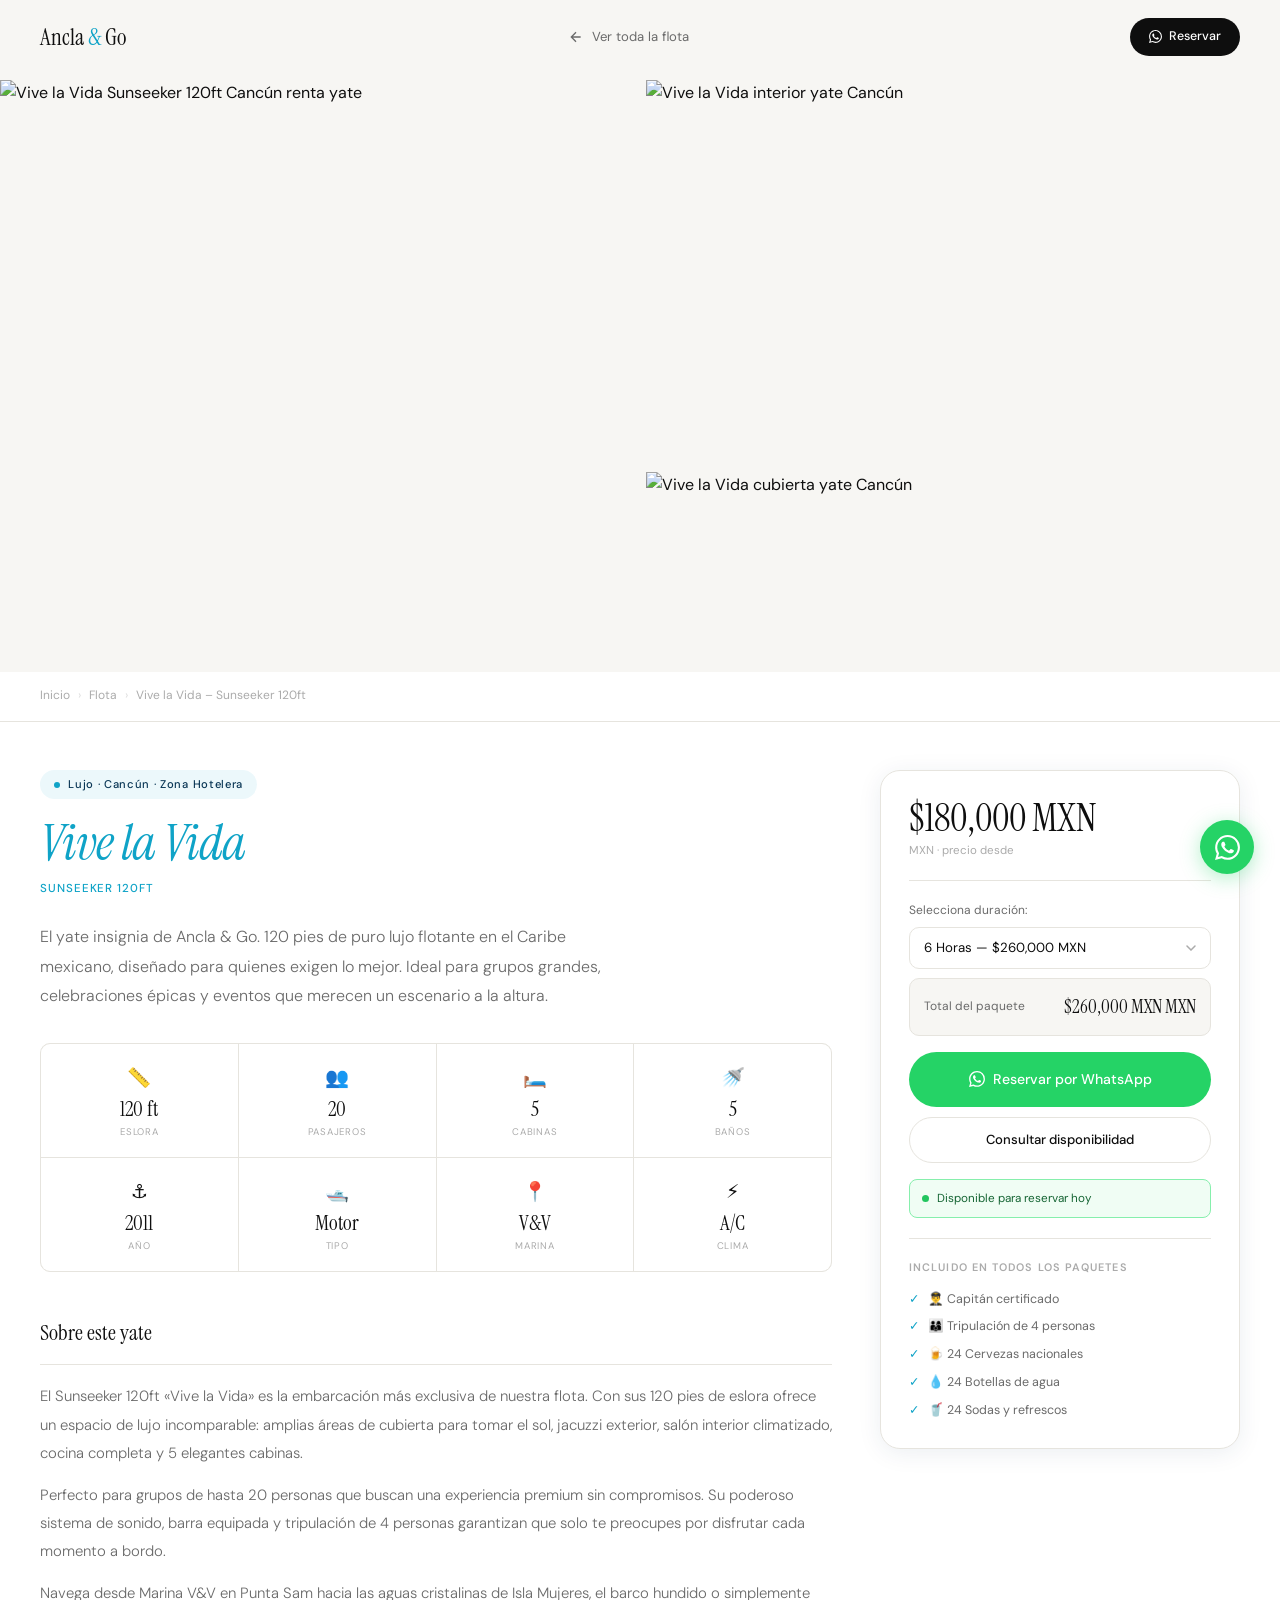
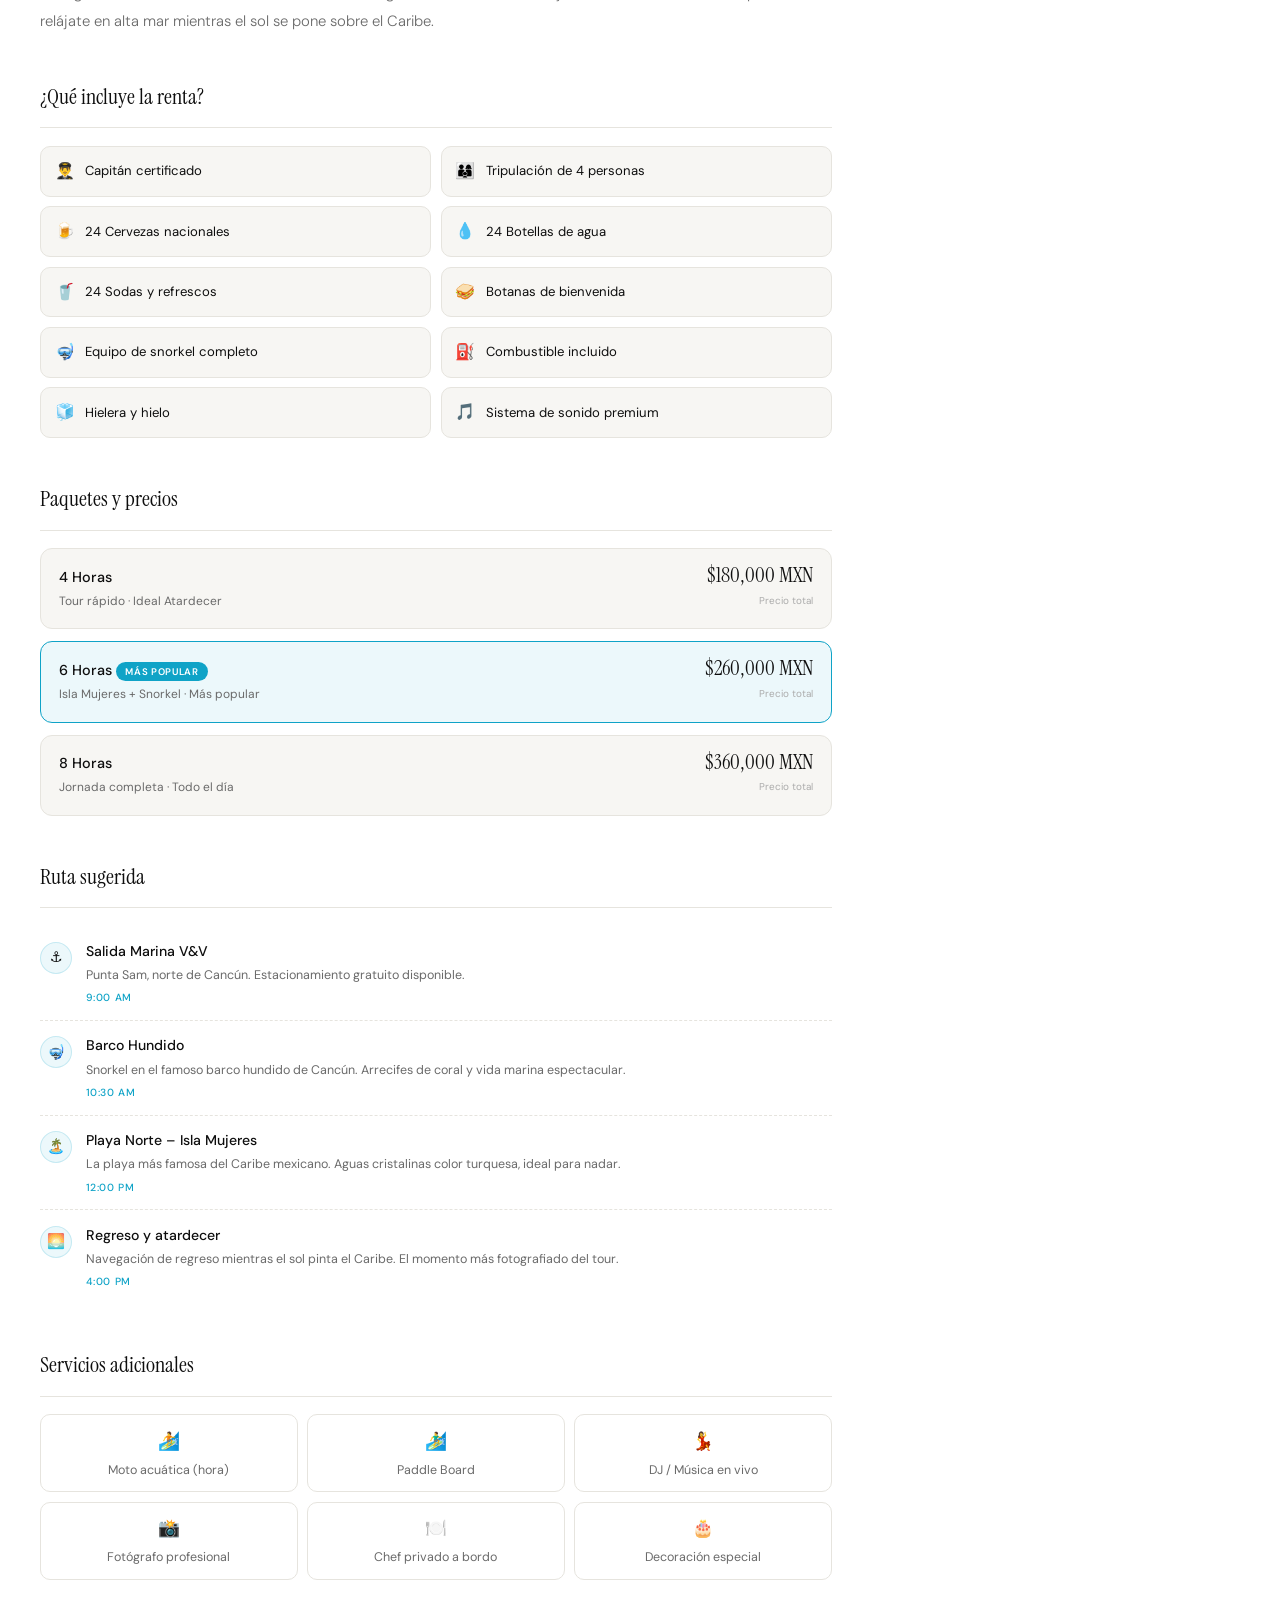
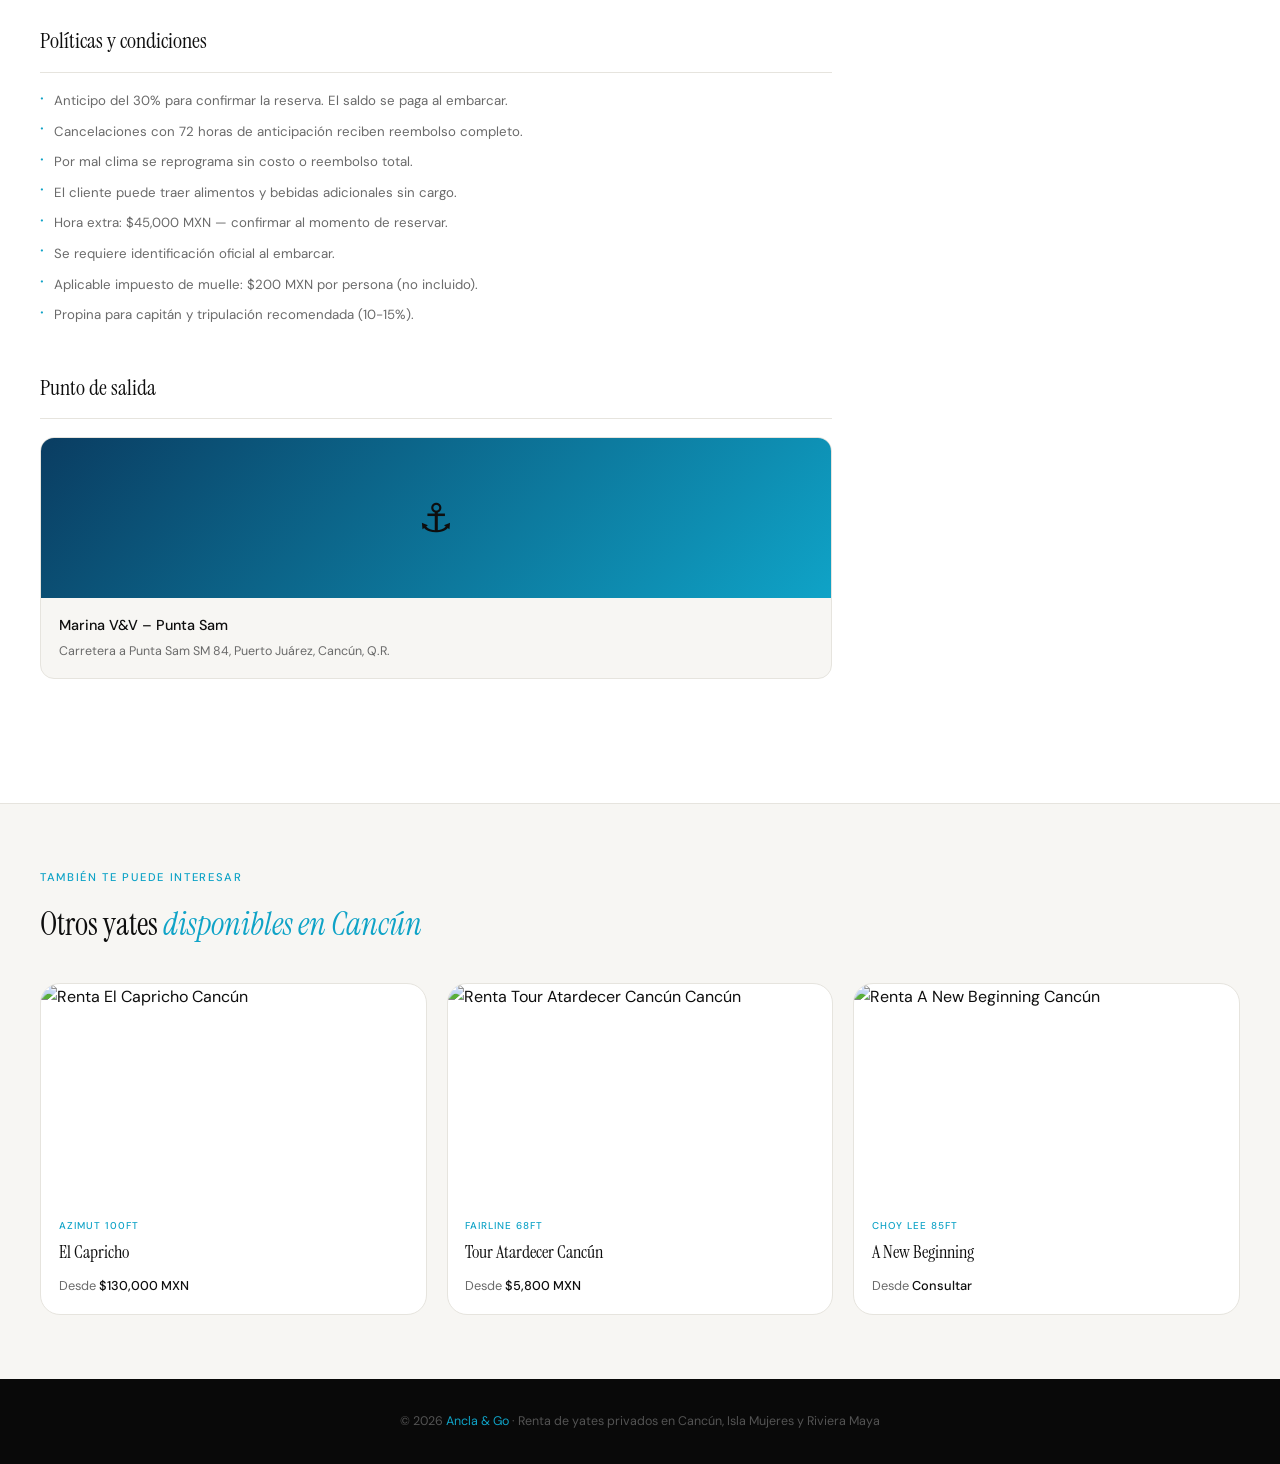
==== detalle.html @ d1b47bc4 "first commit" ====
<!doctype html>
<html lang="es">
  <head>
    <meta charset="UTF-8" />
    <meta name="viewport" content="width=device-width,initial-scale=1.0" />

    <!-- SEO — filled dynamically by JS -->
    <title id="meta-title">Renta de Yate en Cancún | Ancla & Go</title>
    <meta
      name="description"
      id="meta-desc"
      content="Renta de yates privados en Cancún con capitán, bebidas y snorkel incluidos. Reserva por WhatsApp."
    />
    <meta
      name="keywords"
      id="meta-keys"
      content="renta de yates cancun, yate privado cancun, charter yate cancun"
    />
    <link
      rel="canonical"
      id="meta-canonical"
      href="https://anclaandgo.com/yates/"
    />
    <meta
      property="og:title"
      id="og-title"
      content="Ancla & Go | Renta de Yate en Cancún"
    />
    <meta
      property="og:description"
      id="og-desc"
      content="Yate privado con capitán, bebidas y snorkel incluidos."
    />
    <meta property="og:type" content="product" />
    <meta property="og:locale" content="es_MX" />
    <meta property="og:image" id="og-image" content="" />

    <!-- Schema.org filled dynamically -->
    <script id="schema-product" type="application/ld+json">
      {}
    </script>

    <link rel="preconnect" href="https://fonts.googleapis.com" />
    <link rel="preconnect" href="https://fonts.gstatic.com" crossorigin />
    <link
      href="https://fonts.googleapis.com/css2?family=Instrument+Serif:ital@0;1&family=DM+Sans:opsz,wght@9..40,300;9..40,400;9..40,500&display=swap"
      rel="stylesheet"
    />

    <style>
      /* ── RESET & VARS ── */
      *,
      *::before,
      *::after {
        box-sizing: border-box;
        margin: 0;
        padding: 0;
      }
      :root {
        --white: #ffffff;
        --off: #f7f6f3;
        --border: #e6e4de;
        --text: #0e0e0e;
        --muted: #6a6a6a;
        --hint: #ababab;
        --ocean: #093655;
        --aqua: #0fa3c7;
        --aqua-pale: rgba(15, 163, 199, 0.08);
        --aqua-ring: rgba(15, 163, 199, 0.18);
        --sand: #c4922f;
        --sand-pale: #fdf5e4;
        --serif: "Instrument Serif", Georgia, serif;
        --sans: "DM Sans", system-ui, sans-serif;
        --r-card: 20px;
        --r-pill: 100px;
        --r-sm: 10px;
      }
      html {
        scroll-behavior: smooth;
      }
      body {
        background: var(--white);
        color: var(--text);
        font-family: var(--sans);
        font-size: 16px;
        line-height: 1.65;
        overflow-x: hidden;
      }
      ::-webkit-scrollbar {
        width: 3px;
      }
      ::-webkit-scrollbar-thumb {
        background: var(--aqua);
      }
      img {
        display: block;
      }
      a {
        color: inherit;
      }
      button {
        font-family: var(--sans);
      }
      .reveal {
        opacity: 0;
        transform: translateY(16px);
        transition:
          opacity 0.6s,
          transform 0.6s;
      }
      .reveal.vis {
        opacity: 1;
        transform: none;
      }

      /* ── WA FAB ── */
      .wa-fab {
        position: fixed;
        bottom: 1.6rem;
        right: 1.6rem;
        z-index: 300;
        width: 54px;
        height: 54px;
        border-radius: 50%;
        background: #25d366;
        display: flex;
        align-items: center;
        justify-content: center;
        text-decoration: none;
        box-shadow: 0 4px 20px rgba(37, 211, 102, 0.35);
        animation: wapulse 3s ease-in-out infinite;
        transition: transform 0.2s;
      }
      .wa-fab:hover {
        transform: scale(1.08);
      }
      .wa-fab svg {
        width: 25px;
        height: 25px;
        fill: white;
      }
      @keyframes wapulse {
        0%,
        100% {
          box-shadow: 0 4px 20px rgba(37, 211, 102, 0.35);
        }
        50% {
          box-shadow: 0 4px 40px rgba(37, 211, 102, 0.6);
        }
      }

      /* ── NAV ── */
      .nav {
        position: fixed;
        top: 0;
        left: 0;
        right: 0;
        z-index: 200;
        display: flex;
        align-items: center;
        justify-content: space-between;
        padding: 1.1rem 2.5rem;
        transition:
          background 0.35s,
          backdrop-filter 0.35s,
          border-bottom 0.35s;
      }
      .nav.solid {
        background: rgba(255, 255, 255, 0.95);
        backdrop-filter: blur(20px);
        border-bottom: 1px solid var(--border);
      }
      .nav-logo {
        font-family: var(--serif);
        font-size: 1.45rem;
        text-decoration: none;
        color: var(--text);
      }
      .nav-logo span {
        color: var(--aqua);
      }
      .nav-back {
        display: inline-flex;
        align-items: center;
        gap: 0.5rem;
        font-size: 0.82rem;
        color: var(--muted);
        text-decoration: none;
        transition: color 0.2s;
      }
      .nav-back:hover {
        color: var(--text);
      }
      .nav-back svg {
        width: 16px;
        height: 16px;
        stroke: currentColor;
        fill: none;
        stroke-width: 2;
      }
      .nav-cta {
        display: inline-flex;
        align-items: center;
        gap: 0.4rem;
        background: var(--text);
        color: var(--white);
        font-size: 0.78rem;
        font-weight: 500;
        padding: 0.55rem 1.2rem;
        border-radius: var(--r-pill);
        text-decoration: none;
        transition: background 0.2s;
        border: none;
        cursor: pointer;
      }
      .nav-cta:hover {
        background: var(--ocean);
      }

      /* ── HERO GALLERY ── */
      .hero-gallery {
        padding-top: 5rem;
        display: grid;
        grid-template-columns: 1fr 1fr;
        grid-template-rows: 380px 200px;
        gap: 0.75rem;
        background: var(--off);
      }
      .gallery-main {
        grid-row: span 2;
        position: relative;
        overflow: hidden;
        border-radius: 0;
      }
      .gallery-main img {
        width: 100%;
        height: 100%;
        object-fit: cover;
        transition: transform 0.6s;
      }
      .gallery-main:hover img {
        transform: scale(1.03);
      }
      .gallery-thumb {
        position: relative;
        overflow: hidden;
      }
      .gallery-thumb img {
        width: 100%;
        height: 100%;
        object-fit: cover;
        transition: transform 0.5s;
      }
      .gallery-thumb:hover img {
        transform: scale(1.05);
      }
      .gallery-thumb.more {
        cursor: pointer;
        position: relative;
      }
      .gallery-more-overlay {
        position: absolute;
        inset: 0;
        background: rgba(9, 54, 85, 0.55);
        display: flex;
        flex-direction: column;
        align-items: center;
        justify-content: center;
        color: white;
        font-size: 1.8rem;
        font-family: var(--serif);
        gap: 0.25rem;
      }
      .gallery-more-overlay span {
        font-size: 0.75rem;
        font-weight: 400;
        opacity: 0.8;
        font-family: var(--sans);
      }

      /* ── BREADCRUMB ── */
      .breadcrumb {
        padding: 0.9rem 2.5rem;
        font-size: 0.75rem;
        color: var(--hint);
        display: flex;
        align-items: center;
        gap: 0.5rem;
        border-bottom: 1px solid var(--border);
        background: var(--white);
      }
      .breadcrumb a {
        color: var(--hint);
        text-decoration: none;
        transition: color 0.2s;
      }
      .breadcrumb a:hover {
        color: var(--aqua);
      }
      .breadcrumb .sep {
        opacity: 0.4;
      }

      /* ── MAIN LAYOUT ── */
      .detail-layout {
        display: grid;
        grid-template-columns: 1fr 360px;
        gap: 3rem;
        padding: 3rem 2.5rem 5rem;
        align-items: start;
        max-width: 1280px;
        margin: 0 auto;
      }

      /* LEFT COLUMN */
      .detail-main {
      }

      /* eyebrow + title */
      .yacht-eyebrow {
        display: inline-flex;
        align-items: center;
        gap: 0.5rem;
        background: var(--aqua-pale);
        color: var(--ocean);
        font-size: 0.7rem;
        font-weight: 500;
        letter-spacing: 0.06em;
        padding: 0.32rem 0.9rem;
        border-radius: var(--r-pill);
        margin-bottom: 1rem;
      }
      .yacht-eyebrow::before {
        content: "";
        width: 6px;
        height: 6px;
        border-radius: 50%;
        background: var(--aqua);
        flex-shrink: 0;
      }
      .yacht-h1 {
        font-family: var(--serif);
        font-size: clamp(2rem, 4vw, 3.2rem);
        font-weight: 400;
        line-height: 1.1;
        letter-spacing: -0.02em;
        margin-bottom: 0.5rem;
      }
      .yacht-h1 em {
        font-style: italic;
        color: var(--aqua);
      }
      .yacht-model-badge {
        font-size: 0.72rem;
        font-weight: 500;
        letter-spacing: 0.08em;
        text-transform: uppercase;
        color: var(--aqua);
        margin-bottom: 1.5rem;
        display: block;
      }
      .yacht-tagline {
        font-size: 1rem;
        color: var(--muted);
        font-weight: 300;
        line-height: 1.85;
        max-width: 580px;
        margin-bottom: 2rem;
      }

      /* specs grid */
      .specs-grid {
        display: grid;
        grid-template-columns: repeat(4, 1fr);
        gap: 1px;
        background: var(--border);
        border: 1px solid var(--border);
        border-radius: var(--r-sm);
        overflow: hidden;
        margin-bottom: 2.5rem;
      }
      .spec-box {
        background: var(--white);
        padding: 1.1rem 0.75rem;
        text-align: center;
      }
      .spec-icon {
        font-size: 1.2rem;
        margin-bottom: 0.35rem;
        display: block;
      }
      .spec-val {
        font-family: var(--serif);
        font-size: 1.3rem;
        font-weight: 400;
        display: block;
        line-height: 1;
      }
      .spec-lbl {
        font-size: 0.6rem;
        color: var(--hint);
        text-transform: uppercase;
        letter-spacing: 0.08em;
        margin-top: 4px;
        display: block;
      }

      /* section headings */
      .detail-section {
        margin-bottom: 2.75rem;
      }
      .detail-section-title {
        font-family: var(--serif);
        font-size: 1.35rem;
        font-weight: 400;
        margin-bottom: 1.1rem;
        padding-bottom: 0.75rem;
        border-bottom: 1px solid var(--border);
      }

      /* description */
      .yacht-desc {
        font-size: 0.93rem;
        color: var(--muted);
        line-height: 1.9;
        font-weight: 300;
      }
      .yacht-desc p + p {
        margin-top: 0.85rem;
      }

      /* includes */
      .includes-grid {
        display: grid;
        grid-template-columns: repeat(2, 1fr);
        gap: 0.6rem;
      }
      .inc-item {
        display: flex;
        align-items: center;
        gap: 0.65rem;
        padding: 0.7rem 0.85rem;
        background: var(--off);
        border: 1px solid var(--border);
        border-radius: 10px;
        font-size: 0.82rem;
      }
      .inc-item .ico {
        font-size: 1rem;
        flex-shrink: 0;
      }

      /* extras / add-ons */
      .extras-grid {
        display: grid;
        grid-template-columns: repeat(3, 1fr);
        gap: 0.6rem;
      }
      .extra-item {
        padding: 0.7rem 0.85rem;
        text-align: center;
        border: 1px solid var(--border);
        border-radius: 10px;
        font-size: 0.78rem;
        color: var(--muted);
      }
      .extra-item .eco {
        font-size: 1.1rem;
        display: block;
        margin-bottom: 0.25rem;
      }

      /* packages / pricing */
      .packages-list {
        display: flex;
        flex-direction: column;
        gap: 0.75rem;
      }
      .package-row {
        display: flex;
        align-items: center;
        justify-content: space-between;
        padding: 1rem 1.1rem;
        background: var(--off);
        border: 1px solid var(--border);
        border-radius: 12px;
        gap: 1rem;
        flex-wrap: wrap;
      }
      .package-row.featured {
        border-color: var(--aqua);
        background: var(--aqua-pale);
      }
      .pkg-name {
        font-size: 0.9rem;
        font-weight: 500;
        color: var(--text);
      }
      .pkg-detail {
        font-size: 0.75rem;
        color: var(--muted);
        margin-top: 2px;
      }
      .pkg-badge {
        font-size: 0.6rem;
        font-weight: 600;
        letter-spacing: 0.07em;
        text-transform: uppercase;
        background: var(--aqua);
        color: white;
        padding: 0.2rem 0.6rem;
        border-radius: var(--r-pill);
        white-space: nowrap;
      }
      .pkg-price {
        text-align: right;
        flex-shrink: 0;
      }
      .pkg-price-val {
        font-family: var(--serif);
        font-size: 1.3rem;
        font-weight: 400;
        display: block;
        line-height: 1;
      }
      .pkg-price-note {
        font-size: 0.62rem;
        color: var(--hint);
        margin-top: 2px;
      }

      /* route */
      .route-stops {
        display: flex;
        flex-direction: column;
        gap: 0;
      }
      .route-stop {
        display: flex;
        align-items: flex-start;
        gap: 0.85rem;
        padding: 0.85rem 0;
      }
      .route-stop:not(:last-child) {
        border-bottom: 1px dashed var(--border);
      }
      .stop-dot {
        width: 32px;
        height: 32px;
        border-radius: 50%;
        background: var(--aqua-pale);
        border: 1px solid var(--aqua-ring);
        display: flex;
        align-items: center;
        justify-content: center;
        font-size: 0.9rem;
        flex-shrink: 0;
        margin-top: 2px;
      }
      .stop-info h4 {
        font-size: 0.88rem;
        font-weight: 500;
        margin-bottom: 2px;
      }
      .stop-info p {
        font-size: 0.78rem;
        color: var(--muted);
        line-height: 1.7;
      }
      .stop-time {
        font-size: 0.65rem;
        color: var(--aqua);
        font-weight: 500;
        letter-spacing: 0.06em;
        text-transform: uppercase;
        margin-top: 3px;
        display: block;
      }

      /* policies */
      .policy-list {
        display: flex;
        flex-direction: column;
        gap: 0.5rem;
      }
      .policy-item {
        display: flex;
        align-items: flex-start;
        gap: 0.65rem;
        font-size: 0.83rem;
        color: var(--muted);
        line-height: 1.7;
      }
      .policy-item::before {
        content: "·";
        color: var(--aqua);
        font-size: 1.2rem;
        line-height: 1;
        flex-shrink: 0;
        margin-top: -0.1rem;
      }

      /* marina map card */
      .marina-card {
        background: var(--off);
        border: 1px solid var(--border);
        border-radius: 14px;
        overflow: hidden;
      }
      .marina-map-placeholder {
        height: 160px;
        background: linear-gradient(135deg, #0a3d62 0%, #0fa3c7 100%);
        display: flex;
        align-items: center;
        justify-content: center;
        font-size: 2.5rem;
      }
      .marina-info {
        padding: 1rem 1.1rem;
      }
      .marina-name {
        font-weight: 500;
        font-size: 0.9rem;
        margin-bottom: 0.25rem;
      }
      .marina-addr {
        font-size: 0.78rem;
        color: var(--muted);
        line-height: 1.6;
      }

      /* ── RIGHT STICKY SIDEBAR ── */
      .detail-sidebar {
      }
      .booking-card {
        background: var(--white);
        border: 1px solid var(--border);
        border-radius: var(--r-card);
        box-shadow: 0 4px 24px rgba(9, 54, 85, 0.08);
        padding: 1.75rem;
        position: sticky;
        top: 6rem;
      }
      .booking-price-main {
        font-family: var(--serif);
        font-size: clamp(1.8rem, 3vw, 2.4rem);
        font-weight: 400;
        line-height: 1;
        margin-bottom: 0.25rem;
      }
      .booking-price-note {
        font-size: 0.72rem;
        color: var(--hint);
        margin-bottom: 1.25rem;
        display: block;
      }
      .booking-divider {
        height: 1px;
        background: var(--border);
        margin: 1.25rem 0;
      }

      .booking-select {
        width: 100%;
        border: 1px solid var(--border);
        border-radius: 10px;
        padding: 0.7rem 0.9rem;
        font-family: var(--sans);
        font-size: 0.83rem;
        color: var(--text);
        background: var(--white);
        appearance: none;
        cursor: pointer;
        margin-bottom: 0.6rem;
        background-image: url("data:image/svg+xml,%3Csvg width='10' height='6' viewBox='0 0 10 6' fill='none' xmlns='http://www.w3.org/2000/svg'%3E%3Cpath d='M1 1l4 4 4-4' stroke='%23ababab' stroke-width='1.5' stroke-linecap='round'/%3E%3C/svg%3E");
        background-repeat: no-repeat;
        background-position: right 0.85rem center;
        padding-right: 2rem;
      }
      .booking-select:focus {
        outline: 2px solid var(--aqua);
        outline-offset: 1px;
      }
      .booking-selected-price {
        background: var(--off);
        border: 1px solid var(--border);
        border-radius: 10px;
        padding: 0.75rem 0.9rem;
        margin-bottom: 1rem;
        display: flex;
        justify-content: space-between;
        align-items: center;
      }
      .bsp-label {
        font-size: 0.75rem;
        color: var(--muted);
      }
      .bsp-val {
        font-family: var(--serif);
        font-size: 1.2rem;
        font-weight: 400;
      }

      .btn-wa-book {
        display: flex;
        align-items: center;
        justify-content: center;
        gap: 0.5rem;
        width: 100%;
        background: #25d366;
        color: white;
        font-size: 0.88rem;
        font-weight: 500;
        padding: 1rem;
        border-radius: var(--r-pill);
        text-decoration: none;
        border: none;
        cursor: pointer;
        transition:
          background 0.2s,
          transform 0.15s;
        margin-bottom: 0.6rem;
      }
      .btn-wa-book:hover {
        background: #1fba5a;
        transform: translateY(-1px);
      }
      .btn-wa-book svg {
        width: 16px;
        height: 16px;
        fill: white;
        flex-shrink: 0;
      }
      .btn-consult {
        display: flex;
        align-items: center;
        justify-content: center;
        gap: 0.5rem;
        width: 100%;
        background: transparent;
        color: var(--text);
        font-size: 0.82rem;
        font-weight: 500;
        padding: 0.85rem;
        border-radius: var(--r-pill);
        border: 1px solid var(--border);
        cursor: pointer;
        transition:
          border-color 0.2s,
          background 0.2s;
      }
      .btn-consult:hover {
        border-color: var(--text);
        background: var(--off);
      }

      .booking-includes {
        margin-top: 1.25rem;
      }
      .bi-title {
        font-size: 0.68rem;
        font-weight: 600;
        letter-spacing: 0.1em;
        text-transform: uppercase;
        color: var(--hint);
        margin-bottom: 0.75rem;
      }
      .bi-list {
        display: flex;
        flex-direction: column;
        gap: 0.45rem;
      }
      .bi-item {
        display: flex;
        align-items: center;
        gap: 0.55rem;
        font-size: 0.78rem;
        color: var(--muted);
      }
      .bi-item::before {
        content: "✓";
        color: var(--aqua);
        font-weight: 600;
        flex-shrink: 0;
      }

      .availability-badge {
        display: flex;
        align-items: center;
        gap: 0.5rem;
        background: #f0fdf4;
        border: 1px solid #86efac;
        border-radius: 8px;
        padding: 0.55rem 0.75rem;
        margin-top: 1rem;
        font-size: 0.73rem;
        color: #166534;
      }
      .avail-dot {
        width: 7px;
        height: 7px;
        border-radius: 50%;
        background: #22c55e;
        flex-shrink: 0;
        animation: avpulse 2s infinite;
      }
      @keyframes avpulse {
        0%,
        100% {
          opacity: 1;
        }
        50% {
          opacity: 0.4;
        }
      }

      /* ── SIMILAR YACHTS ── */
      .similar-section {
        padding: 4rem 2.5rem;
        background: var(--off);
        border-top: 1px solid var(--border);
      }
      .similar-grid {
        display: grid;
        grid-template-columns: repeat(3, 1fr);
        gap: 1.25rem;
        margin-top: 2rem;
      }
      .sim-card {
        background: var(--white);
        border: 1px solid var(--border);
        border-radius: var(--r-card);
        overflow: hidden;
        text-decoration: none;
        color: var(--text);
        transition:
          transform 0.25s,
          box-shadow 0.25s;
        display: block;
      }
      .sim-card:hover {
        transform: translateY(-4px);
        box-shadow: 0 16px 40px rgba(9, 54, 85, 0.1);
      }
      .sim-img {
        aspect-ratio: 16/9;
        overflow: hidden;
      }
      .sim-img img {
        width: 100%;
        height: 100%;
        object-fit: cover;
        transition: transform 0.5s;
      }
      .sim-card:hover .sim-img img {
        transform: scale(1.06);
      }
      .sim-body {
        padding: 1.1rem;
      }
      .sim-model {
        font-size: 0.62rem;
        font-weight: 500;
        letter-spacing: 0.1em;
        text-transform: uppercase;
        color: var(--aqua);
        margin-bottom: 0.25rem;
      }
      .sim-name {
        font-family: var(--serif);
        font-size: 1.1rem;
        font-weight: 400;
        margin-bottom: 0.5rem;
      }
      .sim-price {
        font-size: 0.8rem;
        color: var(--muted);
      }
      .sim-price strong {
        color: var(--text);
        font-weight: 500;
      }

      /* ── FOOTER ── */
      .page-footer {
        background: #090909;
        padding: 2rem 2.5rem;
        text-align: center;
      }
      .page-footer p {
        font-size: 0.78rem;
        color: rgba(255, 255, 255, 0.3);
      }
      .page-footer a {
        color: var(--aqua);
        text-decoration: none;
      }
      .page-footer a:hover {
        text-decoration: underline;
      }

      /* ── BTNS ── */
      .btn-primary {
        display: inline-flex;
        align-items: center;
        gap: 0.5rem;
        background: var(--aqua);
        color: var(--white);
        font-size: 0.82rem;
        font-weight: 500;
        padding: 0.8rem 1.8rem;
        border-radius: var(--r-pill);
        text-decoration: none;
        border: none;
        cursor: pointer;
        transition:
          background 0.2s,
          transform 0.15s;
      }
      .btn-primary:hover {
        background: #0d92b3;
        transform: translateY(-1px);
      }

      /* ── RESPONSIVE ── */
      @media (max-width: 900px) {
        .hero-gallery {
          grid-template-columns: 1fr;
          grid-template-rows: 280px 160px 160px;
        }
        .gallery-main {
          grid-row: span 1;
        }
        .detail-layout {
          grid-template-columns: 1fr;
          gap: 2rem;
          padding: 2rem 1.5rem 4rem;
        }
        .specs-grid {
          grid-template-columns: repeat(2, 1fr);
        }
        .includes-grid {
          grid-template-columns: 1fr;
        }
        .extras-grid {
          grid-template-columns: repeat(2, 1fr);
        }
        .similar-grid {
          grid-template-columns: 1fr 1fr;
        }
        .nav {
          padding: 1rem 1.5rem;
        }
        .booking-card {
          position: static;
        }
        .breadcrumb {
          padding: 0.75rem 1.5rem;
        }
        .similar-section {
          padding: 3rem 1.5rem;
        }
      }
      @media (max-width: 520px) {
        .hero-gallery {
          grid-template-rows: 220px 140px 140px;
        }
        .similar-grid {
          grid-template-columns: 1fr;
        }
        .packages-list .package-row {
          flex-direction: column;
          align-items: flex-start;
        }
        .pkg-price {
          text-align: left;
        }
      }
    </style>
  </head>
  <body>
    <!-- WA FAB -->
    <a
      class="wa-fab"
      id="waFab"
      href="#"
      target="_blank"
      rel="noopener"
      aria-label="Reservar por WhatsApp"
    >
      <svg viewBox="0 0 24 24">
        <path
          d="M17.472 14.382c-.297-.149-1.758-.867-2.03-.967-.273-.099-.471-.148-.67.15-.197.297-.767.966-.94 1.164-.173.199-.347.223-.644.075-.297-.15-1.255-.463-2.39-1.475-.883-.788-1.48-1.761-1.653-2.059-.173-.297-.018-.458.13-.606.134-.133.298-.347.446-.52.149-.174.198-.298.298-.497.099-.198.05-.371-.025-.52-.075-.149-.669-1.612-.916-2.207-.242-.579-.487-.5-.669-.51-.173-.008-.371-.01-.57-.01-.198 0-.52.074-.792.372-.272.297-1.04 1.016-1.04 2.479 0 1.462 1.065 2.875 1.213 3.074.149.198 2.096 3.2 5.077 4.487.709.306 1.262.489 1.694.625.712.227 1.36.195 1.871.118.571-.085 1.758-.719 2.006-1.413.248-.694.248-1.289.173-1.413-.074-.124-.272-.198-.57-.347m-5.421 7.403h-.004a9.87 9.87 0 01-5.031-1.378l-.361-.214-3.741.982.998-3.648-.235-.374a9.86 9.86 0 01-1.51-5.26c.001-5.45 4.436-9.884 9.888-9.884 2.64 0 5.122 1.03 6.988 2.898a9.825 9.825 0 012.893 6.994c-.003 5.45-4.437 9.884-9.885 9.884m8.413-18.297A11.815 11.815 0 0012.05 0C5.495 0 .16 5.335.157 11.892c0 2.096.547 4.142 1.588 5.945L.057 24l6.305-1.654a11.882 11.882 0 005.683 1.448h.005c6.554 0 11.89-5.335 11.893-11.893a11.821 11.821 0 00-3.48-8.413Z"
        />
      </svg>
    </a>

    <!-- NAV -->
    <nav class="nav" id="mainNav">
      <a href="index.html" class="nav-logo">Ancla <span>&</span> Go</a>
      <a href="index.html#flota" class="nav-back">
        <svg viewBox="0 0 24 24"><path d="M19 12H5M12 19l-7-7 7-7" /></svg>
        Ver toda la flota
      </a>
      <a class="nav-cta" id="navCta" href="#" target="_blank" rel="noopener">
        <svg width="13" height="13" fill="white" viewBox="0 0 24 24">
          <path
            d="M17.472 14.382c-.297-.149-1.758-.867-2.03-.967-.273-.099-.471-.148-.67.15-.197.297-.767.966-.94 1.164-.173.199-.347.223-.644.075-.297-.15-1.255-.463-2.39-1.475-.883-.788-1.48-1.761-1.653-2.059-.173-.297-.018-.458.13-.606.134-.133.298-.347.446-.52.149-.174.198-.298.298-.497.099-.198.05-.371-.025-.52-.075-.149-.669-1.612-.916-2.207-.242-.579-.487-.5-.669-.51-.173-.008-.371-.01-.57-.01-.198 0-.52.074-.792.372-.272.297-1.04 1.016-1.04 2.479 0 1.462 1.065 2.875 1.213 3.074.149.198 2.096 3.2 5.077 4.487.709.306 1.262.489 1.694.625.712.227 1.36.195 1.871.118.571-.085 1.758-.719 2.006-1.413.248-.694.248-1.289.173-1.413-.074-.124-.272-.198-.57-.347m-5.421 7.403h-.004a9.87 9.87 0 01-5.031-1.378l-.361-.214-3.741.982.998-3.648-.235-.374a9.86 9.86 0 01-1.51-5.26c.001-5.45 4.436-9.884 9.888-9.884 2.64 0 5.122 1.03 6.988 2.898a9.825 9.825 0 012.893 6.994c-.003 5.45-4.437 9.884-9.885 9.884m8.413-18.297A11.815 11.815 0 0012.05 0C5.495 0 .16 5.335.157 11.892c0 2.096.547 4.142 1.588 5.945L.057 24l6.305-1.654a11.882 11.882 0 005.683 1.448h.005c6.554 0 11.89-5.335 11.893-11.893a11.821 11.821 0 00-3.48-8.413Z"
          />
        </svg>
        Reservar
      </a>
    </nav>

    <!-- GALLERY (filled by JS) -->
    <div class="hero-gallery" id="heroGallery"></div>

    <!-- BREADCRUMB -->
    <nav class="breadcrumb" aria-label="Breadcrumb" id="breadcrumb"></nav>

    <!-- DETAIL LAYOUT -->
    <div class="detail-layout">
      <!-- LEFT -->
      <div class="detail-main">
        <div class="reveal">
          <div class="yacht-eyebrow" id="yachtEyebrow">
            Cancún · Zona Hotelera
          </div>
          <h1 class="yacht-h1" id="yachtH1">Cargando...</h1>
          <span class="yacht-model-badge" id="yachtModel"></span>
          <p class="yacht-tagline" id="yachtTagline"></p>
        </div>

        <!-- SPECS -->
        <div class="detail-section reveal">
          <div class="specs-grid" id="specsGrid"></div>
        </div>

        <!-- DESCRIPTION -->
        <div class="detail-section reveal">
          <h2 class="detail-section-title">Sobre este yate</h2>
          <div class="yacht-desc" id="yachtDesc"></div>
        </div>

        <!-- INCLUDES -->
        <div class="detail-section reveal">
          <h2 class="detail-section-title">¿Qué incluye la renta?</h2>
          <div class="includes-grid" id="includesGrid"></div>
        </div>

        <!-- PACKAGES -->
        <div class="detail-section reveal">
          <h2 class="detail-section-title">Paquetes y precios</h2>
          <div class="packages-list" id="packagesList"></div>
        </div>

        <!-- ROUTE -->
        <div class="detail-section reveal">
          <h2 class="detail-section-title">Ruta sugerida</h2>
          <div class="route-stops" id="routeStops"></div>
        </div>

        <!-- EXTRAS -->
        <div class="detail-section reveal">
          <h2 class="detail-section-title">Servicios adicionales</h2>
          <div class="extras-grid" id="extrasGrid"></div>
        </div>

        <!-- POLICIES -->
        <div class="detail-section reveal">
          <h2 class="detail-section-title">Políticas y condiciones</h2>
          <div class="policy-list" id="policyList"></div>
        </div>

        <!-- MARINA -->
        <div class="detail-section reveal">
          <h2 class="detail-section-title">Punto de salida</h2>
          <div class="marina-card">
            <div class="marina-map-placeholder">⚓</div>
            <div class="marina-info">
              <div class="marina-name" id="marinaName">Marina Kaybal</div>
              <div class="marina-addr" id="marinaAddr">
                Blvd Kukulcán km 3.5, Zona Hotelera, Cancún, Q.R.
              </div>
            </div>
          </div>
        </div>
      </div>
      <!-- /detail-main -->

      <!-- RIGHT SIDEBAR -->
      <div class="detail-sidebar">
        <div class="booking-card reveal">
          <div class="booking-price-main" id="sidebarPrice">$0</div>
          <span class="booking-price-note" id="sidebarPriceNote"
            >MXN · precio desde</span
          >

          <div class="booking-divider"></div>

          <label
            for="pkgSelect"
            style="
              font-size: 0.75rem;
              color: var(--muted);
              display: block;
              margin-bottom: 0.4rem;
            "
            >Selecciona duración:</label
          >
          <select class="booking-select" id="pkgSelect"></select>

          <div class="booking-selected-price">
            <span class="bsp-label">Total del paquete</span>
            <span class="bsp-val" id="bspVal">$0 MXN</span>
          </div>

          <a
            class="btn-wa-book"
            id="btnWaBook"
            href="#"
            target="_blank"
            rel="noopener"
          >
            <svg viewBox="0 0 24 24">
              <path
                d="M17.472 14.382c-.297-.149-1.758-.867-2.03-.967-.273-.099-.471-.148-.67.15-.197.297-.767.966-.94 1.164-.173.199-.347.223-.644.075-.297-.15-1.255-.463-2.39-1.475-.883-.788-1.48-1.761-1.653-2.059-.173-.297-.018-.458.13-.606.134-.133.298-.347.446-.52.149-.174.198-.298.298-.497.099-.198.05-.371-.025-.52-.075-.149-.669-1.612-.916-2.207-.242-.579-.487-.5-.669-.51-.173-.008-.371-.01-.57-.01-.198 0-.52.074-.792.372-.272.297-1.04 1.016-1.04 2.479 0 1.462 1.065 2.875 1.213 3.074.149.198 2.096 3.2 5.077 4.487.709.306 1.262.489 1.694.625.712.227 1.36.195 1.871.118.571-.085 1.758-.719 2.006-1.413.248-.694.248-1.289.173-1.413-.074-.124-.272-.198-.57-.347m-5.421 7.403h-.004a9.87 9.87 0 01-5.031-1.378l-.361-.214-3.741.982.998-3.648-.235-.374a9.86 9.86 0 01-1.51-5.26c.001-5.45 4.436-9.884 9.888-9.884 2.64 0 5.122 1.03 6.988 2.898a9.825 9.825 0 012.893 6.994c-.003 5.45-4.437 9.884-9.885 9.884m8.413-18.297A11.815 11.815 0 0012.05 0C5.495 0 .16 5.335.157 11.892c0 2.096.547 4.142 1.588 5.945L.057 24l6.305-1.654a11.882 11.882 0 005.683 1.448h.005c6.554 0 11.89-5.335 11.893-11.893a11.821 11.821 0 00-3.48-8.413Z"
              />
            </svg>
            Reservar por WhatsApp
          </a>
          <button class="btn-consult" id="btnConsult">
            Consultar disponibilidad
          </button>

          <div class="availability-badge">
            <div class="avail-dot"></div>
            <span>Disponible para reservar hoy</span>
          </div>

          <div class="booking-divider"></div>

          <div class="booking-includes">
            <div class="bi-title">Incluido en todos los paquetes</div>
            <div class="bi-list" id="sidebarIncludes"></div>
          </div>
        </div>
      </div>
    </div>
    <!-- /detail-layout -->

    <!-- SIMILAR YACHTS -->
    <div class="similar-section">
      <div
        class="sec-eye"
        style="
          font-size: 0.7rem;
          font-weight: 500;
          letter-spacing: 0.15em;
          text-transform: uppercase;
          color: var(--aqua);
          margin-bottom: 0.75rem;
        "
      >
        También te puede interesar
      </div>
      <h2
        style="
          font-family: var(--serif);
          font-size: clamp(1.4rem, 2.5vw, 2rem);
          font-weight: 400;
          margin-bottom: 0;
        "
      >
        Otros yates
        <em style="font-style: italic; color: var(--aqua)"
          >disponibles en Cancún</em
        >
      </h2>
      <div class="similar-grid" id="similarGrid"></div>
    </div>

    <!-- FOOTER -->
    <footer class="page-footer">
      <p>
        © 2026 <a href="index.html">Ancla & Go</a> · Renta de yates privados en
        Cancún, Isla Mujeres y Riviera Maya
      </p>
    </footer>

    <script src="fleet-loader.js"></script>
    <script>
      const WA = "529981234567";
      const waLink = (msg) =>
        `https://wa.me/${WA}?text=${encodeURIComponent(msg)}`;

      function fillSEO(y) {
        document.getElementById("meta-title").textContent = y.seo.title;
        document
          .getElementById("meta-desc")
          .setAttribute("content", y.seo.desc);
        document
          .getElementById("meta-keys")
          .setAttribute("content", y.seo.keys);
        document
          .getElementById("meta-canonical")
          .setAttribute("href", `https://anclaandgo.com/yates/${y.slug}/`);
        document
          .getElementById("og-title")
          .setAttribute("content", y.seo.title);
        document.getElementById("og-desc").setAttribute("content", y.seo.desc);
        document
          .getElementById("og-image")
          .setAttribute("content", y.images[0]);
        document.title = y.seo.title;

        // Schema.org Product
        const schema = {
          "@context": "https://schema.org",
          "@type": "Product",
          name: `Renta Yate ${y.name} ${y.model} – Cancún`,
          description: y.seo.desc,
          image: y.images,
          brand: { "@type": "Brand", name: "Ancla & Go" },
          offers: y.packages.map((p) => ({
            "@type": "Offer",
            name: p.name,
            priceCurrency: "MXN",
            price: p.price.replace(/[^0-9]/g, "") || "0",
            availability: "https://schema.org/InStock",
            url: `https://anclaandgo.com/yates/${y.slug}/`,
          })),
        };
        document.getElementById("schema-product").textContent =
          JSON.stringify(schema);
      }

      function fillGallery(y) {
        const g = document.getElementById("heroGallery");
        const imgs = y.images;
        let html = `<div class="gallery-main"><img src="${imgs[0]}" alt="${y.name} ${y.model} Cancún renta yate" loading="eager"/></div>`;
        if (imgs[1])
          html += `<div class="gallery-thumb"><img src="${imgs[1]}" alt="${y.name} interior yate Cancún" loading="lazy"/></div>`;
        if (imgs[2])
          html += `<div class="gallery-thumb"><img src="${imgs[2]}" alt="${y.name} cubierta yate Cancún" loading="lazy"/></div>`;
        g.innerHTML = html;
      }

      function fillBreadcrumb(y) {
        document.getElementById("breadcrumb").innerHTML = `
    <a href="index.html">Inicio</a><span class="sep">›</span>
    <a href="index.html#flota">Flota</a><span class="sep">›</span>
    <span>${y.name} – ${y.model}</span>`;
      }

      function fillMain(y) {
        document.getElementById("yachtEyebrow").textContent = y.eyebrow;
        document.getElementById("yachtH1").innerHTML = `<em>${y.name}</em>`;
        document.getElementById("yachtModel").textContent = y.model;
        document.getElementById("yachtTagline").textContent = y.tagline;

        // specs
        document.getElementById("specsGrid").innerHTML = y.specs
          .map(
            (s) => `
    <div class="spec-box">
      <span class="spec-icon">${s.icon}</span>
      <span class="spec-val">${s.val}</span>
      <span class="spec-lbl">${s.lbl}</span>
    </div>`,
          )
          .join("");

        // description
        document.getElementById("yachtDesc").innerHTML = y.description
          .map((p) => `<p>${p}</p>`)
          .join("");

        // includes
        document.getElementById("includesGrid").innerHTML = y.includes
          .map(
            (i) => `
    <div class="inc-item"><span class="ico">${i.ico}</span>${i.txt}</div>`,
          )
          .join("");

        // packages
        document.getElementById("packagesList").innerHTML = y.packages
          .map(
            (p) => `
    <div class="package-row${p.featured ? " featured" : ""}">
      <div>
        <div class="pkg-name">${p.name} ${p.featured ? '<span class="pkg-badge">Más popular</span>' : ""}</div>
        <div class="pkg-detail">${p.detail}</div>
      </div>
      <div class="pkg-price">
        <span class="pkg-price-val">${p.price}</span>
        <span class="pkg-price-note">Precio total</span>
      </div>
    </div>`,
          )
          .join("");

        // route
        document.getElementById("routeStops").innerHTML = y.route
          .map(
            (r) => `
    <div class="route-stop">
      <div class="stop-dot">${r.ico}</div>
      <div class="stop-info">
        <h4>${r.name}</h4>
        <p>${r.desc}</p>
        <span class="stop-time">${r.time}</span>
      </div>
    </div>`,
          )
          .join("");

        // extras
        document.getElementById("extrasGrid").innerHTML = y.extras
          .map(
            (e) => `
    <div class="extra-item"><span class="eco">${e.ico}</span>${e.txt}</div>`,
          )
          .join("");

        // policies
        document.getElementById("policyList").innerHTML = y.policies
          .map(
            (p) => `
    <div class="policy-item">${p}</div>`,
          )
          .join("");

        // marina
        document.getElementById("marinaName").textContent = y.marina.name;
        document.getElementById("marinaAddr").textContent = y.marina.addr;
      }

      function fillSidebar(y) {
        // price
        const firstPkg = y.packages[0];
        document.getElementById("sidebarPrice").textContent = firstPkg.price;
        document.getElementById("sidebarPriceNote").textContent =
          "MXN · precio desde";

        // select
        const sel = document.getElementById("pkgSelect");
        sel.innerHTML = y.packages
          .map((p, i) => `<option value="${i}">${p.name} — ${p.price}</option>`)
          .join("");
        sel.selectedIndex = y.packages.findIndex((p) => p.featured) || 0;

        function updateSidebar() {
          const pkg = y.packages[sel.value];
          document.getElementById("bspVal").textContent = `${pkg.price} MXN`;
          const waHref = `https://wa.me/${WA}?text=${encodeURIComponent(pkg.waMsg)}`;
          document.getElementById("btnWaBook").href = waHref;
          document.getElementById("btnConsult").onclick = () =>
            window.open(waHref, "_blank");
          document.getElementById("waFab").href = waHref;
          document.getElementById("navCta").href = waHref;
        }
        sel.addEventListener("change", updateSidebar);
        updateSidebar();

        // includes in sidebar (first 5)
        document.getElementById("sidebarIncludes").innerHTML = y.includes
          .slice(0, 5)
          .map(
            (i) => `
    <div class="bi-item">${i.ico} ${i.txt}</div>`,
          )
          .join("");
      }

      function fillSimilar(currentId, fleet) {
        const others = fleet.filter((y) => y.id !== currentId).slice(0, 3);
        document.getElementById("similarGrid").innerHTML = others
          .map(
            (y) => `
    <a class="sim-card" href="detalle.html?id=${y.id}">
      <div class="sim-img"><img src="${y.images[0]}" alt="Renta ${y.name} Cancún" loading="lazy"/></div>
      <div class="sim-body">
        <div class="sim-model">${y.model}</div>
        <div class="sim-name">${y.name}</div>
        <div class="sim-price">Desde <strong>${y.packages[0].price}</strong></div>
      </div>
    </a>`,
          )
          .join("");
      }

      function initReveal() {
        const obs = new IntersectionObserver(
          (entries) => {
            entries.forEach((e, i) => {
              if (e.isIntersecting) {
                setTimeout(() => e.target.classList.add("vis"), i * 60);
                obs.unobserve(e.target);
              }
            });
          },
          { threshold: 0.08 },
        );
        document.querySelectorAll(".reveal").forEach((el) => obs.observe(el));
      }

      // Nav scroll
      window.addEventListener(
        "scroll",
        () => {
          document
            .getElementById("mainNav")
            .classList.toggle("solid", window.scrollY > 50);
        },
        { passive: true },
      );

      // Boot
      document.addEventListener("DOMContentLoaded", async () => {
        try {
          const fleet = await loadFleet();
          const id =
            new URLSearchParams(window.location.search).get("id") ||
            fleet[0].id;
          const yacht = getYachtById(id, fleet) || fleet[0];
          if (!yacht) {
            window.location.href = "index.html";
            return;
          }
          fillSEO(yacht);
          fillGallery(yacht);
          fillBreadcrumb(yacht);
          fillMain(yacht);
          fillSidebar(yacht);
          fillSimilar(yacht.id, fleet);
          initReveal();
        } catch (err) {
          console.error("Fleet load error:", err);
        }
      });
    </script>

    <!-- ── UPDATE INDEX.HTML CARDS TO LINK HERE ──
     In your index.html, update each yacht card's "Ver detalles" button:
     <a href="detalle.html?id=vive-la-vida">Ver detalles</a>
     <a href="detalle.html?id=el-capricho">Ver detalles</a>
     <a href="detalle.html?id=atardecer-fairline">Ver detalles</a>
     <a href="detalle.html?id=a-new-beginning">Ver detalles</a>
-->
  </body>
</html>
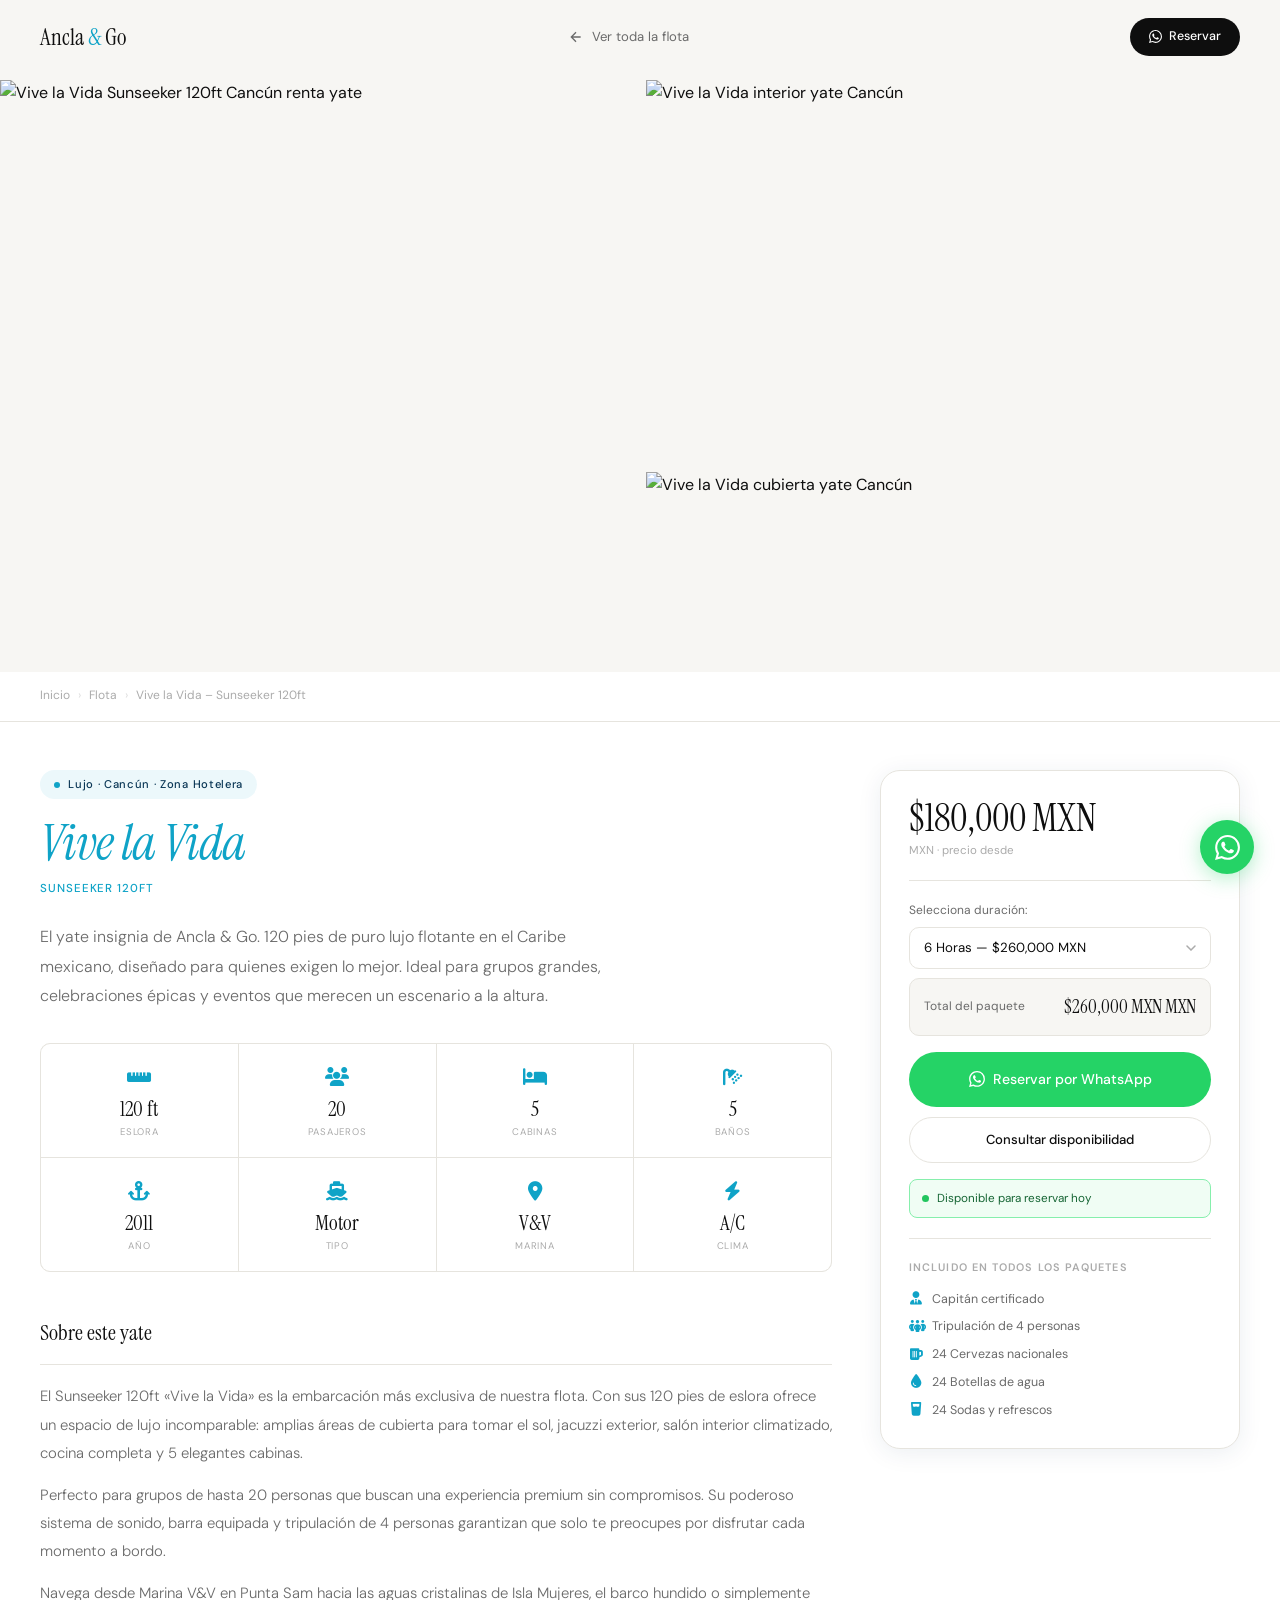
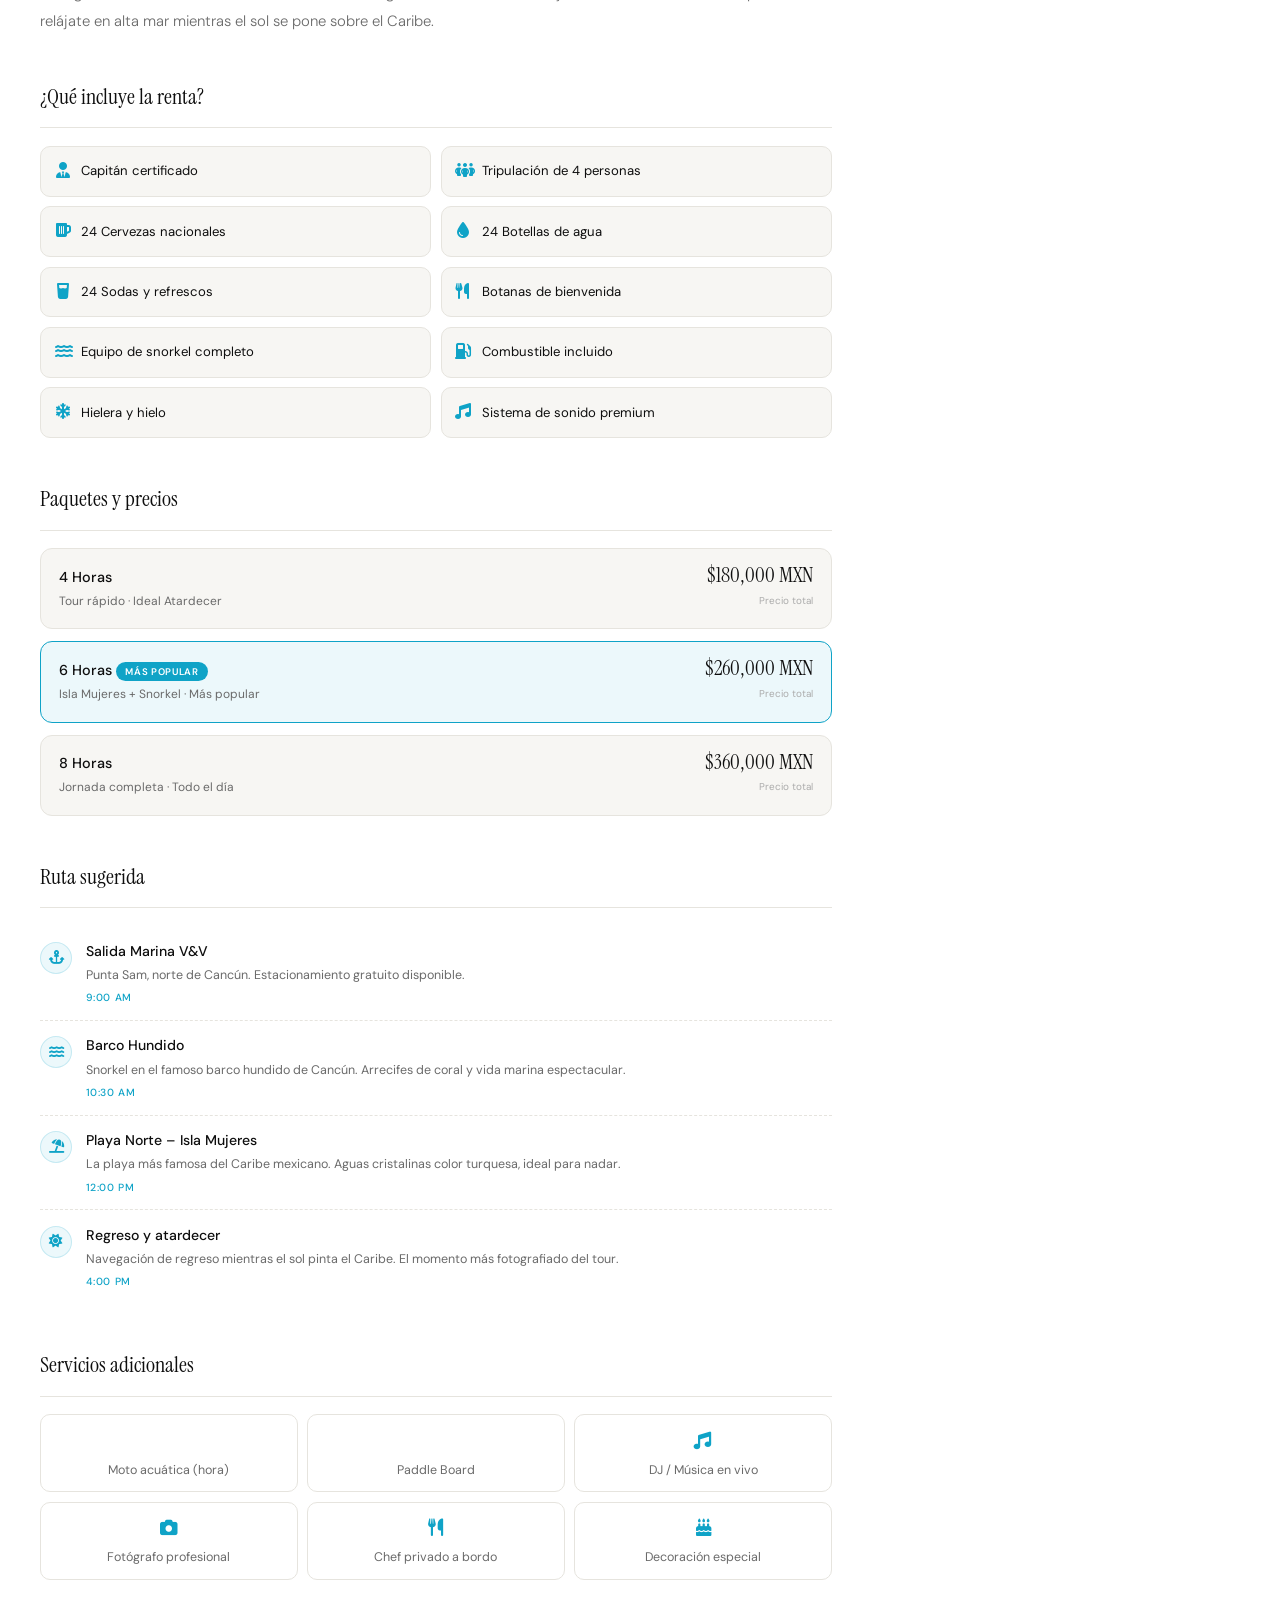
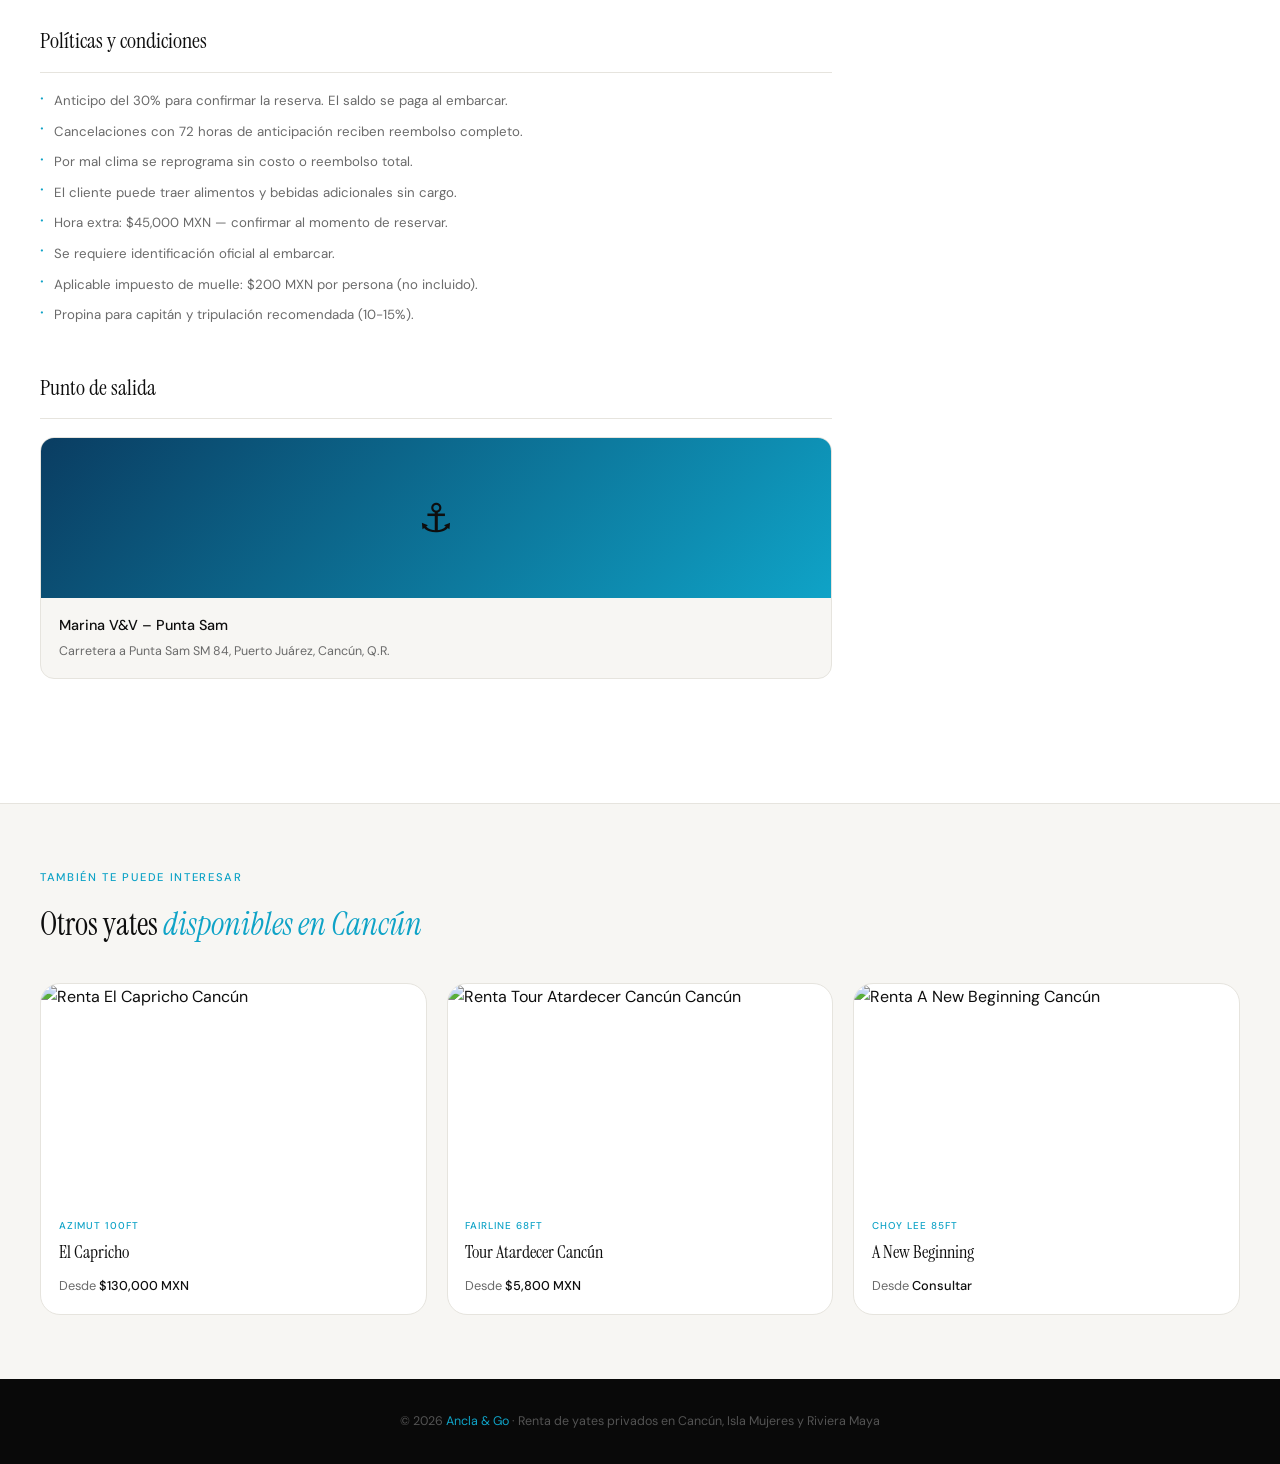
==== commit 1eb47b67: "feat: replace emoji icons with Font Awesome 6 throughout" ====
--- a/detalle.html
+++ b/detalle.html
@@ -46,6 +46,10 @@
       href="https://fonts.googleapis.com/css2?family=Instrument+Serif:ital@0;1&family=DM+Sans:opsz,wght@9..40,300;9..40,400;9..40,500&display=swap"
       rel="stylesheet"
     />
+    <link
+      rel="stylesheet"
+      href="https://cdnjs.cloudflare.com/ajax/libs/font-awesome/6.5.0/css/all.min.css"
+    />
 
     <style>
       /* ── RESET & VARS ── */
@@ -389,6 +393,9 @@
         margin-bottom: 0.35rem;
         display: block;
       }
+      .spec-icon i {
+        color: var(--aqua);
+      }
       .spec-val {
         font-family: var(--serif);
         font-size: 1.3rem;
@@ -448,6 +455,9 @@
       .inc-item .ico {
         font-size: 1rem;
         flex-shrink: 0;
+        color: var(--aqua);
+        width: 16px;
+        text-align: center;
       }
 
       /* extras / add-ons */
@@ -468,6 +478,7 @@
         font-size: 1.1rem;
         display: block;
         margin-bottom: 0.25rem;
+        color: var(--aqua);
       }
 
       /* packages / pricing */
@@ -553,7 +564,8 @@
         display: flex;
         align-items: center;
         justify-content: center;
-        font-size: 0.9rem;
+        font-size: 0.85rem;
+        color: var(--aqua);
         flex-shrink: 0;
         margin-top: 2px;
       }
@@ -777,11 +789,12 @@
         font-size: 0.78rem;
         color: var(--muted);
       }
-      .bi-item::before {
-        content: "✓";
+      .bi-item i {
         color: var(--aqua);
-        font-weight: 600;
+        font-size: 0.85rem;
         flex-shrink: 0;
+        width: 14px;
+        text-align: center;
       }
 
       .availability-badge {
@@ -1264,7 +1277,7 @@
           .map(
             (s) => `
     <div class="spec-box">
-      <span class="spec-icon">${s.icon}</span>
+      <span class="spec-icon"><i class="${s.icon}"></i></span>
       <span class="spec-val">${s.val}</span>
       <span class="spec-lbl">${s.lbl}</span>
     </div>`,
@@ -1280,7 +1293,7 @@
         document.getElementById("includesGrid").innerHTML = y.includes
           .map(
             (i) => `
-    <div class="inc-item"><span class="ico">${i.ico}</span>${i.txt}</div>`,
+    <div class="inc-item"><span class="ico"><i class="${i.ico}"></i></span>${i.txt}</div>`,
           )
           .join("");
 
@@ -1306,7 +1319,7 @@
           .map(
             (r) => `
     <div class="route-stop">
-      <div class="stop-dot">${r.ico}</div>
+      <div class="stop-dot"><i class="${r.ico}"></i></div>
       <div class="stop-info">
         <h4>${r.name}</h4>
         <p>${r.desc}</p>
@@ -1320,7 +1333,7 @@
         document.getElementById("extrasGrid").innerHTML = y.extras
           .map(
             (e) => `
-    <div class="extra-item"><span class="eco">${e.ico}</span>${e.txt}</div>`,
+    <div class="extra-item"><span class="eco"><i class="${e.ico}"></i></span>${e.txt}</div>`,
           )
           .join("");
 
@@ -1369,7 +1382,7 @@
           .slice(0, 5)
           .map(
             (i) => `
-    <div class="bi-item">${i.ico} ${i.txt}</div>`,
+    <div class="bi-item"><i class="${i.ico}"></i> ${i.txt}</div>`,
           )
           .join("");
       }
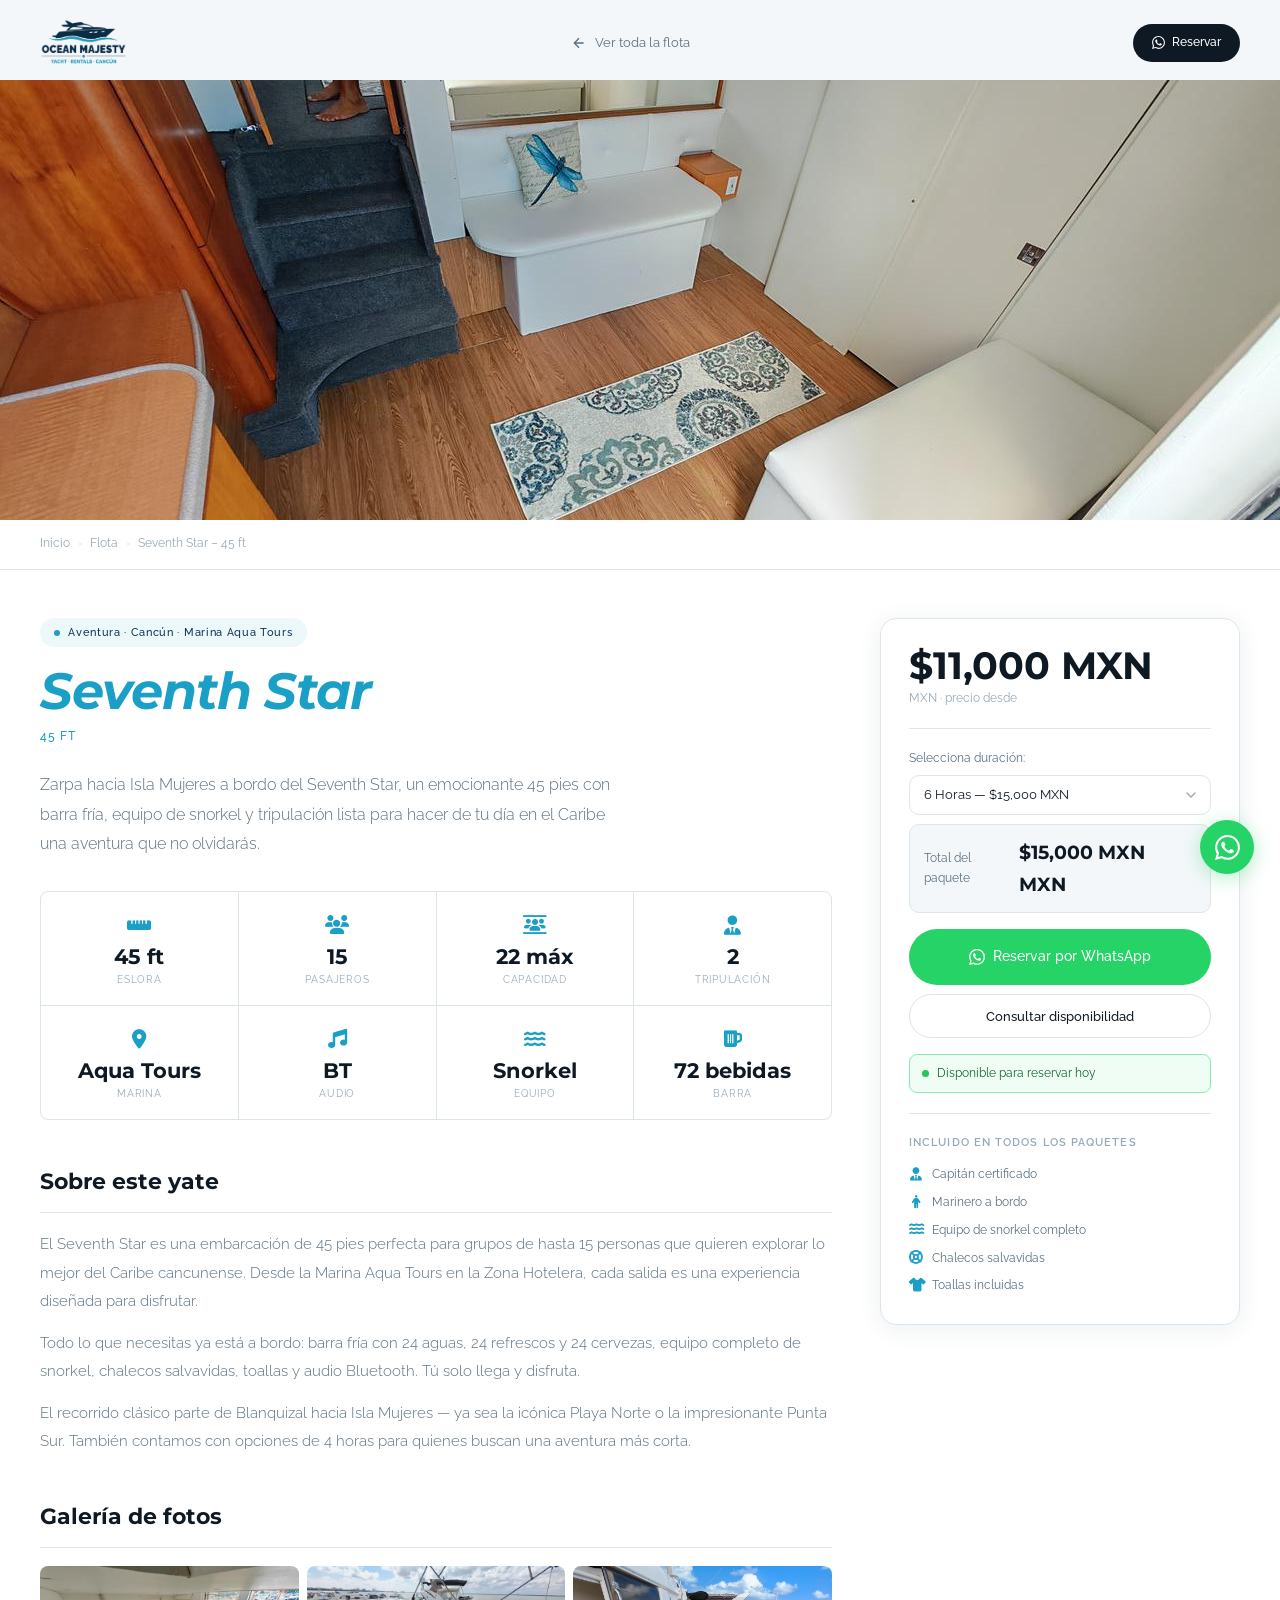
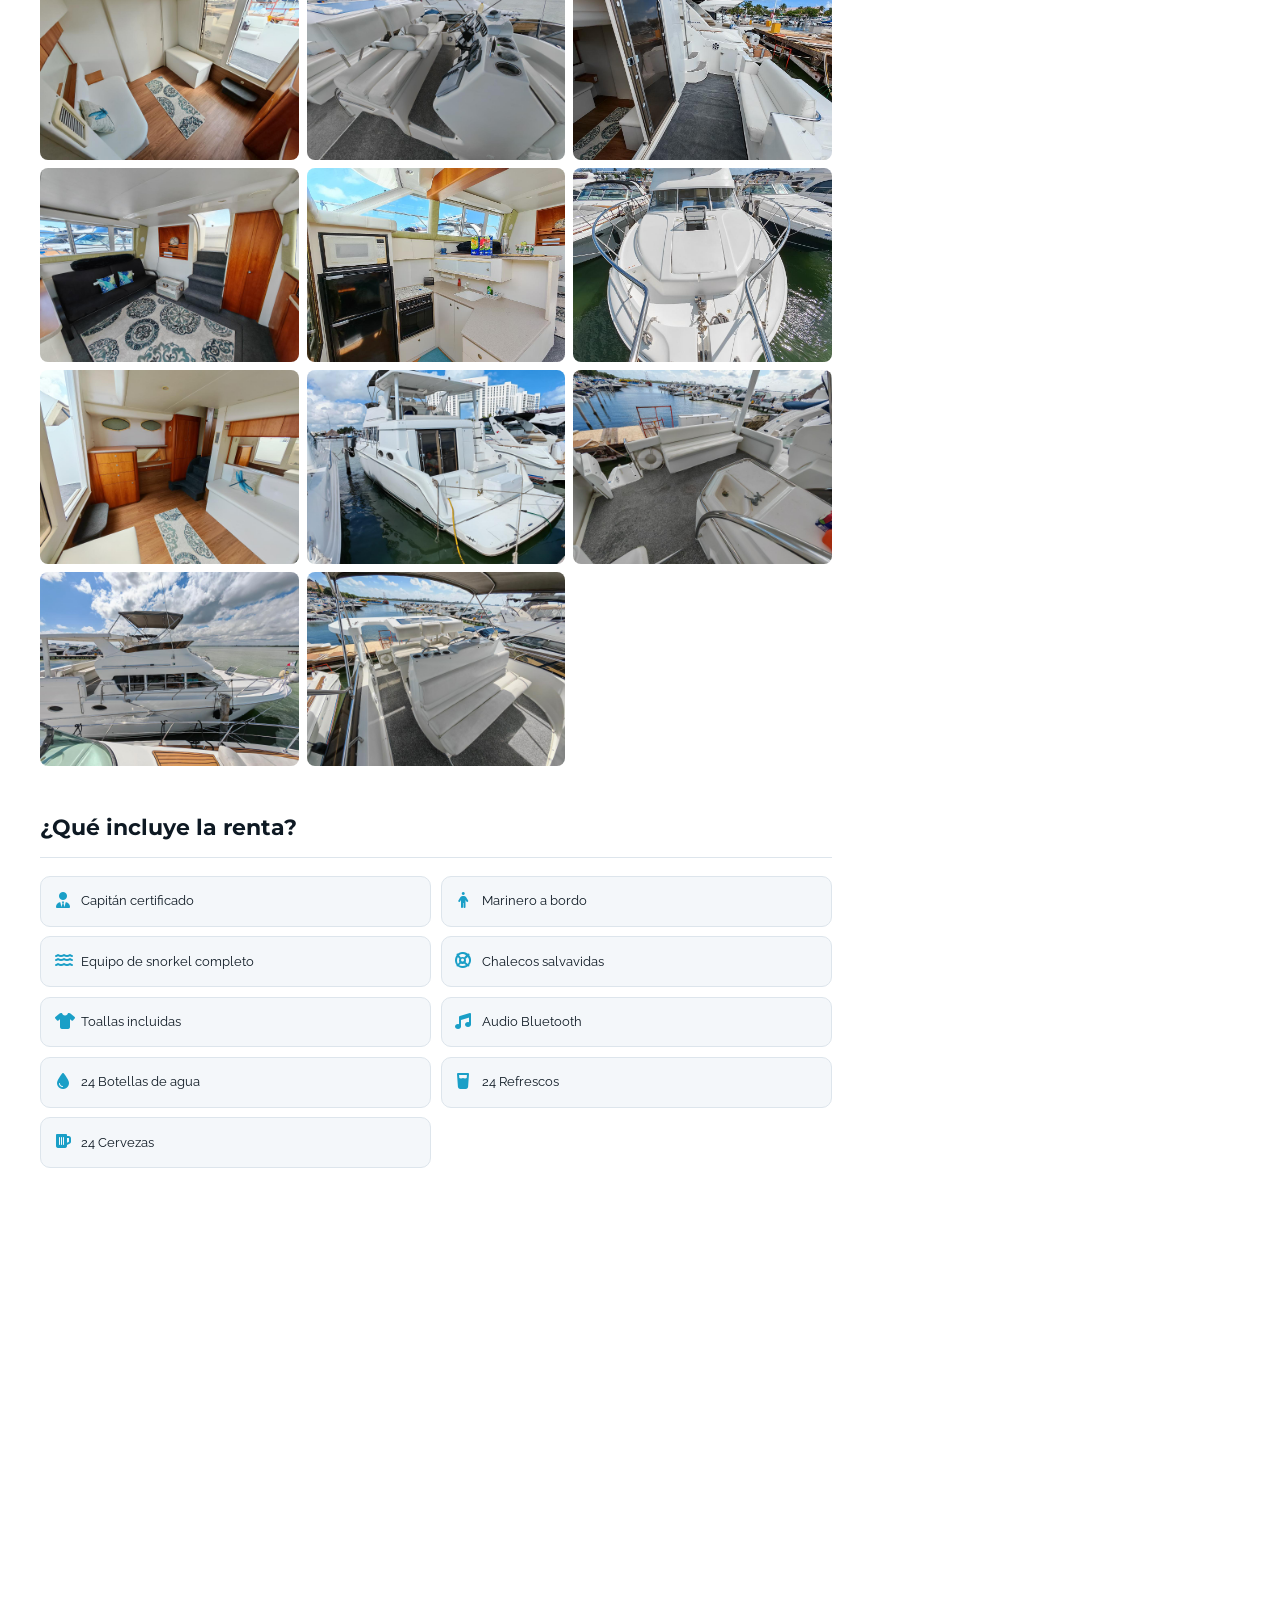
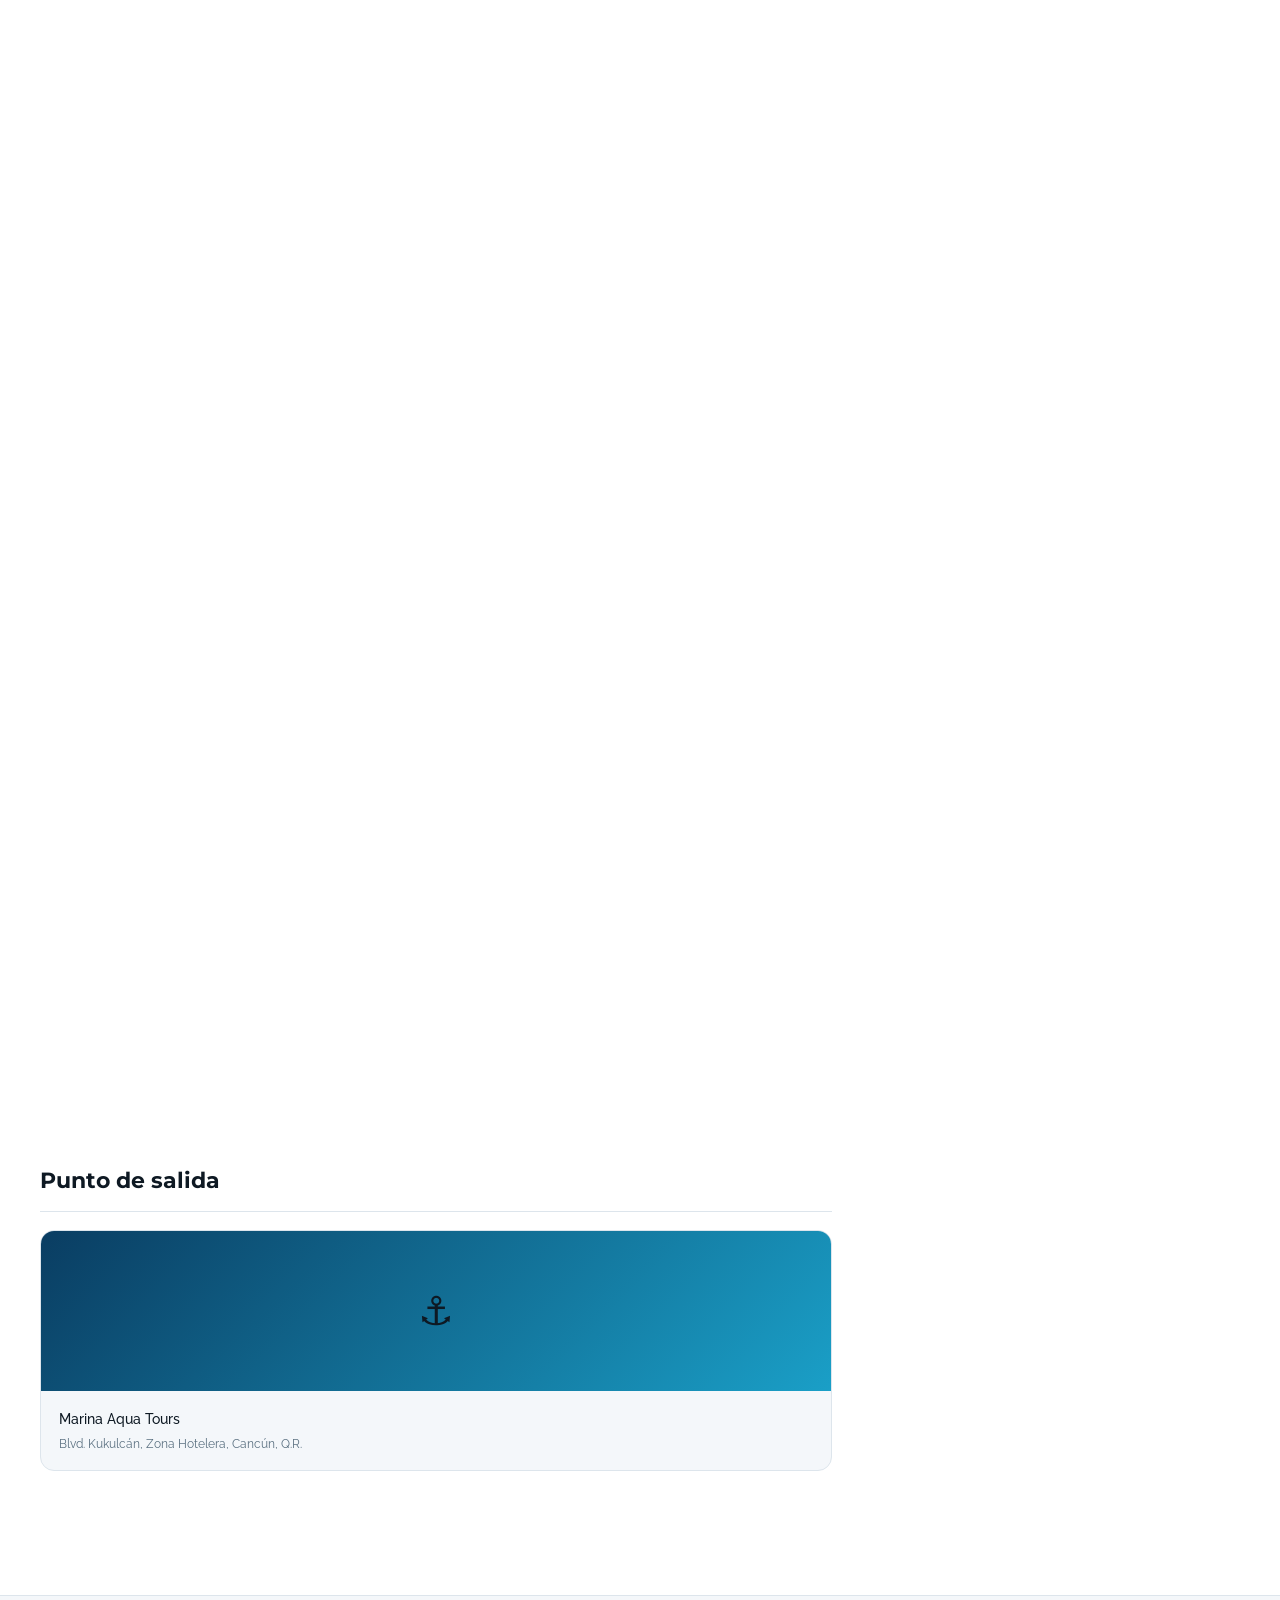
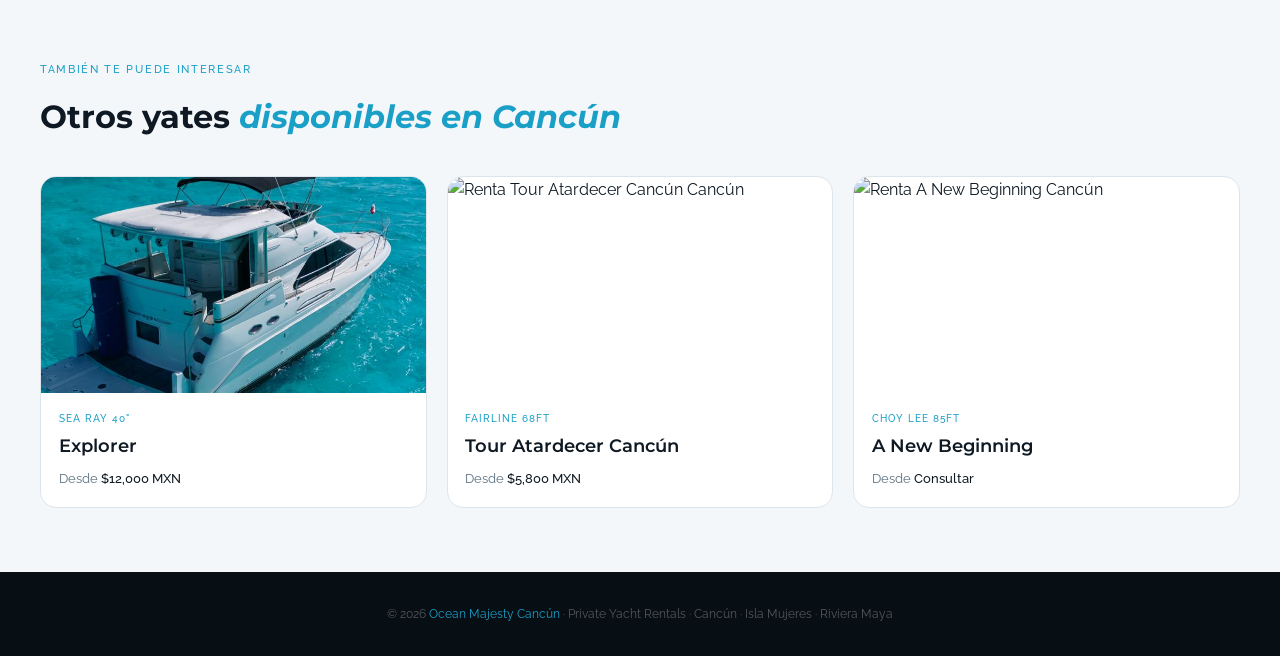
==== commit 01918fac: "rebrand: Ocean Majesty Cancún – precios reales, nav links color scroll, logos dual light/dark" ====
--- a/detalle.html
+++ b/detalle.html
@@ -5,7 +5,9 @@
     <meta name="viewport" content="width=device-width,initial-scale=1.0" />
 
     <!-- SEO — filled dynamically by JS -->
-    <title id="meta-title">Renta de Yate en Cancún | Ancla & Go</title>
+    <title id="meta-title">
+      Renta de Yate en Cancún | Ocean Majesty Cancún
+    </title>
     <meta
       name="description"
       id="meta-desc"
@@ -19,12 +21,12 @@
     <link
       rel="canonical"
       id="meta-canonical"
-      href="https://anclaandgo.com/yates/"
+      href="https://oceanmajestycancun.com/yates/"
     />
     <meta
       property="og:title"
       id="og-title"
-      content="Ancla & Go | Renta de Yate en Cancún"
+      content="Ocean Majesty Cancún | Renta de Yate en Cancún"
     />
     <meta
       property="og:description"
@@ -43,7 +45,7 @@
     <link rel="preconnect" href="https://fonts.googleapis.com" />
     <link rel="preconnect" href="https://fonts.gstatic.com" crossorigin />
     <link
-      href="https://fonts.googleapis.com/css2?family=Instrument+Serif:ital@0;1&family=DM+Sans:opsz,wght@9..40,300;9..40,400;9..40,500&display=swap"
+      href="https://fonts.googleapis.com/css2?family=Montserrat:wght@300;400;500;600;700;900&family=Raleway:wght@300;400;500&display=swap"
       rel="stylesheet"
     />
     <link
@@ -61,23 +63,36 @@
         padding: 0;
       }
       :root {
+        /* ── OCEAN MAJESTY BRAND COLORS ── */
+        --ocean: #0d3352;
+        --aqua: #1a9fc7;
+        --aqua-pale: rgba(26, 159, 199, 0.08);
+        --aqua-ring: rgba(26, 159, 199, 0.18);
+        --aqua-mid: rgba(26, 159, 199, 0.35);
+        --wave: #2c7fb4;
+
+        /* ── NEUTROS ── */
         --white: #ffffff;
-        --off: #f7f6f3;
-        --border: #e6e4de;
-        --text: #0e0e0e;
-        --muted: #6a6a6a;
-        --hint: #ababab;
-        --ocean: #093655;
-        --aqua: #0fa3c7;
-        --aqua-pale: rgba(15, 163, 199, 0.08);
-        --aqua-ring: rgba(15, 163, 199, 0.18);
-        --sand: #c4922f;
-        --sand-pale: #fdf5e4;
-        --serif: "Instrument Serif", Georgia, serif;
-        --sans: "DM Sans", system-ui, sans-serif;
-        --r-card: 20px;
+        --off: #f4f7fa;
+        --border: #dde5ec;
+        --text: #0e1923;
+        --muted: #5a7080;
+        --hint: #96aab5;
+
+        /* ── ACENTO SECUNDARIO ── */
+        --gold: #c4922f;
+        --gold-pale: #fdf5e4;
+
+        /* ── TIPOGRAFÍA ── */
+        --display: "Montserrat", system-ui, sans-serif;
+        --sans: "Raleway", system-ui, sans-serif;
+
+        /* ── LAYOUT ── */
+        --r-card: 16px;
         --r-pill: 100px;
-        --r-sm: 10px;
+        --r-sm: 8px;
+        --shadow-card: 0 2px 16px rgba(13, 51, 82, 0.08);
+        --shadow-hover: 0 20px 54px rgba(13, 51, 82, 0.18);
       }
       html {
         scroll-behavior: smooth;
@@ -170,18 +185,39 @@
           border-bottom 0.35s;
       }
       .nav.solid {
-        background: rgba(255, 255, 255, 0.95);
+        background: rgba(244, 247, 250, 0.96);
         backdrop-filter: blur(20px);
         border-bottom: 1px solid var(--border);
       }
       .nav-logo {
-        font-family: var(--serif);
-        font-size: 1.45rem;
+        font-family: var(--display);
+        font-size: 1.1rem;
+        font-weight: 900;
+        letter-spacing: 0.08em;
         text-decoration: none;
         color: var(--text);
+        display: flex;
+        align-items: center;
+        gap: 0.5rem;
+      }
+      .nav-logo img {
+        height: 50px;
+        width: auto;
+        display: block;
+        transition: opacity 0.2s;
+      }
+      .nav-logo .logo-dark {
+        display: none;
+      }
+      .nav.solid .nav-logo .logo-light {
+        display: none;
+      }
+      .nav.solid .nav-logo .logo-dark {
+        display: block;
       }
       .nav-logo span {
         color: var(--aqua);
+        font-weight: 900;
       }
       .nav-back {
         display: inline-flex;
@@ -224,17 +260,15 @@
       /* ── HERO GALLERY ── */
       .hero-gallery {
         padding-top: 5rem;
-        display: grid;
-        grid-template-columns: 1fr 1fr;
-        grid-template-rows: 380px 200px;
-        gap: 0.75rem;
         background: var(--off);
+        height: 520px;
+        overflow: hidden;
       }
       .gallery-main {
-        grid-row: span 2;
+        width: 100%;
+        height: 100%;
         position: relative;
         overflow: hidden;
-        border-radius: 0;
       }
       .gallery-main img {
         width: 100%;
@@ -245,41 +279,28 @@
       .gallery-main:hover img {
         transform: scale(1.03);
       }
-      .gallery-thumb {
-        position: relative;
+
+      /* ── PHOTO GALLERY SECTION ── */
+      .gallery-grid {
+        display: grid;
+        grid-template-columns: repeat(3, 1fr);
+        gap: 0.5rem;
+      }
+      .gallery-item {
         overflow: hidden;
-      }
-      .gallery-thumb img {
+        border-radius: var(--r-sm);
+        cursor: pointer;
+        aspect-ratio: 4/3;
+      }
+      .gallery-item img {
         width: 100%;
         height: 100%;
         object-fit: cover;
-        transition: transform 0.5s;
-      }
-      .gallery-thumb:hover img {
-        transform: scale(1.05);
-      }
-      .gallery-thumb.more {
-        cursor: pointer;
-        position: relative;
-      }
-      .gallery-more-overlay {
-        position: absolute;
-        inset: 0;
-        background: rgba(9, 54, 85, 0.55);
-        display: flex;
-        flex-direction: column;
-        align-items: center;
-        justify-content: center;
-        color: white;
-        font-size: 1.8rem;
-        font-family: var(--serif);
-        gap: 0.25rem;
-      }
-      .gallery-more-overlay span {
-        font-size: 0.75rem;
-        font-weight: 400;
-        opacity: 0.8;
-        font-family: var(--sans);
+        transition: transform 0.45s;
+        display: block;
+      }
+      .gallery-item:hover img {
+        transform: scale(1.06);
       }
 
       /* ── BREADCRUMB ── */
@@ -343,9 +364,9 @@
         flex-shrink: 0;
       }
       .yacht-h1 {
-        font-family: var(--serif);
+        font-family: var(--display);
         font-size: clamp(2rem, 4vw, 3.2rem);
-        font-weight: 400;
+        font-weight: 700;
         line-height: 1.1;
         letter-spacing: -0.02em;
         margin-bottom: 0.5rem;
@@ -397,9 +418,9 @@
         color: var(--aqua);
       }
       .spec-val {
-        font-family: var(--serif);
+        font-family: var(--display);
         font-size: 1.3rem;
-        font-weight: 400;
+        font-weight: 700;
         display: block;
         line-height: 1;
       }
@@ -417,9 +438,9 @@
         margin-bottom: 2.75rem;
       }
       .detail-section-title {
-        font-family: var(--serif);
+        font-family: var(--display);
         font-size: 1.35rem;
-        font-weight: 400;
+        font-weight: 700;
         margin-bottom: 1.1rem;
         padding-bottom: 0.75rem;
         border-bottom: 1px solid var(--border);
@@ -528,9 +549,9 @@
         flex-shrink: 0;
       }
       .pkg-price-val {
-        font-family: var(--serif);
+        font-family: var(--display);
         font-size: 1.3rem;
-        font-weight: 400;
+        font-weight: 700;
         display: block;
         line-height: 1;
       }
@@ -571,7 +592,7 @@
       }
       .stop-info h4 {
         font-size: 0.88rem;
-        font-weight: 500;
+        font-weight: 600;
         margin-bottom: 2px;
       }
       .stop-info p {
@@ -621,7 +642,7 @@
       }
       .marina-map-placeholder {
         height: 160px;
-        background: linear-gradient(135deg, #0a3d62 0%, #0fa3c7 100%);
+        background: linear-gradient(135deg, #0a3d62 0%, #1a9fc7 100%);
         display: flex;
         align-items: center;
         justify-content: center;
@@ -648,15 +669,15 @@
         background: var(--white);
         border: 1px solid var(--border);
         border-radius: var(--r-card);
-        box-shadow: 0 4px 24px rgba(9, 54, 85, 0.08);
+        box-shadow: 0 4px 24px rgba(13, 51, 82, 0.08);
         padding: 1.75rem;
         position: sticky;
         top: 6rem;
       }
       .booking-price-main {
-        font-family: var(--serif);
+        font-family: var(--display);
         font-size: clamp(1.8rem, 3vw, 2.4rem);
-        font-weight: 400;
+        font-weight: 700;
         line-height: 1;
         margin-bottom: 0.25rem;
       }
@@ -708,9 +729,9 @@
         color: var(--muted);
       }
       .bsp-val {
-        font-family: var(--serif);
+        font-family: var(--display);
         font-size: 1.2rem;
-        font-weight: 400;
+        font-weight: 700;
       }
 
       .btn-wa-book {
@@ -853,7 +874,7 @@
       }
       .sim-card:hover {
         transform: translateY(-4px);
-        box-shadow: 0 16px 40px rgba(9, 54, 85, 0.1);
+        box-shadow: 0 16px 40px rgba(13, 51, 82, 0.1);
       }
       .sim-img {
         aspect-ratio: 16/9;
@@ -880,9 +901,9 @@
         margin-bottom: 0.25rem;
       }
       .sim-name {
-        font-family: var(--serif);
+        font-family: var(--display);
         font-size: 1.1rem;
-        font-weight: 400;
+        font-weight: 600;
         margin-bottom: 0.5rem;
       }
       .sim-price {
@@ -896,7 +917,7 @@
 
       /* ── FOOTER ── */
       .page-footer {
-        background: #090909;
+        background: #070e14;
         padding: 2rem 2.5rem;
         text-align: center;
       }
@@ -938,11 +959,10 @@
       /* ── RESPONSIVE ── */
       @media (max-width: 900px) {
         .hero-gallery {
-          grid-template-columns: 1fr;
-          grid-template-rows: 280px 160px 160px;
-        }
-        .gallery-main {
-          grid-row: span 1;
+          height: 320px;
+        }
+        .gallery-grid {
+          grid-template-columns: repeat(2, 1fr);
         }
         .detail-layout {
           grid-template-columns: 1fr;
@@ -976,7 +996,7 @@
       }
       @media (max-width: 520px) {
         .hero-gallery {
-          grid-template-rows: 220px 140px 140px;
+          height: 240px;
         }
         .similar-grid {
           grid-template-columns: 1fr;
@@ -988,6 +1008,109 @@
         .pkg-price {
           text-align: left;
         }
+      }
+
+      /* ── LIGHTBOX ── */
+      #lightbox {
+        position: fixed;
+        inset: 0;
+        z-index: 2000;
+        background: rgba(0, 0, 0, 0.92);
+        display: flex;
+        align-items: center;
+        justify-content: center;
+        animation: lbIn 0.18s ease;
+      }
+      @keyframes lbIn {
+        from {
+          opacity: 0;
+        }
+        to {
+          opacity: 1;
+        }
+      }
+      #lbImgWrap {
+        display: flex;
+        align-items: center;
+        justify-content: center;
+        max-width: 92vw;
+        max-height: 90vh;
+      }
+      #lbImg {
+        max-width: 90vw;
+        max-height: 85vh;
+        object-fit: contain;
+        border-radius: 8px;
+        box-shadow: 0 8px 60px rgba(0, 0, 0, 0.7);
+        user-select: none;
+        display: block;
+      }
+      #lbClose {
+        position: fixed;
+        top: 1.1rem;
+        right: 1.4rem;
+        z-index: 2001;
+        width: 42px;
+        height: 42px;
+        border-radius: 50%;
+        background: rgba(255, 255, 255, 0.12);
+        border: 1px solid rgba(255, 255, 255, 0.25);
+        color: white;
+        font-size: 1.1rem;
+        cursor: pointer;
+        display: flex;
+        align-items: center;
+        justify-content: center;
+        transition: background 0.2s;
+      }
+      #lbClose:hover {
+        background: rgba(255, 255, 255, 0.25);
+      }
+      #lbPrev,
+      #lbNext {
+        position: fixed;
+        top: 50%;
+        transform: translateY(-50%);
+        z-index: 2001;
+        width: 48px;
+        height: 48px;
+        border-radius: 50%;
+        background: rgba(255, 255, 255, 0.1);
+        border: 1px solid rgba(255, 255, 255, 0.2);
+        color: white;
+        font-size: 1.8rem;
+        line-height: 1;
+        cursor: pointer;
+        display: flex;
+        align-items: center;
+        justify-content: center;
+        transition: background 0.2s;
+      }
+      #lbPrev {
+        left: 1.1rem;
+      }
+      #lbNext {
+        right: 1.1rem;
+      }
+      #lbPrev:hover,
+      #lbNext:hover {
+        background: rgba(255, 255, 255, 0.22);
+      }
+      #lbCounter {
+        position: fixed;
+        bottom: 1.2rem;
+        left: 50%;
+        transform: translateX(-50%);
+        color: rgba(255, 255, 255, 0.55);
+        font-size: 0.78rem;
+        font-family: var(--sans);
+        pointer-events: none;
+      }
+      .gallery-item {
+        cursor: zoom-in;
+      }
+      .gallery-main {
+        cursor: zoom-in;
       }
     </style>
   </head>
@@ -1010,7 +1133,9 @@
 
     <!-- NAV -->
     <nav class="nav" id="mainNav">
-      <a href="index.html" class="nav-logo">Ancla <span>&</span> Go</a>
+      <a href="index.html" class="nav-logo"
+        ><img class="logo" src="img/logo copia.png" alt="Ocean Majesty Cancún"
+      /></a>
       <a href="index.html#flota" class="nav-back">
         <svg viewBox="0 0 24 24"><path d="M19 12H5M12 19l-7-7 7-7" /></svg>
         Ver toda la flota
@@ -1053,6 +1178,16 @@
         <div class="detail-section reveal">
           <h2 class="detail-section-title">Sobre este yate</h2>
           <div class="yacht-desc" id="yachtDesc"></div>
+        </div>
+
+        <!-- PHOTO GALLERY -->
+        <div
+          class="detail-section reveal"
+          id="photoGallerySection"
+          style="display: none"
+        >
+          <h2 class="detail-section-title">Galería de fotos</h2>
+          <div class="gallery-grid" id="galleryGrid"></div>
         </div>
 
         <!-- INCLUDES -->
@@ -1179,9 +1314,9 @@
       </div>
       <h2
         style="
-          font-family: var(--serif);
+          font-family: var(--display);
           font-size: clamp(1.4rem, 2.5vw, 2rem);
-          font-weight: 400;
+          font-weight: 700;
           margin-bottom: 0;
         "
       >
@@ -1196,14 +1331,42 @@
     <!-- FOOTER -->
     <footer class="page-footer">
       <p>
-        © 2026 <a href="index.html">Ancla & Go</a> · Renta de yates privados en
-        Cancún, Isla Mujeres y Riviera Maya
+        © 2026 <a href="index.html">Ocean Majesty Cancún</a> · Private Yacht
+        Rentals · Cancún · Isla Mujeres · Riviera Maya
       </p>
     </footer>
 
+    <!-- LIGHTBOX -->
+    <div
+      id="lightbox"
+      style="display: none"
+      role="dialog"
+      aria-modal="true"
+      aria-label="Galería de fotos"
+    >
+      <button id="lbClose" aria-label="Cerrar">
+        <svg
+          width="14"
+          height="14"
+          viewBox="0 0 14 14"
+          fill="none"
+          stroke="currentColor"
+          stroke-width="2"
+          stroke-linecap="round"
+        >
+          <line x1="1" y1="1" x2="13" y2="13" />
+          <line x1="13" y1="1" x2="1" y2="13" />
+        </svg>
+      </button>
+      <button id="lbPrev" aria-label="Foto anterior">&#8249;</button>
+      <div id="lbImgWrap"><img id="lbImg" src="" alt="" /></div>
+      <button id="lbNext" aria-label="Foto siguiente">&#8250;</button>
+      <div id="lbCounter"></div>
+    </div>
+
     <script src="fleet-loader.js"></script>
     <script>
-      const WA = "529981234567";
+      const WA = "529904006725";
       const waLink = (msg) =>
         `https://wa.me/${WA}?text=${encodeURIComponent(msg)}`;
 
@@ -1217,7 +1380,10 @@
           .setAttribute("content", y.seo.keys);
         document
           .getElementById("meta-canonical")
-          .setAttribute("href", `https://anclaandgo.com/yates/${y.slug}/`);
+          .setAttribute(
+            "href",
+            `https://oceanmajestycancun.com/yates/${y.slug}/`,
+          );
         document
           .getElementById("og-title")
           .setAttribute("content", y.seo.title);
@@ -1234,14 +1400,14 @@
           name: `Renta Yate ${y.name} ${y.model} – Cancún`,
           description: y.seo.desc,
           image: y.images,
-          brand: { "@type": "Brand", name: "Ancla & Go" },
+          brand: { "@type": "Brand", name: "Ocean Majesty Cancún" },
           offers: y.packages.map((p) => ({
             "@type": "Offer",
             name: p.name,
             priceCurrency: "MXN",
             price: p.price.replace(/[^0-9]/g, "") || "0",
             availability: "https://schema.org/InStock",
-            url: `https://anclaandgo.com/yates/${y.slug}/`,
+            url: `https://oceanmajestycancun.com/yates/${y.slug}/`,
           })),
         };
         document.getElementById("schema-product").textContent =
@@ -1250,13 +1416,66 @@
 
       function fillGallery(y) {
         const g = document.getElementById("heroGallery");
-        const imgs = y.images;
-        let html = `<div class="gallery-main"><img src="${imgs[0]}" alt="${y.name} ${y.model} Cancún renta yate" loading="eager"/></div>`;
-        if (imgs[1])
-          html += `<div class="gallery-thumb"><img src="${imgs[1]}" alt="${y.name} interior yate Cancún" loading="lazy"/></div>`;
-        if (imgs[2])
-          html += `<div class="gallery-thumb"><img src="${imgs[2]}" alt="${y.name} cubierta yate Cancún" loading="lazy"/></div>`;
-        g.innerHTML = html;
+        g.innerHTML = `<div class="gallery-main" data-idx="0"><img src="${y.images[0]}" alt="${y.name} ${y.model} Cancún renta yate" loading="eager"/></div>`;
+      }
+
+      function fillPhotoGallery(y) {
+        const extras = y.images.slice(1);
+        if (!extras.length) return;
+        document.getElementById("photoGallerySection").style.display = "";
+        document.getElementById("galleryGrid").innerHTML = extras
+          .map(
+            (src, i) =>
+              `<div class="gallery-item" data-idx="${i + 1}"><img src="${src}" alt="${y.name} foto ${i + 2}" loading="lazy"/></div>`,
+          )
+          .join("");
+      }
+
+      function initLightbox(images) {
+        let current = 0;
+        const lb = document.getElementById("lightbox");
+        const lbImg = document.getElementById("lbImg");
+        const lbCount = document.getElementById("lbCounter");
+
+        function openAt(idx) {
+          current = ((idx % images.length) + images.length) % images.length;
+          lbImg.src = images[current];
+          lbImg.alt = `Foto ${current + 1} de ${images.length}`;
+          lbCount.textContent = `${current + 1} / ${images.length}`;
+          lb.style.display = "flex";
+          document.body.style.overflow = "hidden";
+        }
+
+        function closeLb() {
+          lb.style.display = "none";
+          document.body.style.overflow = "";
+        }
+
+        document.getElementById("lbClose").onclick = closeLb;
+        document.getElementById("lbPrev").onclick = (e) => {
+          e.stopPropagation();
+          openAt(current - 1);
+        };
+        document.getElementById("lbNext").onclick = (e) => {
+          e.stopPropagation();
+          openAt(current + 1);
+        };
+        lb.addEventListener("click", (e) => {
+          if (e.target === lb || e.target === lbImg.parentElement) closeLb();
+        });
+        document.addEventListener("keydown", (e) => {
+          if (lb.style.display === "none") return;
+          if (e.key === "Escape") closeLb();
+          if (e.key === "ArrowLeft") openAt(current - 1);
+          if (e.key === "ArrowRight") openAt(current + 1);
+        });
+
+        // Delegate click from any thumbnail or hero
+        document.addEventListener("click", (e) => {
+          const item = e.target.closest("[data-idx]");
+          if (!item || !document.contains(item)) return;
+          openAt(Number(item.dataset.idx));
+        });
       }
 
       function fillBreadcrumb(y) {
@@ -1444,11 +1663,13 @@
           }
           fillSEO(yacht);
           fillGallery(yacht);
+          fillPhotoGallery(yacht);
           fillBreadcrumb(yacht);
           fillMain(yacht);
           fillSidebar(yacht);
           fillSimilar(yacht.id, fleet);
           initReveal();
+          initLightbox(yacht.images);
         } catch (err) {
           console.error("Fleet load error:", err);
         }
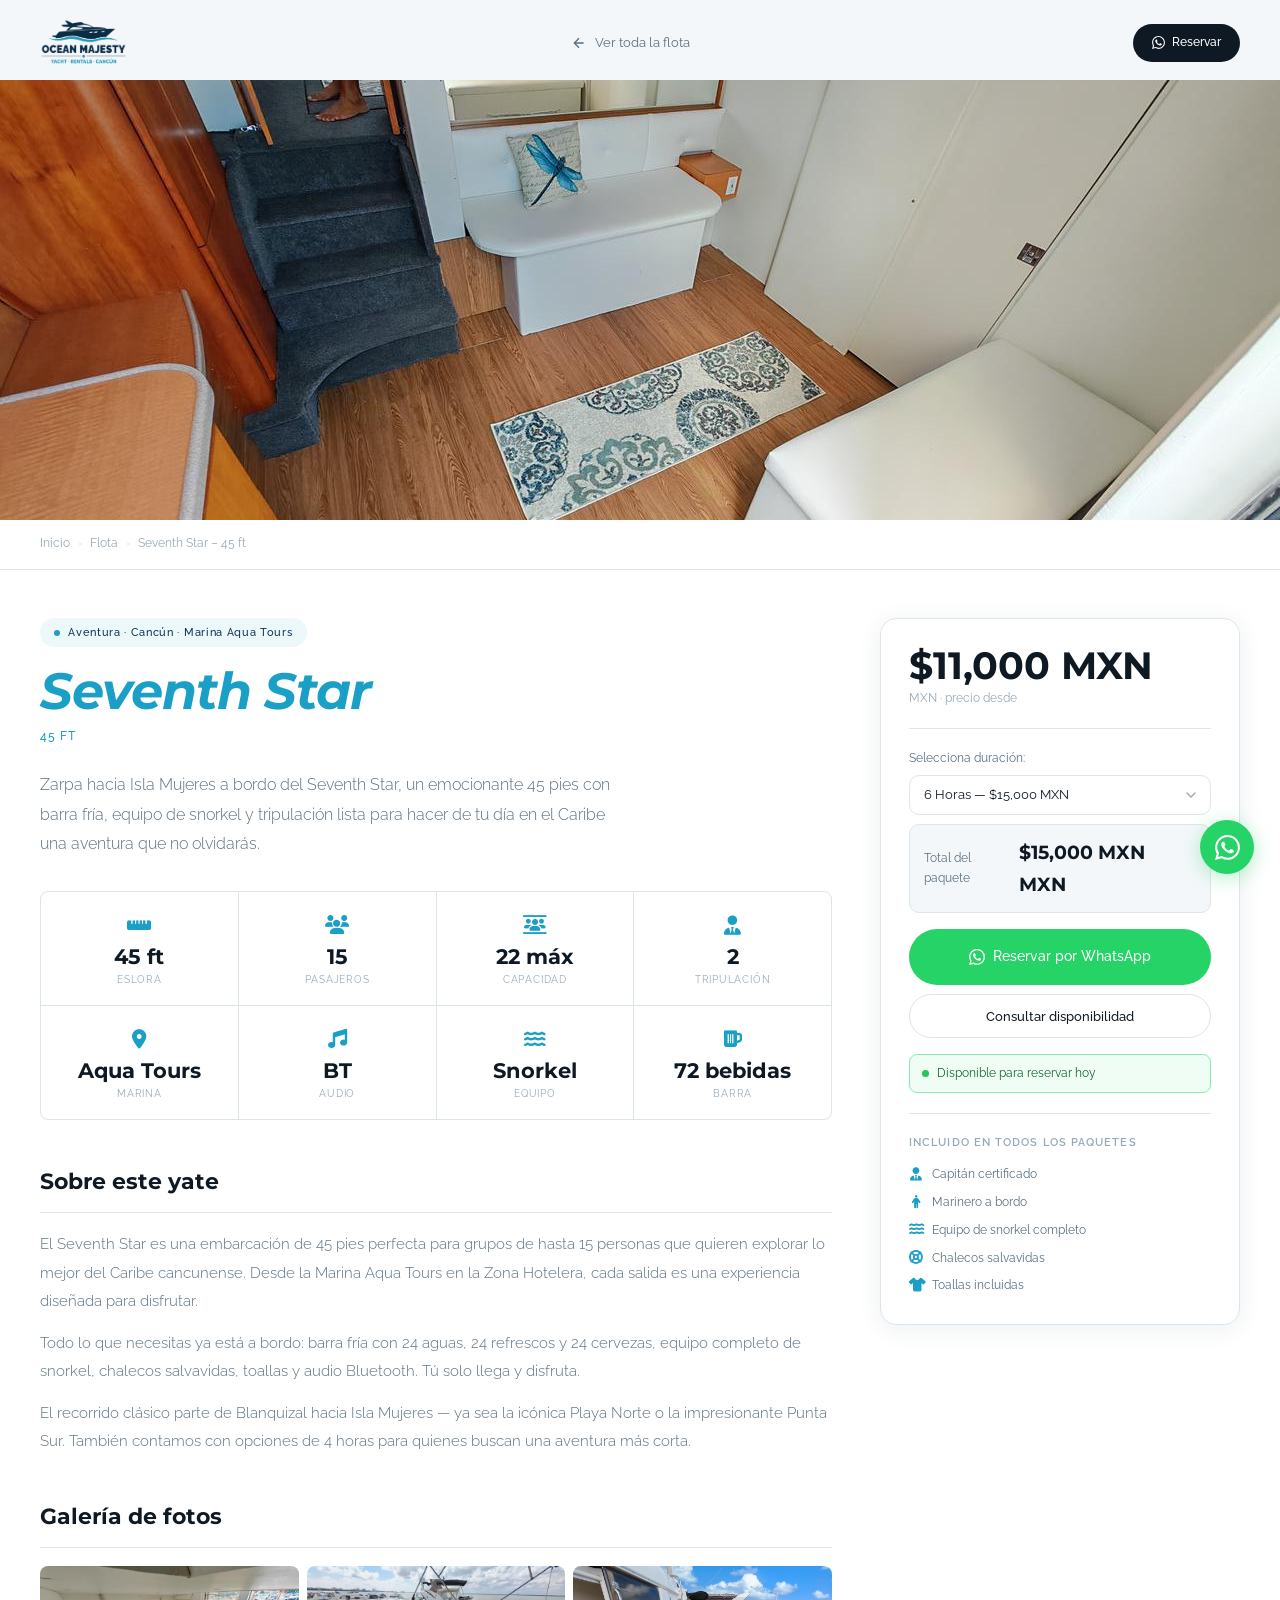
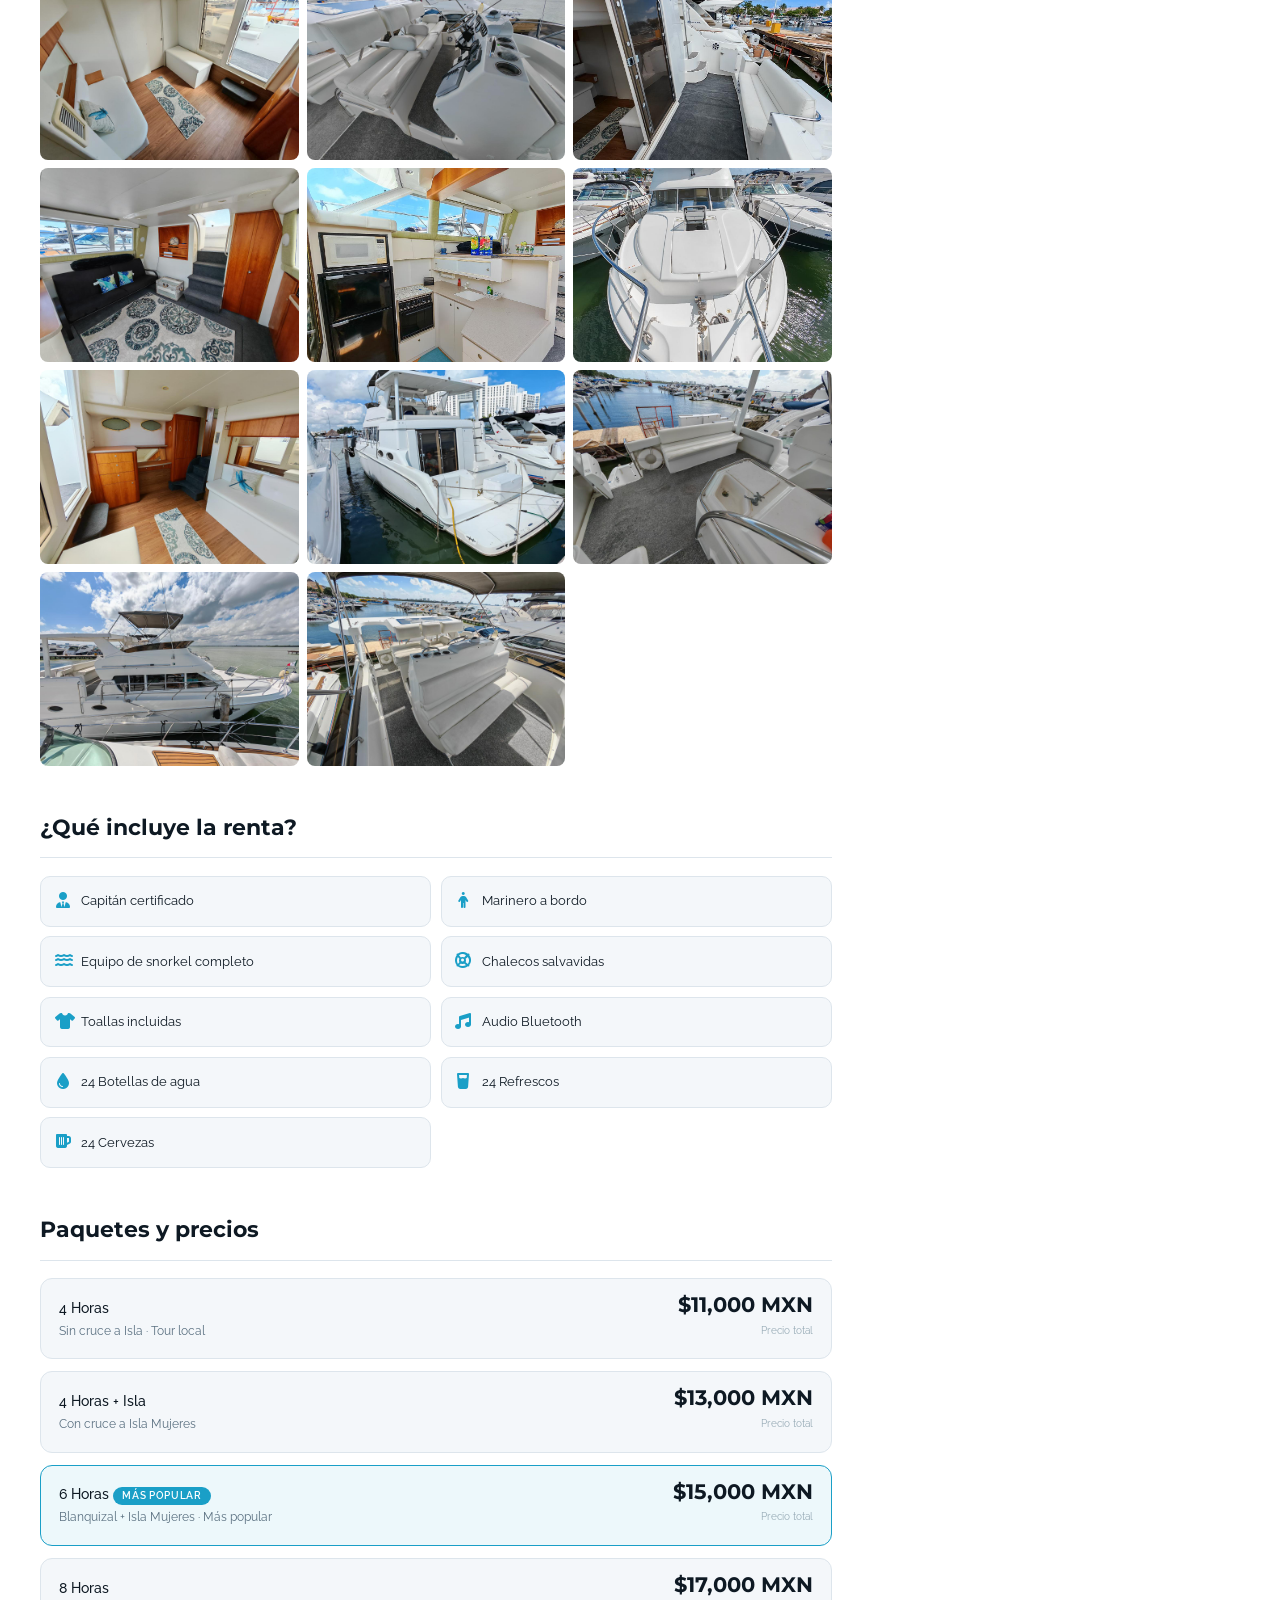
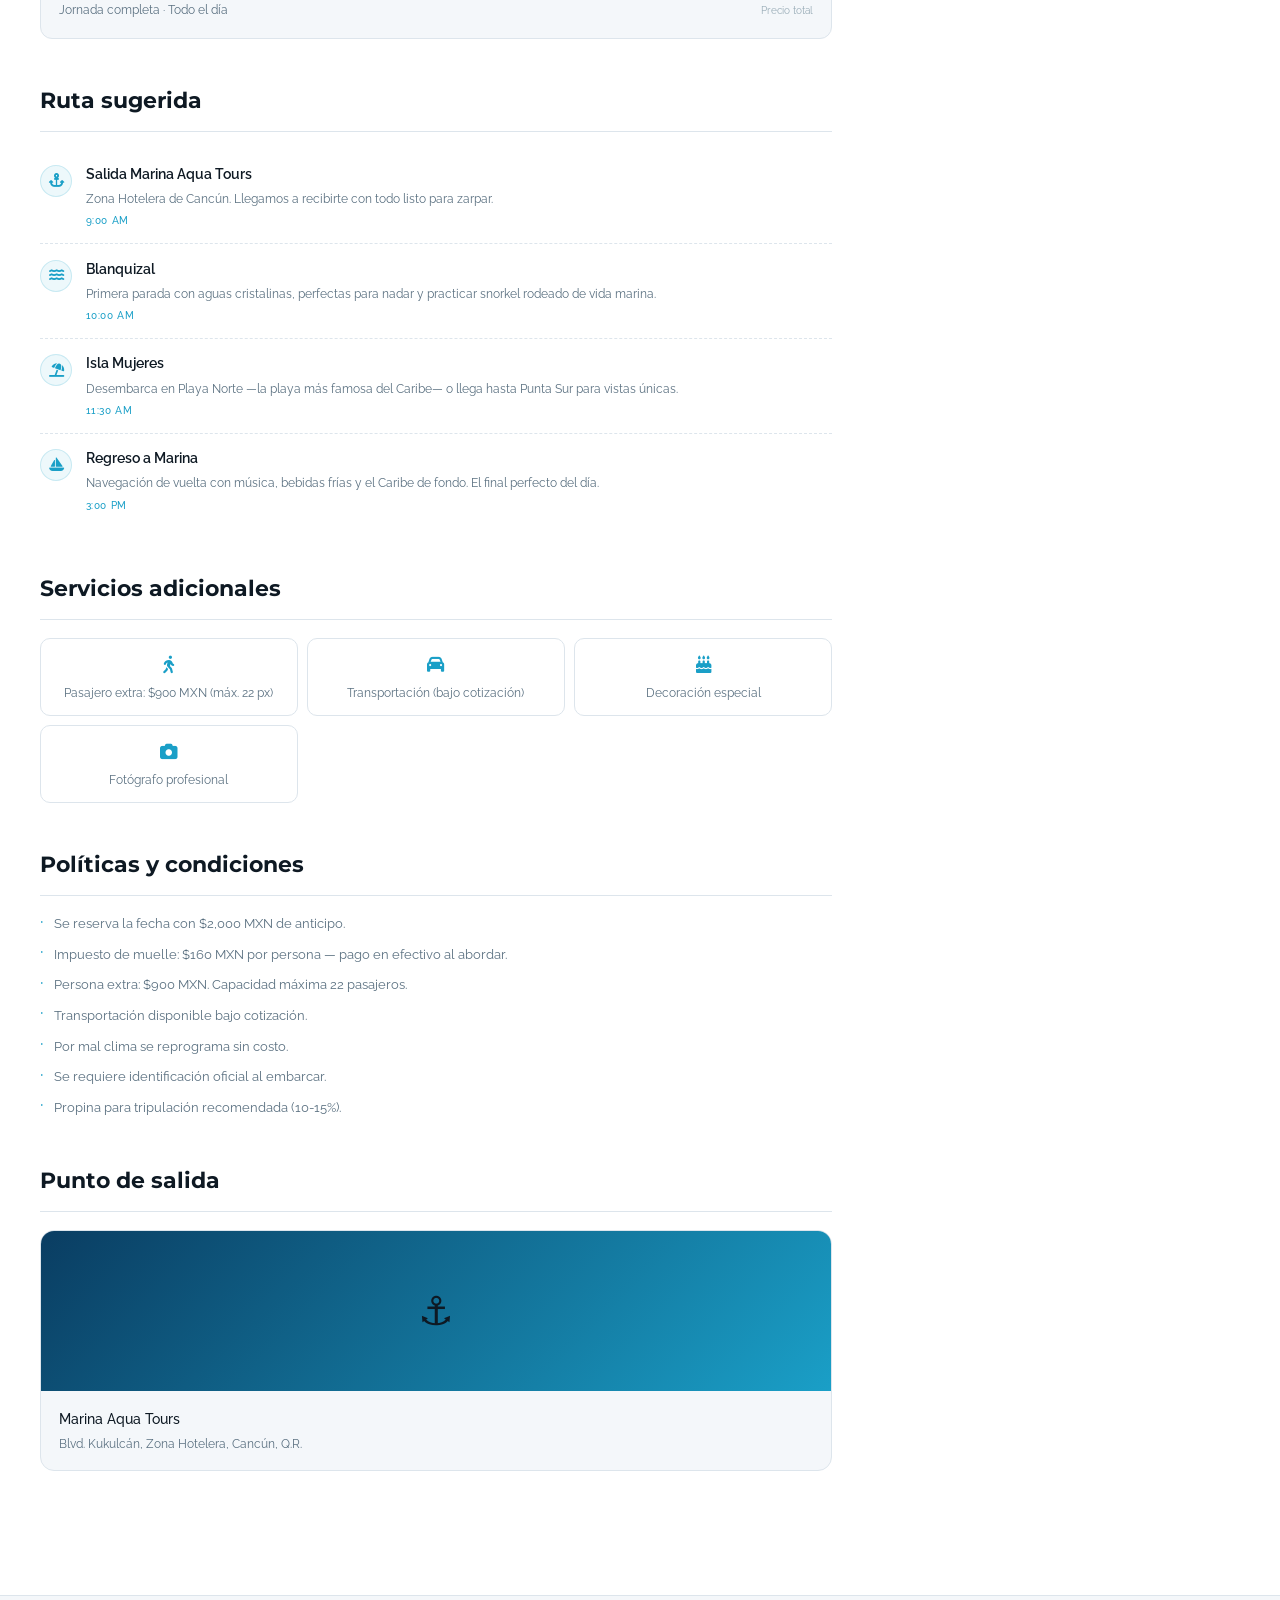
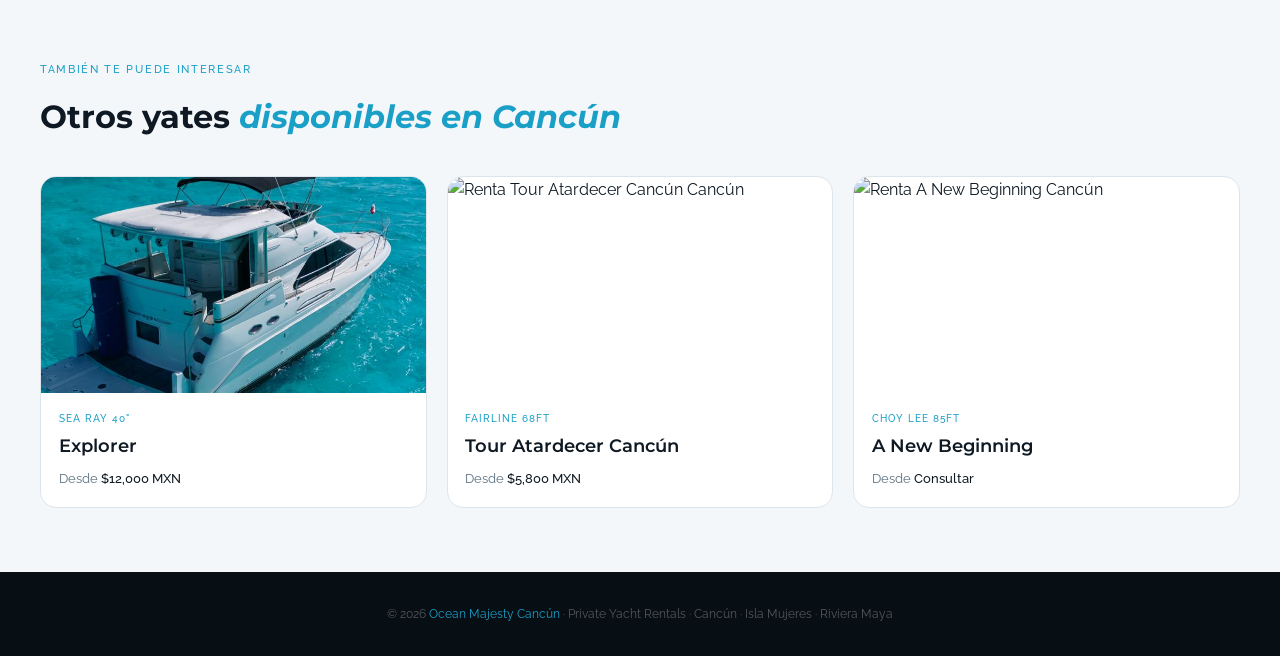
==== commit 5a3350af: "chore: actualizar landing y separar assets css/js" ====
--- a/detalle.html
+++ b/detalle.html
@@ -52,1067 +52,7 @@
       rel="stylesheet"
       href="https://cdnjs.cloudflare.com/ajax/libs/font-awesome/6.5.0/css/all.min.css"
     />
-
-    <style>
-      /* ── RESET & VARS ── */
-      *,
-      *::before,
-      *::after {
-        box-sizing: border-box;
-        margin: 0;
-        padding: 0;
-      }
-      :root {
-        /* ── OCEAN MAJESTY BRAND COLORS ── */
-        --ocean: #0d3352;
-        --aqua: #1a9fc7;
-        --aqua-pale: rgba(26, 159, 199, 0.08);
-        --aqua-ring: rgba(26, 159, 199, 0.18);
-        --aqua-mid: rgba(26, 159, 199, 0.35);
-        --wave: #2c7fb4;
-
-        /* ── NEUTROS ── */
-        --white: #ffffff;
-        --off: #f4f7fa;
-        --border: #dde5ec;
-        --text: #0e1923;
-        --muted: #5a7080;
-        --hint: #96aab5;
-
-        /* ── ACENTO SECUNDARIO ── */
-        --gold: #c4922f;
-        --gold-pale: #fdf5e4;
-
-        /* ── TIPOGRAFÍA ── */
-        --display: "Montserrat", system-ui, sans-serif;
-        --sans: "Raleway", system-ui, sans-serif;
-
-        /* ── LAYOUT ── */
-        --r-card: 16px;
-        --r-pill: 100px;
-        --r-sm: 8px;
-        --shadow-card: 0 2px 16px rgba(13, 51, 82, 0.08);
-        --shadow-hover: 0 20px 54px rgba(13, 51, 82, 0.18);
-      }
-      html {
-        scroll-behavior: smooth;
-      }
-      body {
-        background: var(--white);
-        color: var(--text);
-        font-family: var(--sans);
-        font-size: 16px;
-        line-height: 1.65;
-        overflow-x: hidden;
-      }
-      ::-webkit-scrollbar {
-        width: 3px;
-      }
-      ::-webkit-scrollbar-thumb {
-        background: var(--aqua);
-      }
-      img {
-        display: block;
-      }
-      a {
-        color: inherit;
-      }
-      button {
-        font-family: var(--sans);
-      }
-      .reveal {
-        opacity: 0;
-        transform: translateY(16px);
-        transition:
-          opacity 0.6s,
-          transform 0.6s;
-      }
-      .reveal.vis {
-        opacity: 1;
-        transform: none;
-      }
-
-      /* ── WA FAB ── */
-      .wa-fab {
-        position: fixed;
-        bottom: 1.6rem;
-        right: 1.6rem;
-        z-index: 300;
-        width: 54px;
-        height: 54px;
-        border-radius: 50%;
-        background: #25d366;
-        display: flex;
-        align-items: center;
-        justify-content: center;
-        text-decoration: none;
-        box-shadow: 0 4px 20px rgba(37, 211, 102, 0.35);
-        animation: wapulse 3s ease-in-out infinite;
-        transition: transform 0.2s;
-      }
-      .wa-fab:hover {
-        transform: scale(1.08);
-      }
-      .wa-fab svg {
-        width: 25px;
-        height: 25px;
-        fill: white;
-      }
-      @keyframes wapulse {
-        0%,
-        100% {
-          box-shadow: 0 4px 20px rgba(37, 211, 102, 0.35);
-        }
-        50% {
-          box-shadow: 0 4px 40px rgba(37, 211, 102, 0.6);
-        }
-      }
-
-      /* ── NAV ── */
-      .nav {
-        position: fixed;
-        top: 0;
-        left: 0;
-        right: 0;
-        z-index: 200;
-        display: flex;
-        align-items: center;
-        justify-content: space-between;
-        padding: 1.1rem 2.5rem;
-        transition:
-          background 0.35s,
-          backdrop-filter 0.35s,
-          border-bottom 0.35s;
-      }
-      .nav.solid {
-        background: rgba(244, 247, 250, 0.96);
-        backdrop-filter: blur(20px);
-        border-bottom: 1px solid var(--border);
-      }
-      .nav-logo {
-        font-family: var(--display);
-        font-size: 1.1rem;
-        font-weight: 900;
-        letter-spacing: 0.08em;
-        text-decoration: none;
-        color: var(--text);
-        display: flex;
-        align-items: center;
-        gap: 0.5rem;
-      }
-      .nav-logo img {
-        height: 50px;
-        width: auto;
-        display: block;
-        transition: opacity 0.2s;
-      }
-      .nav-logo .logo-dark {
-        display: none;
-      }
-      .nav.solid .nav-logo .logo-light {
-        display: none;
-      }
-      .nav.solid .nav-logo .logo-dark {
-        display: block;
-      }
-      .nav-logo span {
-        color: var(--aqua);
-        font-weight: 900;
-      }
-      .nav-back {
-        display: inline-flex;
-        align-items: center;
-        gap: 0.5rem;
-        font-size: 0.82rem;
-        color: var(--muted);
-        text-decoration: none;
-        transition: color 0.2s;
-      }
-      .nav-back:hover {
-        color: var(--text);
-      }
-      .nav-back svg {
-        width: 16px;
-        height: 16px;
-        stroke: currentColor;
-        fill: none;
-        stroke-width: 2;
-      }
-      .nav-cta {
-        display: inline-flex;
-        align-items: center;
-        gap: 0.4rem;
-        background: var(--text);
-        color: var(--white);
-        font-size: 0.78rem;
-        font-weight: 500;
-        padding: 0.55rem 1.2rem;
-        border-radius: var(--r-pill);
-        text-decoration: none;
-        transition: background 0.2s;
-        border: none;
-        cursor: pointer;
-      }
-      .nav-cta:hover {
-        background: var(--ocean);
-      }
-
-      /* ── HERO GALLERY ── */
-      .hero-gallery {
-        padding-top: 5rem;
-        background: var(--off);
-        height: 520px;
-        overflow: hidden;
-      }
-      .gallery-main {
-        width: 100%;
-        height: 100%;
-        position: relative;
-        overflow: hidden;
-      }
-      .gallery-main img {
-        width: 100%;
-        height: 100%;
-        object-fit: cover;
-        transition: transform 0.6s;
-      }
-      .gallery-main:hover img {
-        transform: scale(1.03);
-      }
-
-      /* ── PHOTO GALLERY SECTION ── */
-      .gallery-grid {
-        display: grid;
-        grid-template-columns: repeat(3, 1fr);
-        gap: 0.5rem;
-      }
-      .gallery-item {
-        overflow: hidden;
-        border-radius: var(--r-sm);
-        cursor: pointer;
-        aspect-ratio: 4/3;
-      }
-      .gallery-item img {
-        width: 100%;
-        height: 100%;
-        object-fit: cover;
-        transition: transform 0.45s;
-        display: block;
-      }
-      .gallery-item:hover img {
-        transform: scale(1.06);
-      }
-
-      /* ── BREADCRUMB ── */
-      .breadcrumb {
-        padding: 0.9rem 2.5rem;
-        font-size: 0.75rem;
-        color: var(--hint);
-        display: flex;
-        align-items: center;
-        gap: 0.5rem;
-        border-bottom: 1px solid var(--border);
-        background: var(--white);
-      }
-      .breadcrumb a {
-        color: var(--hint);
-        text-decoration: none;
-        transition: color 0.2s;
-      }
-      .breadcrumb a:hover {
-        color: var(--aqua);
-      }
-      .breadcrumb .sep {
-        opacity: 0.4;
-      }
-
-      /* ── MAIN LAYOUT ── */
-      .detail-layout {
-        display: grid;
-        grid-template-columns: 1fr 360px;
-        gap: 3rem;
-        padding: 3rem 2.5rem 5rem;
-        align-items: start;
-        max-width: 1280px;
-        margin: 0 auto;
-      }
-
-      /* LEFT COLUMN */
-      .detail-main {
-      }
-
-      /* eyebrow + title */
-      .yacht-eyebrow {
-        display: inline-flex;
-        align-items: center;
-        gap: 0.5rem;
-        background: var(--aqua-pale);
-        color: var(--ocean);
-        font-size: 0.7rem;
-        font-weight: 500;
-        letter-spacing: 0.06em;
-        padding: 0.32rem 0.9rem;
-        border-radius: var(--r-pill);
-        margin-bottom: 1rem;
-      }
-      .yacht-eyebrow::before {
-        content: "";
-        width: 6px;
-        height: 6px;
-        border-radius: 50%;
-        background: var(--aqua);
-        flex-shrink: 0;
-      }
-      .yacht-h1 {
-        font-family: var(--display);
-        font-size: clamp(2rem, 4vw, 3.2rem);
-        font-weight: 700;
-        line-height: 1.1;
-        letter-spacing: -0.02em;
-        margin-bottom: 0.5rem;
-      }
-      .yacht-h1 em {
-        font-style: italic;
-        color: var(--aqua);
-      }
-      .yacht-model-badge {
-        font-size: 0.72rem;
-        font-weight: 500;
-        letter-spacing: 0.08em;
-        text-transform: uppercase;
-        color: var(--aqua);
-        margin-bottom: 1.5rem;
-        display: block;
-      }
-      .yacht-tagline {
-        font-size: 1rem;
-        color: var(--muted);
-        font-weight: 300;
-        line-height: 1.85;
-        max-width: 580px;
-        margin-bottom: 2rem;
-      }
-
-      /* specs grid */
-      .specs-grid {
-        display: grid;
-        grid-template-columns: repeat(4, 1fr);
-        gap: 1px;
-        background: var(--border);
-        border: 1px solid var(--border);
-        border-radius: var(--r-sm);
-        overflow: hidden;
-        margin-bottom: 2.5rem;
-      }
-      .spec-box {
-        background: var(--white);
-        padding: 1.1rem 0.75rem;
-        text-align: center;
-      }
-      .spec-icon {
-        font-size: 1.2rem;
-        margin-bottom: 0.35rem;
-        display: block;
-      }
-      .spec-icon i {
-        color: var(--aqua);
-      }
-      .spec-val {
-        font-family: var(--display);
-        font-size: 1.3rem;
-        font-weight: 700;
-        display: block;
-        line-height: 1;
-      }
-      .spec-lbl {
-        font-size: 0.6rem;
-        color: var(--hint);
-        text-transform: uppercase;
-        letter-spacing: 0.08em;
-        margin-top: 4px;
-        display: block;
-      }
-
-      /* section headings */
-      .detail-section {
-        margin-bottom: 2.75rem;
-      }
-      .detail-section-title {
-        font-family: var(--display);
-        font-size: 1.35rem;
-        font-weight: 700;
-        margin-bottom: 1.1rem;
-        padding-bottom: 0.75rem;
-        border-bottom: 1px solid var(--border);
-      }
-
-      /* description */
-      .yacht-desc {
-        font-size: 0.93rem;
-        color: var(--muted);
-        line-height: 1.9;
-        font-weight: 300;
-      }
-      .yacht-desc p + p {
-        margin-top: 0.85rem;
-      }
-
-      /* includes */
-      .includes-grid {
-        display: grid;
-        grid-template-columns: repeat(2, 1fr);
-        gap: 0.6rem;
-      }
-      .inc-item {
-        display: flex;
-        align-items: center;
-        gap: 0.65rem;
-        padding: 0.7rem 0.85rem;
-        background: var(--off);
-        border: 1px solid var(--border);
-        border-radius: 10px;
-        font-size: 0.82rem;
-      }
-      .inc-item .ico {
-        font-size: 1rem;
-        flex-shrink: 0;
-        color: var(--aqua);
-        width: 16px;
-        text-align: center;
-      }
-
-      /* extras / add-ons */
-      .extras-grid {
-        display: grid;
-        grid-template-columns: repeat(3, 1fr);
-        gap: 0.6rem;
-      }
-      .extra-item {
-        padding: 0.7rem 0.85rem;
-        text-align: center;
-        border: 1px solid var(--border);
-        border-radius: 10px;
-        font-size: 0.78rem;
-        color: var(--muted);
-      }
-      .extra-item .eco {
-        font-size: 1.1rem;
-        display: block;
-        margin-bottom: 0.25rem;
-        color: var(--aqua);
-      }
-
-      /* packages / pricing */
-      .packages-list {
-        display: flex;
-        flex-direction: column;
-        gap: 0.75rem;
-      }
-      .package-row {
-        display: flex;
-        align-items: center;
-        justify-content: space-between;
-        padding: 1rem 1.1rem;
-        background: var(--off);
-        border: 1px solid var(--border);
-        border-radius: 12px;
-        gap: 1rem;
-        flex-wrap: wrap;
-      }
-      .package-row.featured {
-        border-color: var(--aqua);
-        background: var(--aqua-pale);
-      }
-      .pkg-name {
-        font-size: 0.9rem;
-        font-weight: 500;
-        color: var(--text);
-      }
-      .pkg-detail {
-        font-size: 0.75rem;
-        color: var(--muted);
-        margin-top: 2px;
-      }
-      .pkg-badge {
-        font-size: 0.6rem;
-        font-weight: 600;
-        letter-spacing: 0.07em;
-        text-transform: uppercase;
-        background: var(--aqua);
-        color: white;
-        padding: 0.2rem 0.6rem;
-        border-radius: var(--r-pill);
-        white-space: nowrap;
-      }
-      .pkg-price {
-        text-align: right;
-        flex-shrink: 0;
-      }
-      .pkg-price-val {
-        font-family: var(--display);
-        font-size: 1.3rem;
-        font-weight: 700;
-        display: block;
-        line-height: 1;
-      }
-      .pkg-price-note {
-        font-size: 0.62rem;
-        color: var(--hint);
-        margin-top: 2px;
-      }
-
-      /* route */
-      .route-stops {
-        display: flex;
-        flex-direction: column;
-        gap: 0;
-      }
-      .route-stop {
-        display: flex;
-        align-items: flex-start;
-        gap: 0.85rem;
-        padding: 0.85rem 0;
-      }
-      .route-stop:not(:last-child) {
-        border-bottom: 1px dashed var(--border);
-      }
-      .stop-dot {
-        width: 32px;
-        height: 32px;
-        border-radius: 50%;
-        background: var(--aqua-pale);
-        border: 1px solid var(--aqua-ring);
-        display: flex;
-        align-items: center;
-        justify-content: center;
-        font-size: 0.85rem;
-        color: var(--aqua);
-        flex-shrink: 0;
-        margin-top: 2px;
-      }
-      .stop-info h4 {
-        font-size: 0.88rem;
-        font-weight: 600;
-        margin-bottom: 2px;
-      }
-      .stop-info p {
-        font-size: 0.78rem;
-        color: var(--muted);
-        line-height: 1.7;
-      }
-      .stop-time {
-        font-size: 0.65rem;
-        color: var(--aqua);
-        font-weight: 500;
-        letter-spacing: 0.06em;
-        text-transform: uppercase;
-        margin-top: 3px;
-        display: block;
-      }
-
-      /* policies */
-      .policy-list {
-        display: flex;
-        flex-direction: column;
-        gap: 0.5rem;
-      }
-      .policy-item {
-        display: flex;
-        align-items: flex-start;
-        gap: 0.65rem;
-        font-size: 0.83rem;
-        color: var(--muted);
-        line-height: 1.7;
-      }
-      .policy-item::before {
-        content: "·";
-        color: var(--aqua);
-        font-size: 1.2rem;
-        line-height: 1;
-        flex-shrink: 0;
-        margin-top: -0.1rem;
-      }
-
-      /* marina map card */
-      .marina-card {
-        background: var(--off);
-        border: 1px solid var(--border);
-        border-radius: 14px;
-        overflow: hidden;
-      }
-      .marina-map-placeholder {
-        height: 160px;
-        background: linear-gradient(135deg, #0a3d62 0%, #1a9fc7 100%);
-        display: flex;
-        align-items: center;
-        justify-content: center;
-        font-size: 2.5rem;
-      }
-      .marina-info {
-        padding: 1rem 1.1rem;
-      }
-      .marina-name {
-        font-weight: 500;
-        font-size: 0.9rem;
-        margin-bottom: 0.25rem;
-      }
-      .marina-addr {
-        font-size: 0.78rem;
-        color: var(--muted);
-        line-height: 1.6;
-      }
-
-      /* ── RIGHT STICKY SIDEBAR ── */
-      .detail-sidebar {
-      }
-      .booking-card {
-        background: var(--white);
-        border: 1px solid var(--border);
-        border-radius: var(--r-card);
-        box-shadow: 0 4px 24px rgba(13, 51, 82, 0.08);
-        padding: 1.75rem;
-        position: sticky;
-        top: 6rem;
-      }
-      .booking-price-main {
-        font-family: var(--display);
-        font-size: clamp(1.8rem, 3vw, 2.4rem);
-        font-weight: 700;
-        line-height: 1;
-        margin-bottom: 0.25rem;
-      }
-      .booking-price-note {
-        font-size: 0.72rem;
-        color: var(--hint);
-        margin-bottom: 1.25rem;
-        display: block;
-      }
-      .booking-divider {
-        height: 1px;
-        background: var(--border);
-        margin: 1.25rem 0;
-      }
-
-      .booking-select {
-        width: 100%;
-        border: 1px solid var(--border);
-        border-radius: 10px;
-        padding: 0.7rem 0.9rem;
-        font-family: var(--sans);
-        font-size: 0.83rem;
-        color: var(--text);
-        background: var(--white);
-        appearance: none;
-        cursor: pointer;
-        margin-bottom: 0.6rem;
-        background-image: url("data:image/svg+xml,%3Csvg width='10' height='6' viewBox='0 0 10 6' fill='none' xmlns='http://www.w3.org/2000/svg'%3E%3Cpath d='M1 1l4 4 4-4' stroke='%23ababab' stroke-width='1.5' stroke-linecap='round'/%3E%3C/svg%3E");
-        background-repeat: no-repeat;
-        background-position: right 0.85rem center;
-        padding-right: 2rem;
-      }
-      .booking-select:focus {
-        outline: 2px solid var(--aqua);
-        outline-offset: 1px;
-      }
-      .booking-selected-price {
-        background: var(--off);
-        border: 1px solid var(--border);
-        border-radius: 10px;
-        padding: 0.75rem 0.9rem;
-        margin-bottom: 1rem;
-        display: flex;
-        justify-content: space-between;
-        align-items: center;
-      }
-      .bsp-label {
-        font-size: 0.75rem;
-        color: var(--muted);
-      }
-      .bsp-val {
-        font-family: var(--display);
-        font-size: 1.2rem;
-        font-weight: 700;
-      }
-
-      .btn-wa-book {
-        display: flex;
-        align-items: center;
-        justify-content: center;
-        gap: 0.5rem;
-        width: 100%;
-        background: #25d366;
-        color: white;
-        font-size: 0.88rem;
-        font-weight: 500;
-        padding: 1rem;
-        border-radius: var(--r-pill);
-        text-decoration: none;
-        border: none;
-        cursor: pointer;
-        transition:
-          background 0.2s,
-          transform 0.15s;
-        margin-bottom: 0.6rem;
-      }
-      .btn-wa-book:hover {
-        background: #1fba5a;
-        transform: translateY(-1px);
-      }
-      .btn-wa-book svg {
-        width: 16px;
-        height: 16px;
-        fill: white;
-        flex-shrink: 0;
-      }
-      .btn-consult {
-        display: flex;
-        align-items: center;
-        justify-content: center;
-        gap: 0.5rem;
-        width: 100%;
-        background: transparent;
-        color: var(--text);
-        font-size: 0.82rem;
-        font-weight: 500;
-        padding: 0.85rem;
-        border-radius: var(--r-pill);
-        border: 1px solid var(--border);
-        cursor: pointer;
-        transition:
-          border-color 0.2s,
-          background 0.2s;
-      }
-      .btn-consult:hover {
-        border-color: var(--text);
-        background: var(--off);
-      }
-
-      .booking-includes {
-        margin-top: 1.25rem;
-      }
-      .bi-title {
-        font-size: 0.68rem;
-        font-weight: 600;
-        letter-spacing: 0.1em;
-        text-transform: uppercase;
-        color: var(--hint);
-        margin-bottom: 0.75rem;
-      }
-      .bi-list {
-        display: flex;
-        flex-direction: column;
-        gap: 0.45rem;
-      }
-      .bi-item {
-        display: flex;
-        align-items: center;
-        gap: 0.55rem;
-        font-size: 0.78rem;
-        color: var(--muted);
-      }
-      .bi-item i {
-        color: var(--aqua);
-        font-size: 0.85rem;
-        flex-shrink: 0;
-        width: 14px;
-        text-align: center;
-      }
-
-      .availability-badge {
-        display: flex;
-        align-items: center;
-        gap: 0.5rem;
-        background: #f0fdf4;
-        border: 1px solid #86efac;
-        border-radius: 8px;
-        padding: 0.55rem 0.75rem;
-        margin-top: 1rem;
-        font-size: 0.73rem;
-        color: #166534;
-      }
-      .avail-dot {
-        width: 7px;
-        height: 7px;
-        border-radius: 50%;
-        background: #22c55e;
-        flex-shrink: 0;
-        animation: avpulse 2s infinite;
-      }
-      @keyframes avpulse {
-        0%,
-        100% {
-          opacity: 1;
-        }
-        50% {
-          opacity: 0.4;
-        }
-      }
-
-      /* ── SIMILAR YACHTS ── */
-      .similar-section {
-        padding: 4rem 2.5rem;
-        background: var(--off);
-        border-top: 1px solid var(--border);
-      }
-      .similar-grid {
-        display: grid;
-        grid-template-columns: repeat(3, 1fr);
-        gap: 1.25rem;
-        margin-top: 2rem;
-      }
-      .sim-card {
-        background: var(--white);
-        border: 1px solid var(--border);
-        border-radius: var(--r-card);
-        overflow: hidden;
-        text-decoration: none;
-        color: var(--text);
-        transition:
-          transform 0.25s,
-          box-shadow 0.25s;
-        display: block;
-      }
-      .sim-card:hover {
-        transform: translateY(-4px);
-        box-shadow: 0 16px 40px rgba(13, 51, 82, 0.1);
-      }
-      .sim-img {
-        aspect-ratio: 16/9;
-        overflow: hidden;
-      }
-      .sim-img img {
-        width: 100%;
-        height: 100%;
-        object-fit: cover;
-        transition: transform 0.5s;
-      }
-      .sim-card:hover .sim-img img {
-        transform: scale(1.06);
-      }
-      .sim-body {
-        padding: 1.1rem;
-      }
-      .sim-model {
-        font-size: 0.62rem;
-        font-weight: 500;
-        letter-spacing: 0.1em;
-        text-transform: uppercase;
-        color: var(--aqua);
-        margin-bottom: 0.25rem;
-      }
-      .sim-name {
-        font-family: var(--display);
-        font-size: 1.1rem;
-        font-weight: 600;
-        margin-bottom: 0.5rem;
-      }
-      .sim-price {
-        font-size: 0.8rem;
-        color: var(--muted);
-      }
-      .sim-price strong {
-        color: var(--text);
-        font-weight: 500;
-      }
-
-      /* ── FOOTER ── */
-      .page-footer {
-        background: #070e14;
-        padding: 2rem 2.5rem;
-        text-align: center;
-      }
-      .page-footer p {
-        font-size: 0.78rem;
-        color: rgba(255, 255, 255, 0.3);
-      }
-      .page-footer a {
-        color: var(--aqua);
-        text-decoration: none;
-      }
-      .page-footer a:hover {
-        text-decoration: underline;
-      }
-
-      /* ── BTNS ── */
-      .btn-primary {
-        display: inline-flex;
-        align-items: center;
-        gap: 0.5rem;
-        background: var(--aqua);
-        color: var(--white);
-        font-size: 0.82rem;
-        font-weight: 500;
-        padding: 0.8rem 1.8rem;
-        border-radius: var(--r-pill);
-        text-decoration: none;
-        border: none;
-        cursor: pointer;
-        transition:
-          background 0.2s,
-          transform 0.15s;
-      }
-      .btn-primary:hover {
-        background: #0d92b3;
-        transform: translateY(-1px);
-      }
-
-      /* ── RESPONSIVE ── */
-      @media (max-width: 900px) {
-        .hero-gallery {
-          height: 320px;
-        }
-        .gallery-grid {
-          grid-template-columns: repeat(2, 1fr);
-        }
-        .detail-layout {
-          grid-template-columns: 1fr;
-          gap: 2rem;
-          padding: 2rem 1.5rem 4rem;
-        }
-        .specs-grid {
-          grid-template-columns: repeat(2, 1fr);
-        }
-        .includes-grid {
-          grid-template-columns: 1fr;
-        }
-        .extras-grid {
-          grid-template-columns: repeat(2, 1fr);
-        }
-        .similar-grid {
-          grid-template-columns: 1fr 1fr;
-        }
-        .nav {
-          padding: 1rem 1.5rem;
-        }
-        .booking-card {
-          position: static;
-        }
-        .breadcrumb {
-          padding: 0.75rem 1.5rem;
-        }
-        .similar-section {
-          padding: 3rem 1.5rem;
-        }
-      }
-      @media (max-width: 520px) {
-        .hero-gallery {
-          height: 240px;
-        }
-        .similar-grid {
-          grid-template-columns: 1fr;
-        }
-        .packages-list .package-row {
-          flex-direction: column;
-          align-items: flex-start;
-        }
-        .pkg-price {
-          text-align: left;
-        }
-      }
-
-      /* ── LIGHTBOX ── */
-      #lightbox {
-        position: fixed;
-        inset: 0;
-        z-index: 2000;
-        background: rgba(0, 0, 0, 0.92);
-        display: flex;
-        align-items: center;
-        justify-content: center;
-        animation: lbIn 0.18s ease;
-      }
-      @keyframes lbIn {
-        from {
-          opacity: 0;
-        }
-        to {
-          opacity: 1;
-        }
-      }
-      #lbImgWrap {
-        display: flex;
-        align-items: center;
-        justify-content: center;
-        max-width: 92vw;
-        max-height: 90vh;
-      }
-      #lbImg {
-        max-width: 90vw;
-        max-height: 85vh;
-        object-fit: contain;
-        border-radius: 8px;
-        box-shadow: 0 8px 60px rgba(0, 0, 0, 0.7);
-        user-select: none;
-        display: block;
-      }
-      #lbClose {
-        position: fixed;
-        top: 1.1rem;
-        right: 1.4rem;
-        z-index: 2001;
-        width: 42px;
-        height: 42px;
-        border-radius: 50%;
-        background: rgba(255, 255, 255, 0.12);
-        border: 1px solid rgba(255, 255, 255, 0.25);
-        color: white;
-        font-size: 1.1rem;
-        cursor: pointer;
-        display: flex;
-        align-items: center;
-        justify-content: center;
-        transition: background 0.2s;
-      }
-      #lbClose:hover {
-        background: rgba(255, 255, 255, 0.25);
-      }
-      #lbPrev,
-      #lbNext {
-        position: fixed;
-        top: 50%;
-        transform: translateY(-50%);
-        z-index: 2001;
-        width: 48px;
-        height: 48px;
-        border-radius: 50%;
-        background: rgba(255, 255, 255, 0.1);
-        border: 1px solid rgba(255, 255, 255, 0.2);
-        color: white;
-        font-size: 1.8rem;
-        line-height: 1;
-        cursor: pointer;
-        display: flex;
-        align-items: center;
-        justify-content: center;
-        transition: background 0.2s;
-      }
-      #lbPrev {
-        left: 1.1rem;
-      }
-      #lbNext {
-        right: 1.1rem;
-      }
-      #lbPrev:hover,
-      #lbNext:hover {
-        background: rgba(255, 255, 255, 0.22);
-      }
-      #lbCounter {
-        position: fixed;
-        bottom: 1.2rem;
-        left: 50%;
-        transform: translateX(-50%);
-        color: rgba(255, 255, 255, 0.55);
-        font-size: 0.78rem;
-        font-family: var(--sans);
-        pointer-events: none;
-      }
-      .gallery-item {
-        cursor: zoom-in;
-      }
-      .gallery-main {
-        cursor: zoom-in;
-      }
-    </style>
+    <link rel="stylesheet" href="css/detalle.css" />
   </head>
   <body>
     <!-- WA FAB -->
@@ -1365,316 +305,7 @@
     </div>
 
     <script src="fleet-loader.js"></script>
-    <script>
-      const WA = "529904006725";
-      const waLink = (msg) =>
-        `https://wa.me/${WA}?text=${encodeURIComponent(msg)}`;
-
-      function fillSEO(y) {
-        document.getElementById("meta-title").textContent = y.seo.title;
-        document
-          .getElementById("meta-desc")
-          .setAttribute("content", y.seo.desc);
-        document
-          .getElementById("meta-keys")
-          .setAttribute("content", y.seo.keys);
-        document
-          .getElementById("meta-canonical")
-          .setAttribute(
-            "href",
-            `https://oceanmajestycancun.com/yates/${y.slug}/`,
-          );
-        document
-          .getElementById("og-title")
-          .setAttribute("content", y.seo.title);
-        document.getElementById("og-desc").setAttribute("content", y.seo.desc);
-        document
-          .getElementById("og-image")
-          .setAttribute("content", y.images[0]);
-        document.title = y.seo.title;
-
-        // Schema.org Product
-        const schema = {
-          "@context": "https://schema.org",
-          "@type": "Product",
-          name: `Renta Yate ${y.name} ${y.model} – Cancún`,
-          description: y.seo.desc,
-          image: y.images,
-          brand: { "@type": "Brand", name: "Ocean Majesty Cancún" },
-          offers: y.packages.map((p) => ({
-            "@type": "Offer",
-            name: p.name,
-            priceCurrency: "MXN",
-            price: p.price.replace(/[^0-9]/g, "") || "0",
-            availability: "https://schema.org/InStock",
-            url: `https://oceanmajestycancun.com/yates/${y.slug}/`,
-          })),
-        };
-        document.getElementById("schema-product").textContent =
-          JSON.stringify(schema);
-      }
-
-      function fillGallery(y) {
-        const g = document.getElementById("heroGallery");
-        g.innerHTML = `<div class="gallery-main" data-idx="0"><img src="${y.images[0]}" alt="${y.name} ${y.model} Cancún renta yate" loading="eager"/></div>`;
-      }
-
-      function fillPhotoGallery(y) {
-        const extras = y.images.slice(1);
-        if (!extras.length) return;
-        document.getElementById("photoGallerySection").style.display = "";
-        document.getElementById("galleryGrid").innerHTML = extras
-          .map(
-            (src, i) =>
-              `<div class="gallery-item" data-idx="${i + 1}"><img src="${src}" alt="${y.name} foto ${i + 2}" loading="lazy"/></div>`,
-          )
-          .join("");
-      }
-
-      function initLightbox(images) {
-        let current = 0;
-        const lb = document.getElementById("lightbox");
-        const lbImg = document.getElementById("lbImg");
-        const lbCount = document.getElementById("lbCounter");
-
-        function openAt(idx) {
-          current = ((idx % images.length) + images.length) % images.length;
-          lbImg.src = images[current];
-          lbImg.alt = `Foto ${current + 1} de ${images.length}`;
-          lbCount.textContent = `${current + 1} / ${images.length}`;
-          lb.style.display = "flex";
-          document.body.style.overflow = "hidden";
-        }
-
-        function closeLb() {
-          lb.style.display = "none";
-          document.body.style.overflow = "";
-        }
-
-        document.getElementById("lbClose").onclick = closeLb;
-        document.getElementById("lbPrev").onclick = (e) => {
-          e.stopPropagation();
-          openAt(current - 1);
-        };
-        document.getElementById("lbNext").onclick = (e) => {
-          e.stopPropagation();
-          openAt(current + 1);
-        };
-        lb.addEventListener("click", (e) => {
-          if (e.target === lb || e.target === lbImg.parentElement) closeLb();
-        });
-        document.addEventListener("keydown", (e) => {
-          if (lb.style.display === "none") return;
-          if (e.key === "Escape") closeLb();
-          if (e.key === "ArrowLeft") openAt(current - 1);
-          if (e.key === "ArrowRight") openAt(current + 1);
-        });
-
-        // Delegate click from any thumbnail or hero
-        document.addEventListener("click", (e) => {
-          const item = e.target.closest("[data-idx]");
-          if (!item || !document.contains(item)) return;
-          openAt(Number(item.dataset.idx));
-        });
-      }
-
-      function fillBreadcrumb(y) {
-        document.getElementById("breadcrumb").innerHTML = `
-    <a href="index.html">Inicio</a><span class="sep">›</span>
-    <a href="index.html#flota">Flota</a><span class="sep">›</span>
-    <span>${y.name} – ${y.model}</span>`;
-      }
-
-      function fillMain(y) {
-        document.getElementById("yachtEyebrow").textContent = y.eyebrow;
-        document.getElementById("yachtH1").innerHTML = `<em>${y.name}</em>`;
-        document.getElementById("yachtModel").textContent = y.model;
-        document.getElementById("yachtTagline").textContent = y.tagline;
-
-        // specs
-        document.getElementById("specsGrid").innerHTML = y.specs
-          .map(
-            (s) => `
-    <div class="spec-box">
-      <span class="spec-icon"><i class="${s.icon}"></i></span>
-      <span class="spec-val">${s.val}</span>
-      <span class="spec-lbl">${s.lbl}</span>
-    </div>`,
-          )
-          .join("");
-
-        // description
-        document.getElementById("yachtDesc").innerHTML = y.description
-          .map((p) => `<p>${p}</p>`)
-          .join("");
-
-        // includes
-        document.getElementById("includesGrid").innerHTML = y.includes
-          .map(
-            (i) => `
-    <div class="inc-item"><span class="ico"><i class="${i.ico}"></i></span>${i.txt}</div>`,
-          )
-          .join("");
-
-        // packages
-        document.getElementById("packagesList").innerHTML = y.packages
-          .map(
-            (p) => `
-    <div class="package-row${p.featured ? " featured" : ""}">
-      <div>
-        <div class="pkg-name">${p.name} ${p.featured ? '<span class="pkg-badge">Más popular</span>' : ""}</div>
-        <div class="pkg-detail">${p.detail}</div>
-      </div>
-      <div class="pkg-price">
-        <span class="pkg-price-val">${p.price}</span>
-        <span class="pkg-price-note">Precio total</span>
-      </div>
-    </div>`,
-          )
-          .join("");
-
-        // route
-        document.getElementById("routeStops").innerHTML = y.route
-          .map(
-            (r) => `
-    <div class="route-stop">
-      <div class="stop-dot"><i class="${r.ico}"></i></div>
-      <div class="stop-info">
-        <h4>${r.name}</h4>
-        <p>${r.desc}</p>
-        <span class="stop-time">${r.time}</span>
-      </div>
-    </div>`,
-          )
-          .join("");
-
-        // extras
-        document.getElementById("extrasGrid").innerHTML = y.extras
-          .map(
-            (e) => `
-    <div class="extra-item"><span class="eco"><i class="${e.ico}"></i></span>${e.txt}</div>`,
-          )
-          .join("");
-
-        // policies
-        document.getElementById("policyList").innerHTML = y.policies
-          .map(
-            (p) => `
-    <div class="policy-item">${p}</div>`,
-          )
-          .join("");
-
-        // marina
-        document.getElementById("marinaName").textContent = y.marina.name;
-        document.getElementById("marinaAddr").textContent = y.marina.addr;
-      }
-
-      function fillSidebar(y) {
-        // price
-        const firstPkg = y.packages[0];
-        document.getElementById("sidebarPrice").textContent = firstPkg.price;
-        document.getElementById("sidebarPriceNote").textContent =
-          "MXN · precio desde";
-
-        // select
-        const sel = document.getElementById("pkgSelect");
-        sel.innerHTML = y.packages
-          .map((p, i) => `<option value="${i}">${p.name} — ${p.price}</option>`)
-          .join("");
-        sel.selectedIndex = y.packages.findIndex((p) => p.featured) || 0;
-
-        function updateSidebar() {
-          const pkg = y.packages[sel.value];
-          document.getElementById("bspVal").textContent = `${pkg.price} MXN`;
-          const waHref = `https://wa.me/${WA}?text=${encodeURIComponent(pkg.waMsg)}`;
-          document.getElementById("btnWaBook").href = waHref;
-          document.getElementById("btnConsult").onclick = () =>
-            window.open(waHref, "_blank");
-          document.getElementById("waFab").href = waHref;
-          document.getElementById("navCta").href = waHref;
-        }
-        sel.addEventListener("change", updateSidebar);
-        updateSidebar();
-
-        // includes in sidebar (first 5)
-        document.getElementById("sidebarIncludes").innerHTML = y.includes
-          .slice(0, 5)
-          .map(
-            (i) => `
-    <div class="bi-item"><i class="${i.ico}"></i> ${i.txt}</div>`,
-          )
-          .join("");
-      }
-
-      function fillSimilar(currentId, fleet) {
-        const others = fleet.filter((y) => y.id !== currentId).slice(0, 3);
-        document.getElementById("similarGrid").innerHTML = others
-          .map(
-            (y) => `
-    <a class="sim-card" href="detalle.html?id=${y.id}">
-      <div class="sim-img"><img src="${y.images[0]}" alt="Renta ${y.name} Cancún" loading="lazy"/></div>
-      <div class="sim-body">
-        <div class="sim-model">${y.model}</div>
-        <div class="sim-name">${y.name}</div>
-        <div class="sim-price">Desde <strong>${y.packages[0].price}</strong></div>
-      </div>
-    </a>`,
-          )
-          .join("");
-      }
-
-      function initReveal() {
-        const obs = new IntersectionObserver(
-          (entries) => {
-            entries.forEach((e, i) => {
-              if (e.isIntersecting) {
-                setTimeout(() => e.target.classList.add("vis"), i * 60);
-                obs.unobserve(e.target);
-              }
-            });
-          },
-          { threshold: 0.08 },
-        );
-        document.querySelectorAll(".reveal").forEach((el) => obs.observe(el));
-      }
-
-      // Nav scroll
-      window.addEventListener(
-        "scroll",
-        () => {
-          document
-            .getElementById("mainNav")
-            .classList.toggle("solid", window.scrollY > 50);
-        },
-        { passive: true },
-      );
-
-      // Boot
-      document.addEventListener("DOMContentLoaded", async () => {
-        try {
-          const fleet = await loadFleet();
-          const id =
-            new URLSearchParams(window.location.search).get("id") ||
-            fleet[0].id;
-          const yacht = getYachtById(id, fleet) || fleet[0];
-          if (!yacht) {
-            window.location.href = "index.html";
-            return;
-          }
-          fillSEO(yacht);
-          fillGallery(yacht);
-          fillPhotoGallery(yacht);
-          fillBreadcrumb(yacht);
-          fillMain(yacht);
-          fillSidebar(yacht);
-          fillSimilar(yacht.id, fleet);
-          initReveal();
-          initLightbox(yacht.images);
-        } catch (err) {
-          console.error("Fleet load error:", err);
-        }
-      });
-    </script>
+    <script src="js/detalle.js"></script>
 
     <!-- ── UPDATE INDEX.HTML CARDS TO LINK HERE ──
      In your index.html, update each yacht card's "Ver detalles" button:
--- a/css/detalle.css
+++ b/css/detalle.css
@@ -0,0 +1,1058 @@
+/* ── RESET & VARS ── */
+      *,
+      *::before,
+      *::after {
+        box-sizing: border-box;
+        margin: 0;
+        padding: 0;
+      }
+      :root {
+        /* ── OCEAN MAJESTY BRAND COLORS ── */
+        --ocean: #0d3352;
+        --aqua: #1a9fc7;
+        --aqua-pale: rgba(26, 159, 199, 0.08);
+        --aqua-ring: rgba(26, 159, 199, 0.18);
+        --aqua-mid: rgba(26, 159, 199, 0.35);
+        --wave: #2c7fb4;
+
+        /* ── NEUTROS ── */
+        --white: #ffffff;
+        --off: #f4f7fa;
+        --border: #dde5ec;
+        --text: #0e1923;
+        --muted: #5a7080;
+        --hint: #96aab5;
+
+        /* ── ACENTO SECUNDARIO ── */
+        --gold: #c4922f;
+        --gold-pale: #fdf5e4;
+
+        /* ── TIPOGRAFÍA ── */
+        --display: "Montserrat", system-ui, sans-serif;
+        --sans: "Raleway", system-ui, sans-serif;
+
+        /* ── LAYOUT ── */
+        --r-card: 16px;
+        --r-pill: 100px;
+        --r-sm: 8px;
+        --shadow-card: 0 2px 16px rgba(13, 51, 82, 0.08);
+        --shadow-hover: 0 20px 54px rgba(13, 51, 82, 0.18);
+      }
+      html {
+        scroll-behavior: smooth;
+      }
+      body {
+        background: var(--white);
+        color: var(--text);
+        font-family: var(--sans);
+        font-size: 16px;
+        line-height: 1.65;
+        overflow-x: hidden;
+      }
+      ::-webkit-scrollbar {
+        width: 3px;
+      }
+      ::-webkit-scrollbar-thumb {
+        background: var(--aqua);
+      }
+      img {
+        display: block;
+      }
+      a {
+        color: inherit;
+      }
+      button {
+        font-family: var(--sans);
+      }
+      .reveal {
+        opacity: 0;
+        transform: translateY(16px);
+        transition:
+          opacity 0.6s,
+          transform 0.6s;
+      }
+      .reveal.vis {
+        opacity: 1;
+        transform: none;
+      }
+
+      /* ── WA FAB ── */
+      .wa-fab {
+        position: fixed;
+        bottom: 1.6rem;
+        right: 1.6rem;
+        z-index: 300;
+        width: 54px;
+        height: 54px;
+        border-radius: 50%;
+        background: #25d366;
+        display: flex;
+        align-items: center;
+        justify-content: center;
+        text-decoration: none;
+        box-shadow: 0 4px 20px rgba(37, 211, 102, 0.35);
+        animation: wapulse 3s ease-in-out infinite;
+        transition: transform 0.2s;
+      }
+      .wa-fab:hover {
+        transform: scale(1.08);
+      }
+      .wa-fab svg {
+        width: 25px;
+        height: 25px;
+        fill: white;
+      }
+      @keyframes wapulse {
+        0%,
+        100% {
+          box-shadow: 0 4px 20px rgba(37, 211, 102, 0.35);
+        }
+        50% {
+          box-shadow: 0 4px 40px rgba(37, 211, 102, 0.6);
+        }
+      }
+
+      /* ── NAV ── */
+      .nav {
+        position: fixed;
+        top: 0;
+        left: 0;
+        right: 0;
+        z-index: 200;
+        display: flex;
+        align-items: center;
+        justify-content: space-between;
+        padding: 1.1rem 2.5rem;
+        transition:
+          background 0.35s,
+          backdrop-filter 0.35s,
+          border-bottom 0.35s;
+      }
+      .nav.solid {
+        background: rgba(244, 247, 250, 0.96);
+        backdrop-filter: blur(20px);
+        border-bottom: 1px solid var(--border);
+      }
+      .nav-logo {
+        font-family: var(--display);
+        font-size: 1.1rem;
+        font-weight: 900;
+        letter-spacing: 0.08em;
+        text-decoration: none;
+        color: var(--text);
+        display: flex;
+        align-items: center;
+        gap: 0.5rem;
+      }
+      .nav-logo img {
+        height: 50px;
+        width: auto;
+        display: block;
+        transition: opacity 0.2s;
+      }
+      .nav-logo .logo-dark {
+        display: none;
+      }
+      .nav.solid .nav-logo .logo-light {
+        display: none;
+      }
+      .nav.solid .nav-logo .logo-dark {
+        display: block;
+      }
+      .nav-logo span {
+        color: var(--aqua);
+        font-weight: 900;
+      }
+      .nav-back {
+        display: inline-flex;
+        align-items: center;
+        gap: 0.5rem;
+        font-size: 0.82rem;
+        color: var(--muted);
+        text-decoration: none;
+        transition: color 0.2s;
+      }
+      .nav-back:hover {
+        color: var(--text);
+      }
+      .nav-back svg {
+        width: 16px;
+        height: 16px;
+        stroke: currentColor;
+        fill: none;
+        stroke-width: 2;
+      }
+      .nav-cta {
+        display: inline-flex;
+        align-items: center;
+        gap: 0.4rem;
+        background: var(--text);
+        color: var(--white);
+        font-size: 0.78rem;
+        font-weight: 500;
+        padding: 0.55rem 1.2rem;
+        border-radius: var(--r-pill);
+        text-decoration: none;
+        transition: background 0.2s;
+        border: none;
+        cursor: pointer;
+      }
+      .nav-cta:hover {
+        background: var(--ocean);
+      }
+
+      /* ── HERO GALLERY ── */
+      .hero-gallery {
+        padding-top: 5rem;
+        background: var(--off);
+        height: 520px;
+        overflow: hidden;
+      }
+      .gallery-main {
+        width: 100%;
+        height: 100%;
+        position: relative;
+        overflow: hidden;
+      }
+      .gallery-main img {
+        width: 100%;
+        height: 100%;
+        object-fit: cover;
+        transition: transform 0.6s;
+      }
+      .gallery-main:hover img {
+        transform: scale(1.03);
+      }
+
+      /* ── PHOTO GALLERY SECTION ── */
+      .gallery-grid {
+        display: grid;
+        grid-template-columns: repeat(3, 1fr);
+        gap: 0.5rem;
+      }
+      .gallery-item {
+        overflow: hidden;
+        border-radius: var(--r-sm);
+        cursor: pointer;
+        aspect-ratio: 4/3;
+      }
+      .gallery-item img {
+        width: 100%;
+        height: 100%;
+        object-fit: cover;
+        transition: transform 0.45s;
+        display: block;
+      }
+      .gallery-item:hover img {
+        transform: scale(1.06);
+      }
+
+      /* ── BREADCRUMB ── */
+      .breadcrumb {
+        padding: 0.9rem 2.5rem;
+        font-size: 0.75rem;
+        color: var(--hint);
+        display: flex;
+        align-items: center;
+        gap: 0.5rem;
+        border-bottom: 1px solid var(--border);
+        background: var(--white);
+      }
+      .breadcrumb a {
+        color: var(--hint);
+        text-decoration: none;
+        transition: color 0.2s;
+      }
+      .breadcrumb a:hover {
+        color: var(--aqua);
+      }
+      .breadcrumb .sep {
+        opacity: 0.4;
+      }
+
+      /* ── MAIN LAYOUT ── */
+      .detail-layout {
+        display: grid;
+        grid-template-columns: 1fr 360px;
+        gap: 3rem;
+        padding: 3rem 2.5rem 5rem;
+        align-items: start;
+        max-width: 1280px;
+        margin: 0 auto;
+      }
+
+      /* LEFT COLUMN */
+      .detail-main {
+      }
+
+      /* eyebrow + title */
+      .yacht-eyebrow {
+        display: inline-flex;
+        align-items: center;
+        gap: 0.5rem;
+        background: var(--aqua-pale);
+        color: var(--ocean);
+        font-size: 0.7rem;
+        font-weight: 500;
+        letter-spacing: 0.06em;
+        padding: 0.32rem 0.9rem;
+        border-radius: var(--r-pill);
+        margin-bottom: 1rem;
+      }
+      .yacht-eyebrow::before {
+        content: "";
+        width: 6px;
+        height: 6px;
+        border-radius: 50%;
+        background: var(--aqua);
+        flex-shrink: 0;
+      }
+      .yacht-h1 {
+        font-family: var(--display);
+        font-size: clamp(2rem, 4vw, 3.2rem);
+        font-weight: 700;
+        line-height: 1.1;
+        letter-spacing: -0.02em;
+        margin-bottom: 0.5rem;
+      }
+      .yacht-h1 em {
+        font-style: italic;
+        color: var(--aqua);
+      }
+      .yacht-model-badge {
+        font-size: 0.72rem;
+        font-weight: 500;
+        letter-spacing: 0.08em;
+        text-transform: uppercase;
+        color: var(--aqua);
+        margin-bottom: 1.5rem;
+        display: block;
+      }
+      .yacht-tagline {
+        font-size: 1rem;
+        color: var(--muted);
+        font-weight: 300;
+        line-height: 1.85;
+        max-width: 580px;
+        margin-bottom: 2rem;
+      }
+
+      /* specs grid */
+      .specs-grid {
+        display: grid;
+        grid-template-columns: repeat(4, 1fr);
+        gap: 1px;
+        background: var(--border);
+        border: 1px solid var(--border);
+        border-radius: var(--r-sm);
+        overflow: hidden;
+        margin-bottom: 2.5rem;
+      }
+      .spec-box {
+        background: var(--white);
+        padding: 1.1rem 0.75rem;
+        text-align: center;
+      }
+      .spec-icon {
+        font-size: 1.2rem;
+        margin-bottom: 0.35rem;
+        display: block;
+      }
+      .spec-icon i {
+        color: var(--aqua);
+      }
+      .spec-val {
+        font-family: var(--display);
+        font-size: 1.3rem;
+        font-weight: 700;
+        display: block;
+        line-height: 1;
+      }
+      .spec-lbl {
+        font-size: 0.6rem;
+        color: var(--hint);
+        text-transform: uppercase;
+        letter-spacing: 0.08em;
+        margin-top: 4px;
+        display: block;
+      }
+
+      /* section headings */
+      .detail-section {
+        margin-bottom: 2.75rem;
+      }
+      .detail-section-title {
+        font-family: var(--display);
+        font-size: 1.35rem;
+        font-weight: 700;
+        margin-bottom: 1.1rem;
+        padding-bottom: 0.75rem;
+        border-bottom: 1px solid var(--border);
+      }
+
+      /* description */
+      .yacht-desc {
+        font-size: 0.93rem;
+        color: var(--muted);
+        line-height: 1.9;
+        font-weight: 300;
+      }
+      .yacht-desc p + p {
+        margin-top: 0.85rem;
+      }
+
+      /* includes */
+      .includes-grid {
+        display: grid;
+        grid-template-columns: repeat(2, 1fr);
+        gap: 0.6rem;
+      }
+      .inc-item {
+        display: flex;
+        align-items: center;
+        gap: 0.65rem;
+        padding: 0.7rem 0.85rem;
+        background: var(--off);
+        border: 1px solid var(--border);
+        border-radius: 10px;
+        font-size: 0.82rem;
+      }
+      .inc-item .ico {
+        font-size: 1rem;
+        flex-shrink: 0;
+        color: var(--aqua);
+        width: 16px;
+        text-align: center;
+      }
+
+      /* extras / add-ons */
+      .extras-grid {
+        display: grid;
+        grid-template-columns: repeat(3, 1fr);
+        gap: 0.6rem;
+      }
+      .extra-item {
+        padding: 0.7rem 0.85rem;
+        text-align: center;
+        border: 1px solid var(--border);
+        border-radius: 10px;
+        font-size: 0.78rem;
+        color: var(--muted);
+      }
+      .extra-item .eco {
+        font-size: 1.1rem;
+        display: block;
+        margin-bottom: 0.25rem;
+        color: var(--aqua);
+      }
+
+      /* packages / pricing */
+      .packages-list {
+        display: flex;
+        flex-direction: column;
+        gap: 0.75rem;
+      }
+      .package-row {
+        display: flex;
+        align-items: center;
+        justify-content: space-between;
+        padding: 1rem 1.1rem;
+        background: var(--off);
+        border: 1px solid var(--border);
+        border-radius: 12px;
+        gap: 1rem;
+        flex-wrap: wrap;
+      }
+      .package-row.featured {
+        border-color: var(--aqua);
+        background: var(--aqua-pale);
+      }
+      .pkg-name {
+        font-size: 0.9rem;
+        font-weight: 500;
+        color: var(--text);
+      }
+      .pkg-detail {
+        font-size: 0.75rem;
+        color: var(--muted);
+        margin-top: 2px;
+      }
+      .pkg-badge {
+        font-size: 0.6rem;
+        font-weight: 600;
+        letter-spacing: 0.07em;
+        text-transform: uppercase;
+        background: var(--aqua);
+        color: white;
+        padding: 0.2rem 0.6rem;
+        border-radius: var(--r-pill);
+        white-space: nowrap;
+      }
+      .pkg-price {
+        text-align: right;
+        flex-shrink: 0;
+      }
+      .pkg-price-val {
+        font-family: var(--display);
+        font-size: 1.3rem;
+        font-weight: 700;
+        display: block;
+        line-height: 1;
+      }
+      .pkg-price-note {
+        font-size: 0.62rem;
+        color: var(--hint);
+        margin-top: 2px;
+      }
+
+      /* route */
+      .route-stops {
+        display: flex;
+        flex-direction: column;
+        gap: 0;
+      }
+      .route-stop {
+        display: flex;
+        align-items: flex-start;
+        gap: 0.85rem;
+        padding: 0.85rem 0;
+      }
+      .route-stop:not(:last-child) {
+        border-bottom: 1px dashed var(--border);
+      }
+      .stop-dot {
+        width: 32px;
+        height: 32px;
+        border-radius: 50%;
+        background: var(--aqua-pale);
+        border: 1px solid var(--aqua-ring);
+        display: flex;
+        align-items: center;
+        justify-content: center;
+        font-size: 0.85rem;
+        color: var(--aqua);
+        flex-shrink: 0;
+        margin-top: 2px;
+      }
+      .stop-info h4 {
+        font-size: 0.88rem;
+        font-weight: 600;
+        margin-bottom: 2px;
+      }
+      .stop-info p {
+        font-size: 0.78rem;
+        color: var(--muted);
+        line-height: 1.7;
+      }
+      .stop-time {
+        font-size: 0.65rem;
+        color: var(--aqua);
+        font-weight: 500;
+        letter-spacing: 0.06em;
+        text-transform: uppercase;
+        margin-top: 3px;
+        display: block;
+      }
+
+      /* policies */
+      .policy-list {
+        display: flex;
+        flex-direction: column;
+        gap: 0.5rem;
+      }
+      .policy-item {
+        display: flex;
+        align-items: flex-start;
+        gap: 0.65rem;
+        font-size: 0.83rem;
+        color: var(--muted);
+        line-height: 1.7;
+      }
+      .policy-item::before {
+        content: "·";
+        color: var(--aqua);
+        font-size: 1.2rem;
+        line-height: 1;
+        flex-shrink: 0;
+        margin-top: -0.1rem;
+      }
+
+      /* marina map card */
+      .marina-card {
+        background: var(--off);
+        border: 1px solid var(--border);
+        border-radius: 14px;
+        overflow: hidden;
+      }
+      .marina-map-placeholder {
+        height: 160px;
+        background: linear-gradient(135deg, #0a3d62 0%, #1a9fc7 100%);
+        display: flex;
+        align-items: center;
+        justify-content: center;
+        font-size: 2.5rem;
+      }
+      .marina-info {
+        padding: 1rem 1.1rem;
+      }
+      .marina-name {
+        font-weight: 500;
+        font-size: 0.9rem;
+        margin-bottom: 0.25rem;
+      }
+      .marina-addr {
+        font-size: 0.78rem;
+        color: var(--muted);
+        line-height: 1.6;
+      }
+
+      /* ── RIGHT STICKY SIDEBAR ── */
+      .detail-sidebar {
+      }
+      .booking-card {
+        background: var(--white);
+        border: 1px solid var(--border);
+        border-radius: var(--r-card);
+        box-shadow: 0 4px 24px rgba(13, 51, 82, 0.08);
+        padding: 1.75rem;
+        position: sticky;
+        top: 6rem;
+      }
+      .booking-price-main {
+        font-family: var(--display);
+        font-size: clamp(1.8rem, 3vw, 2.4rem);
+        font-weight: 700;
+        line-height: 1;
+        margin-bottom: 0.25rem;
+      }
+      .booking-price-note {
+        font-size: 0.72rem;
+        color: var(--hint);
+        margin-bottom: 1.25rem;
+        display: block;
+      }
+      .booking-divider {
+        height: 1px;
+        background: var(--border);
+        margin: 1.25rem 0;
+      }
+
+      .booking-select {
+        width: 100%;
+        border: 1px solid var(--border);
+        border-radius: 10px;
+        padding: 0.7rem 0.9rem;
+        font-family: var(--sans);
+        font-size: 0.83rem;
+        color: var(--text);
+        background: var(--white);
+        appearance: none;
+        cursor: pointer;
+        margin-bottom: 0.6rem;
+        background-image: url("data:image/svg+xml,%3Csvg width='10' height='6' viewBox='0 0 10 6' fill='none' xmlns='http://www.w3.org/2000/svg'%3E%3Cpath d='M1 1l4 4 4-4' stroke='%23ababab' stroke-width='1.5' stroke-linecap='round'/%3E%3C/svg%3E");
+        background-repeat: no-repeat;
+        background-position: right 0.85rem center;
+        padding-right: 2rem;
+      }
+      .booking-select:focus {
+        outline: 2px solid var(--aqua);
+        outline-offset: 1px;
+      }
+      .booking-selected-price {
+        background: var(--off);
+        border: 1px solid var(--border);
+        border-radius: 10px;
+        padding: 0.75rem 0.9rem;
+        margin-bottom: 1rem;
+        display: flex;
+        justify-content: space-between;
+        align-items: center;
+      }
+      .bsp-label {
+        font-size: 0.75rem;
+        color: var(--muted);
+      }
+      .bsp-val {
+        font-family: var(--display);
+        font-size: 1.2rem;
+        font-weight: 700;
+      }
+
+      .btn-wa-book {
+        display: flex;
+        align-items: center;
+        justify-content: center;
+        gap: 0.5rem;
+        width: 100%;
+        background: #25d366;
+        color: white;
+        font-size: 0.88rem;
+        font-weight: 500;
+        padding: 1rem;
+        border-radius: var(--r-pill);
+        text-decoration: none;
+        border: none;
+        cursor: pointer;
+        transition:
+          background 0.2s,
+          transform 0.15s;
+        margin-bottom: 0.6rem;
+      }
+      .btn-wa-book:hover {
+        background: #1fba5a;
+        transform: translateY(-1px);
+      }
+      .btn-wa-book svg {
+        width: 16px;
+        height: 16px;
+        fill: white;
+        flex-shrink: 0;
+      }
+      .btn-consult {
+        display: flex;
+        align-items: center;
+        justify-content: center;
+        gap: 0.5rem;
+        width: 100%;
+        background: transparent;
+        color: var(--text);
+        font-size: 0.82rem;
+        font-weight: 500;
+        padding: 0.85rem;
+        border-radius: var(--r-pill);
+        border: 1px solid var(--border);
+        cursor: pointer;
+        transition:
+          border-color 0.2s,
+          background 0.2s;
+      }
+      .btn-consult:hover {
+        border-color: var(--text);
+        background: var(--off);
+      }
+
+      .booking-includes {
+        margin-top: 1.25rem;
+      }
+      .bi-title {
+        font-size: 0.68rem;
+        font-weight: 600;
+        letter-spacing: 0.1em;
+        text-transform: uppercase;
+        color: var(--hint);
+        margin-bottom: 0.75rem;
+      }
+      .bi-list {
+        display: flex;
+        flex-direction: column;
+        gap: 0.45rem;
+      }
+      .bi-item {
+        display: flex;
+        align-items: center;
+        gap: 0.55rem;
+        font-size: 0.78rem;
+        color: var(--muted);
+      }
+      .bi-item i {
+        color: var(--aqua);
+        font-size: 0.85rem;
+        flex-shrink: 0;
+        width: 14px;
+        text-align: center;
+      }
+
+      .availability-badge {
+        display: flex;
+        align-items: center;
+        gap: 0.5rem;
+        background: #f0fdf4;
+        border: 1px solid #86efac;
+        border-radius: 8px;
+        padding: 0.55rem 0.75rem;
+        margin-top: 1rem;
+        font-size: 0.73rem;
+        color: #166534;
+      }
+      .avail-dot {
+        width: 7px;
+        height: 7px;
+        border-radius: 50%;
+        background: #22c55e;
+        flex-shrink: 0;
+        animation: avpulse 2s infinite;
+      }
+      @keyframes avpulse {
+        0%,
+        100% {
+          opacity: 1;
+        }
+        50% {
+          opacity: 0.4;
+        }
+      }
+
+      /* ── SIMILAR YACHTS ── */
+      .similar-section {
+        padding: 4rem 2.5rem;
+        background: var(--off);
+        border-top: 1px solid var(--border);
+      }
+      .similar-grid {
+        display: grid;
+        grid-template-columns: repeat(3, 1fr);
+        gap: 1.25rem;
+        margin-top: 2rem;
+      }
+      .sim-card {
+        background: var(--white);
+        border: 1px solid var(--border);
+        border-radius: var(--r-card);
+        overflow: hidden;
+        text-decoration: none;
+        color: var(--text);
+        transition:
+          transform 0.25s,
+          box-shadow 0.25s;
+        display: block;
+      }
+      .sim-card:hover {
+        transform: translateY(-4px);
+        box-shadow: 0 16px 40px rgba(13, 51, 82, 0.1);
+      }
+      .sim-img {
+        aspect-ratio: 16/9;
+        overflow: hidden;
+      }
+      .sim-img img {
+        width: 100%;
+        height: 100%;
+        object-fit: cover;
+        transition: transform 0.5s;
+      }
+      .sim-card:hover .sim-img img {
+        transform: scale(1.06);
+      }
+      .sim-body {
+        padding: 1.1rem;
+      }
+      .sim-model {
+        font-size: 0.62rem;
+        font-weight: 500;
+        letter-spacing: 0.1em;
+        text-transform: uppercase;
+        color: var(--aqua);
+        margin-bottom: 0.25rem;
+      }
+      .sim-name {
+        font-family: var(--display);
+        font-size: 1.1rem;
+        font-weight: 600;
+        margin-bottom: 0.5rem;
+      }
+      .sim-price {
+        font-size: 0.8rem;
+        color: var(--muted);
+      }
+      .sim-price strong {
+        color: var(--text);
+        font-weight: 500;
+      }
+
+      /* ── FOOTER ── */
+      .page-footer {
+        background: #070e14;
+        padding: 2rem 2.5rem;
+        text-align: center;
+      }
+      .page-footer p {
+        font-size: 0.78rem;
+        color: rgba(255, 255, 255, 0.3);
+      }
+      .page-footer a {
+        color: var(--aqua);
+        text-decoration: none;
+      }
+      .page-footer a:hover {
+        text-decoration: underline;
+      }
+
+      /* ── BTNS ── */
+      .btn-primary {
+        display: inline-flex;
+        align-items: center;
+        gap: 0.5rem;
+        background: var(--aqua);
+        color: var(--white);
+        font-size: 0.82rem;
+        font-weight: 500;
+        padding: 0.8rem 1.8rem;
+        border-radius: var(--r-pill);
+        text-decoration: none;
+        border: none;
+        cursor: pointer;
+        transition:
+          background 0.2s,
+          transform 0.15s;
+      }
+      .btn-primary:hover {
+        background: #0d92b3;
+        transform: translateY(-1px);
+      }
+
+      /* ── RESPONSIVE ── */
+      @media (max-width: 900px) {
+        .hero-gallery {
+          height: 320px;
+        }
+        .gallery-grid {
+          grid-template-columns: repeat(2, 1fr);
+        }
+        .detail-layout {
+          grid-template-columns: 1fr;
+          gap: 2rem;
+          padding: 2rem 1.5rem 4rem;
+        }
+        .specs-grid {
+          grid-template-columns: repeat(2, 1fr);
+        }
+        .includes-grid {
+          grid-template-columns: 1fr;
+        }
+        .extras-grid {
+          grid-template-columns: repeat(2, 1fr);
+        }
+        .similar-grid {
+          grid-template-columns: 1fr 1fr;
+        }
+        .nav {
+          padding: 1rem 1.5rem;
+        }
+        .booking-card {
+          position: static;
+        }
+        .breadcrumb {
+          padding: 0.75rem 1.5rem;
+        }
+        .similar-section {
+          padding: 3rem 1.5rem;
+        }
+      }
+      @media (max-width: 520px) {
+        .hero-gallery {
+          height: 240px;
+        }
+        .similar-grid {
+          grid-template-columns: 1fr;
+        }
+        .packages-list .package-row {
+          flex-direction: column;
+          align-items: flex-start;
+        }
+        .pkg-price {
+          text-align: left;
+        }
+      }
+
+      /* ── LIGHTBOX ── */
+      #lightbox {
+        position: fixed;
+        inset: 0;
+        z-index: 2000;
+        background: rgba(0, 0, 0, 0.92);
+        display: flex;
+        align-items: center;
+        justify-content: center;
+        animation: lbIn 0.18s ease;
+      }
+      @keyframes lbIn {
+        from {
+          opacity: 0;
+        }
+        to {
+          opacity: 1;
+        }
+      }
+      #lbImgWrap {
+        display: flex;
+        align-items: center;
+        justify-content: center;
+        max-width: 92vw;
+        max-height: 90vh;
+      }
+      #lbImg {
+        max-width: 90vw;
+        max-height: 85vh;
+        object-fit: contain;
+        border-radius: 8px;
+        box-shadow: 0 8px 60px rgba(0, 0, 0, 0.7);
+        user-select: none;
+        display: block;
+      }
+      #lbClose {
+        position: fixed;
+        top: 1.1rem;
+        right: 1.4rem;
+        z-index: 2001;
+        width: 42px;
+        height: 42px;
+        border-radius: 50%;
+        background: rgba(255, 255, 255, 0.12);
+        border: 1px solid rgba(255, 255, 255, 0.25);
+        color: white;
+        font-size: 1.1rem;
+        cursor: pointer;
+        display: flex;
+        align-items: center;
+        justify-content: center;
+        transition: background 0.2s;
+      }
+      #lbClose:hover {
+        background: rgba(255, 255, 255, 0.25);
+      }
+      #lbPrev,
+      #lbNext {
+        position: fixed;
+        top: 50%;
+        transform: translateY(-50%);
+        z-index: 2001;
+        width: 48px;
+        height: 48px;
+        border-radius: 50%;
+        background: rgba(255, 255, 255, 0.1);
+        border: 1px solid rgba(255, 255, 255, 0.2);
+        color: white;
+        font-size: 1.8rem;
+        line-height: 1;
+        cursor: pointer;
+        display: flex;
+        align-items: center;
+        justify-content: center;
+        transition: background 0.2s;
+      }
+      #lbPrev {
+        left: 1.1rem;
+      }
+      #lbNext {
+        right: 1.1rem;
+      }
+      #lbPrev:hover,
+      #lbNext:hover {
+        background: rgba(255, 255, 255, 0.22);
+      }
+      #lbCounter {
+        position: fixed;
+        bottom: 1.2rem;
+        left: 50%;
+        transform: translateX(-50%);
+        color: rgba(255, 255, 255, 0.55);
+        font-size: 0.78rem;
+        font-family: var(--sans);
+        pointer-events: none;
+      }
+      .gallery-item {
+        cursor: zoom-in;
+      }
+      .gallery-main {
+        cursor: zoom-in;
+      }
